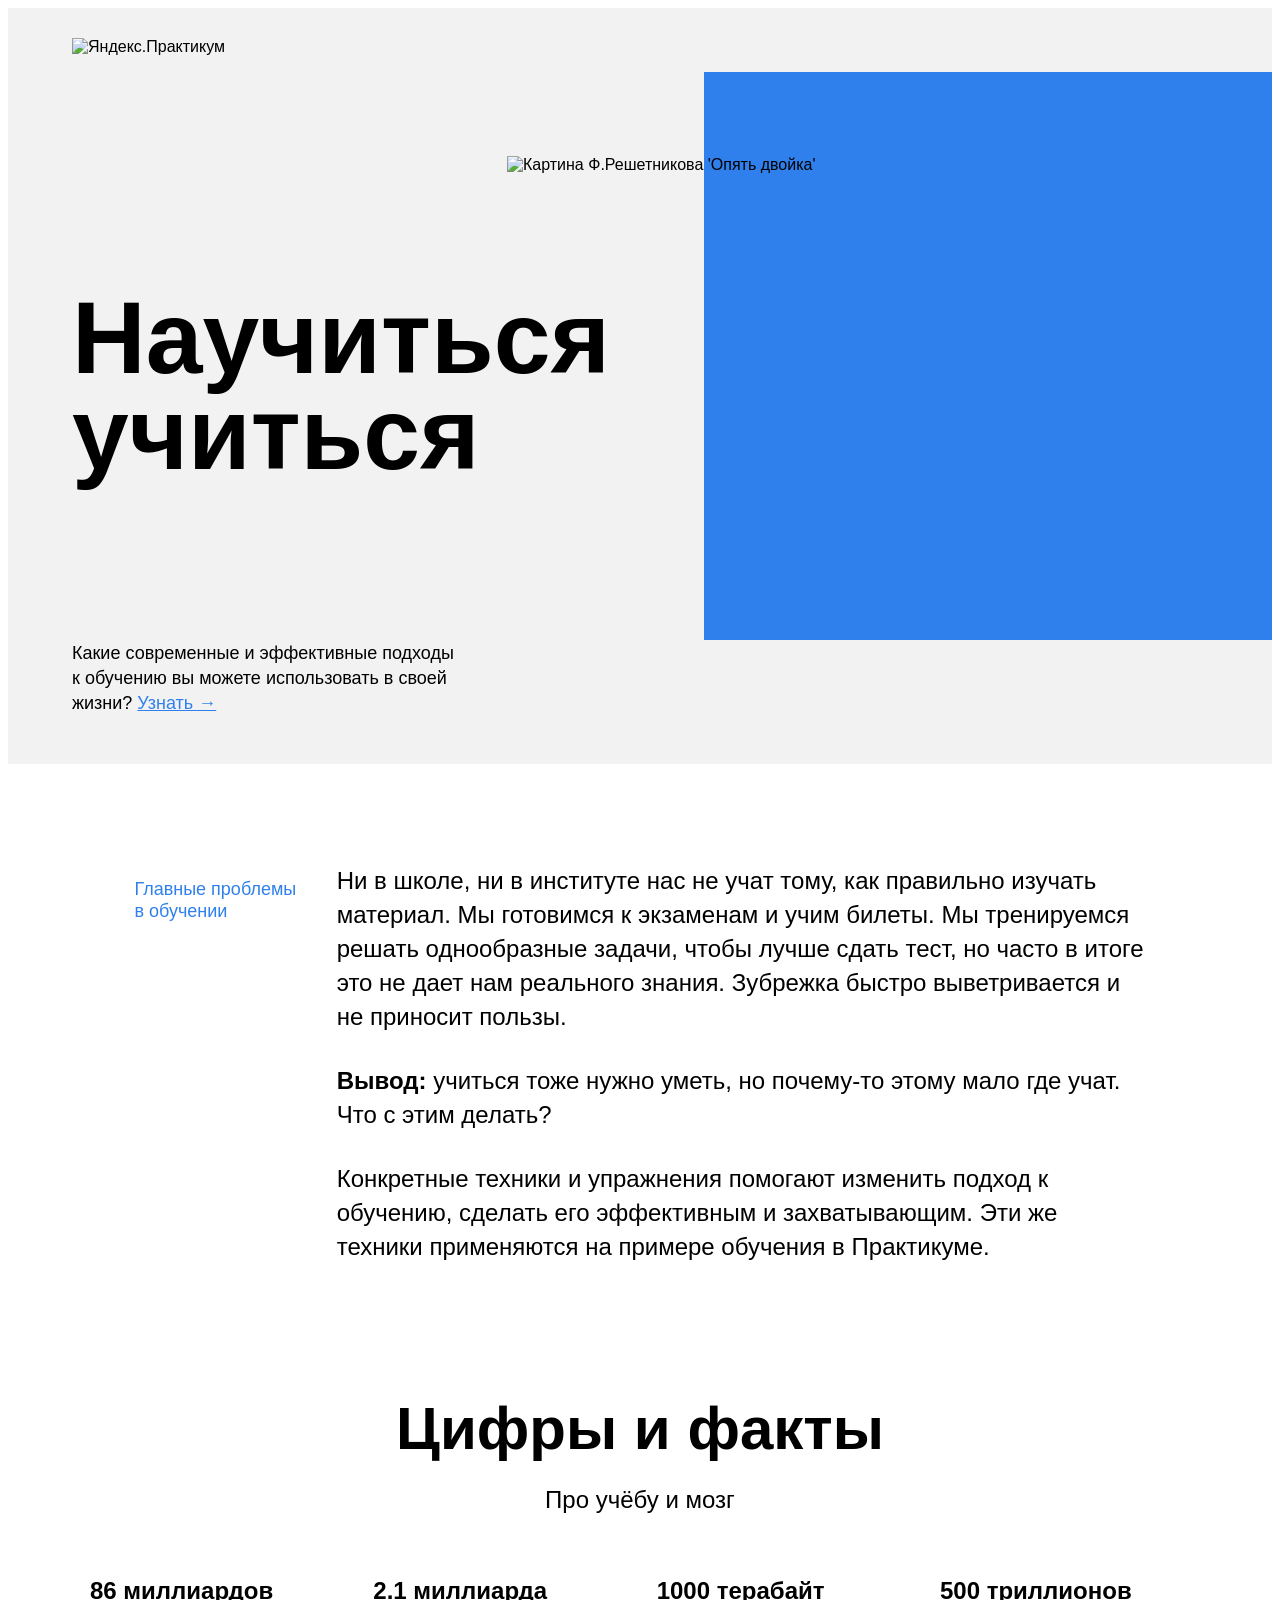
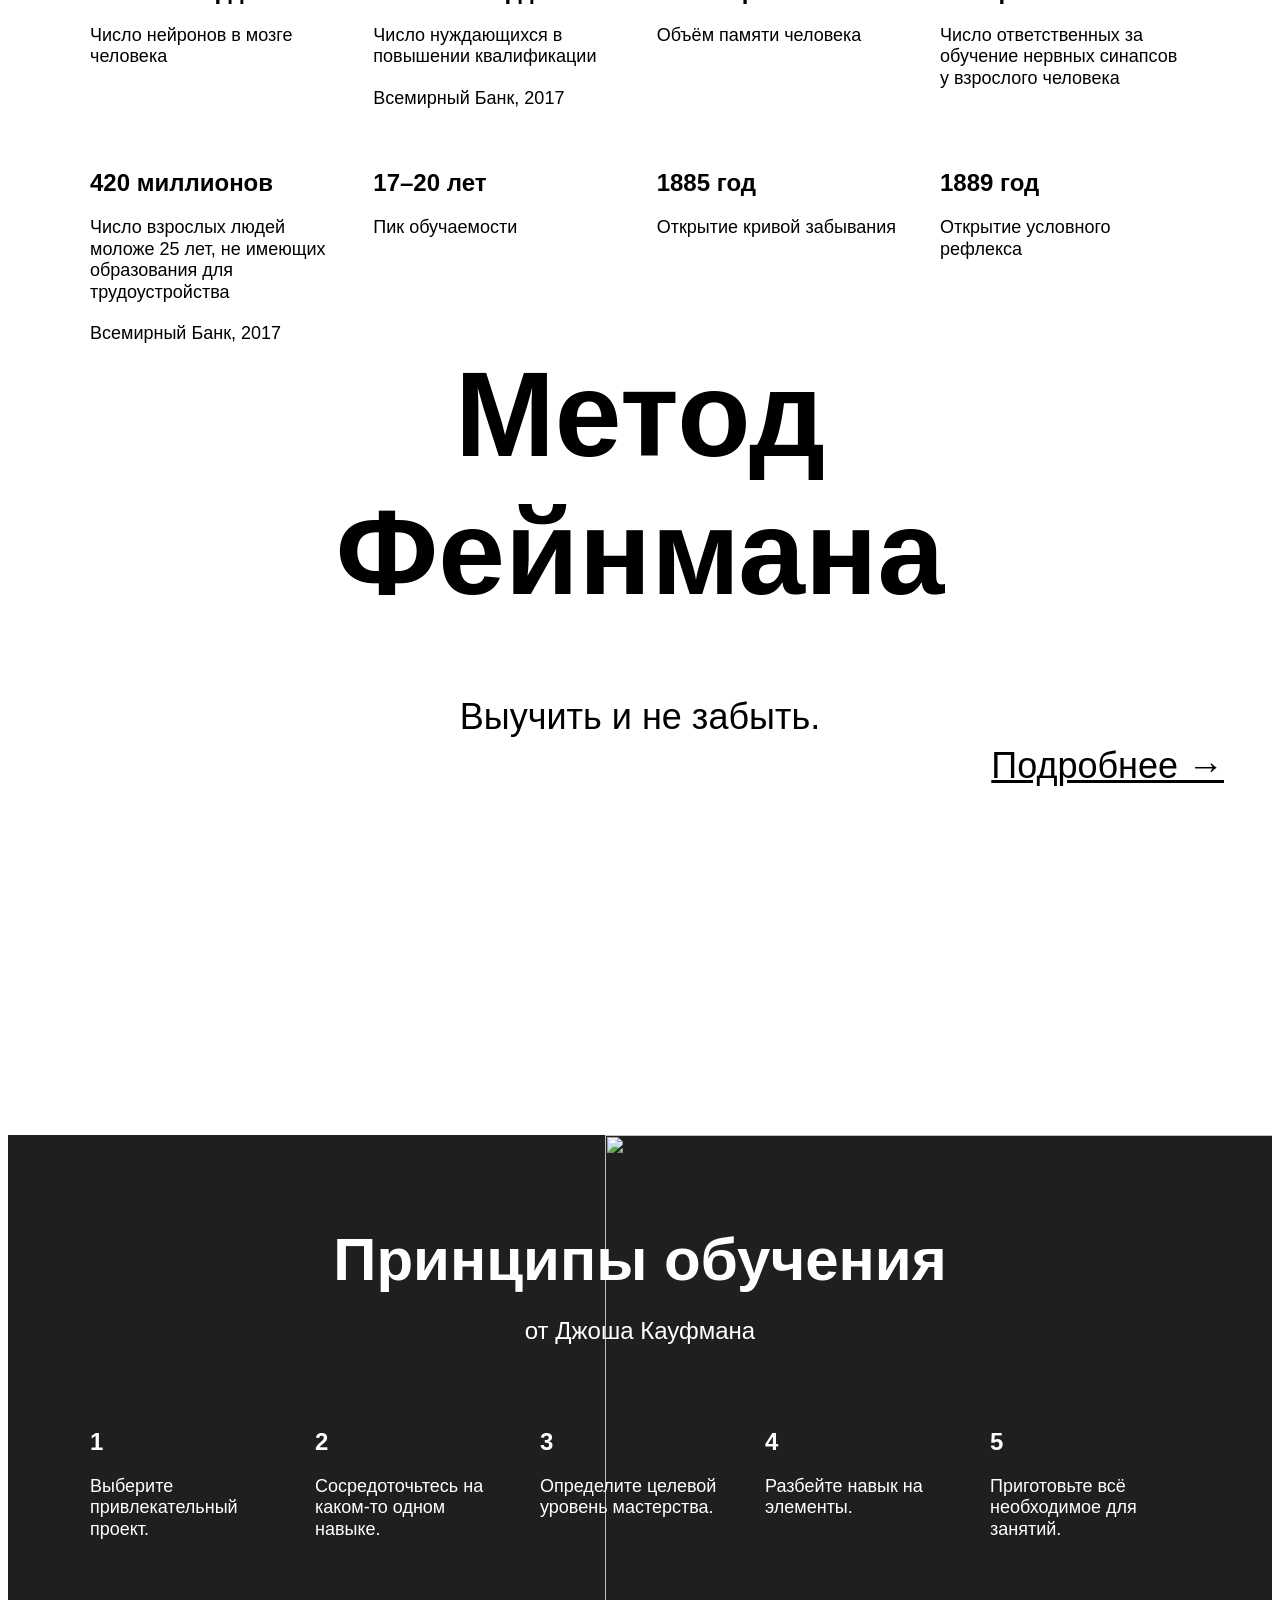
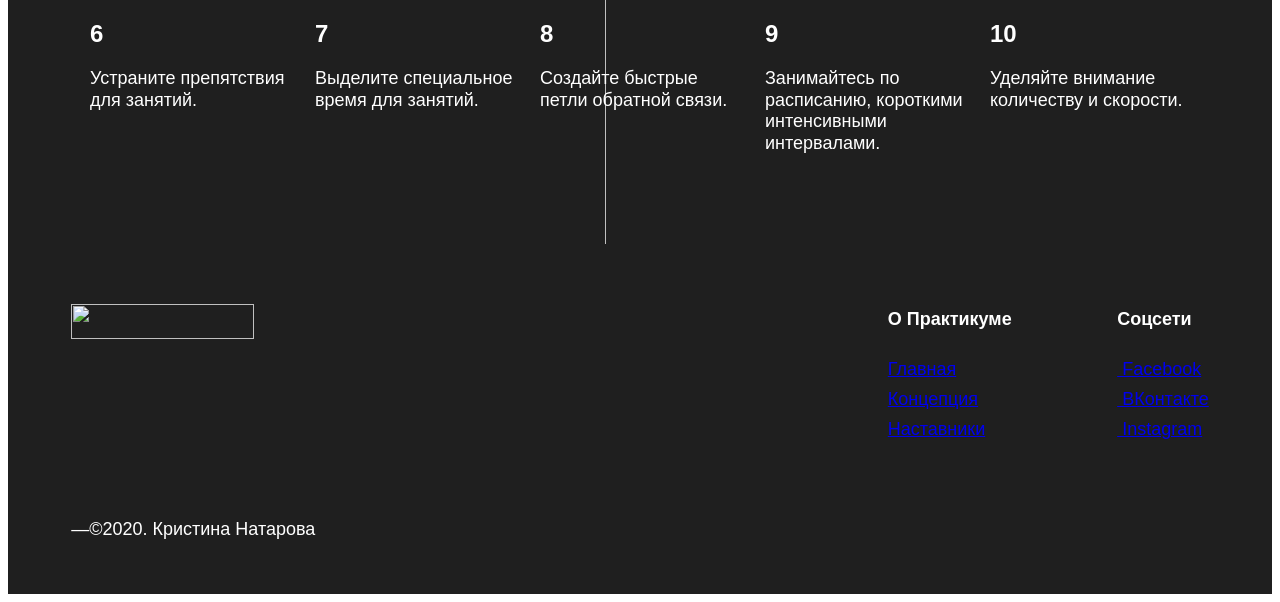
==== index.html @ a4e15c19 "how-to-learn_0" ====
<!DOCTYPE html>
<html lang="ru">
<head>
  <meta charset="UTF-8">
  <meta name="viewport" content="width=device-width, initial-scale=1.0">
  <link rel="stylesheet" href="./styles/normalize.css">
  <link rel="stylesheet" href="./styles/style.css">
  <title>Научиться учиться</title>
</head>
<body>
  <div class="page">
    <header class="header">
      <img src="images/logo_place_header.svg" alt="Яндекс.Практикум" class="logo logo__place_header">
      <h1 class="header__title">Научиться учиться</h1>
      <p class="header__subtitle">Какие современные и эффективные подходы к обучению вы можете использовать в своей жизни? 
        <a href="#" class="header__link">Узнать &#8594;</a>
      </p>
      <div class="header__link"></div>
      <img src="images/header-image.png" alt="Картина Ф.Решетникова 'Опять двойка'" class="header__main-illustration">
      <div class="header__square-pic"></div>
    </header>
    <main class="content">
      <section class="description">
          <div class="two-columns">
            <h2 class="tow-columns__brief">Главные проблемы в обучении</h2>
            <div class="two-columns__main-text">
              <p class="tow-columns__paragraph">Ни в школе, ни в институте нас не учат тому, как правильно изучать материал. Мы готовимся к экзаменам и учим билеты. Мы тренируемся решать однообразные задачи, чтобы лучше сдать тест, но часто в итоге это не дает нам реального знания. Зубрежка быстро выветривается и не приносит пользы.</p>
              <p class="tow-columns__paragraph">
                <span class="two-columns__span-accent">Вывод: </span>
              учиться тоже нужно уметь, но почему-то этому мало где учат. Что с этим делать?</p>
              <p class="tow-columns__paragraph">Конкретные техники и упражнения помогают изменить подход к обучению, сделать его эффективным и захватывающим. Эти же техники применяются на примере обучения в Практикуме.</p>
            </div></div>

      </section>

      <section class="digits">
          <h1 class="section-title">Цифры и факты</h1>
          <h3 class="section-subtitle">Про учёбу и мозг</h3>
          <div class="table">
              <div class="table__cell">
                  <h1 class="table__heading">86 миллиардов</h1>
                  <p class="table__text">Число нейронов в мозге человека</p>
              </div>
              <div class="table__cell">
                <h1 class="table__heading">2.1 миллиарда</h1>
                <p class="table__text">Число нуждающихся в повышении квалификации</p>
                <p class="table__text">Всемирный Банк, 2017</p>
              </div>
            <div class="table__cell">
                <h1 class="table__heading">1000 терабайт</h1>
                <p class="table__text">Объём памяти человека</p>
            </div>
            <div class="table__cell">
                <h1 class="table__heading">500 триллионов</h1>
                <p class="table__text">Число ответственных за обучение нервных синапсов у взрослого человека</p>
            </div>
            
            <div class="table__cell">
                <h1 class="table__heading">420 миллионов</h1>
                <p class="table__text">Число взрослых людей моложе 25 лет, не имеющих образования для трудоустройства</p>
                <p class="table__text">Всемирный Банк, 2017</p>
            </div>
            <div class="table__cell">
                <h1 class="table__heading">17–20 лет</h1>
                <p class="table__text">Пик обучаемости</p>
            </div>
            <div class="table__cell">
                <h1 class="table__heading">1885 год</h1>
                <p class="table__text">Открытие кривой забывания</p>
            </div>
            <div class="table__cell">
                <h1 class="table__heading">1889 год</h1>
                <p class="table__text">Открытие условного рефлекса</p>
            </div>

        </div>

      </section>

      <section class="feynman">
          <h1 class="feynman__title">Метод Фейнмана</h1>
          <h2 class="feynman__subtitle">Выучить и не забыть.</h2>
          <a href="#" class="feynman__link">Подробнее &#8594;</a>
      </section>

      <section class="kaufman">
        <h1 class="section-title section-title__theme_dark">Принципы обучения</h1>
        <h3 class="section-subtitle section-subtitle__theme_dark">от Джоша Кауфмана</h3>
        <div class=" table table__theme_dark">
            <div class="table__cell table__cell_theme_dark">
                <h1 class="table__heading table__heading_theme_dark">1</h1>
                <p class="table__text table__text_theme_dark ">Выберите привлекательный проект.</p>
            </div>
            <div class="table__cell table__cell_theme_dark ">
                <h1 class="table__heading table__heading_theme_dark">2</h1>
                <p class="table__text table__text_theme_dark ">Сосредоточьтесь на каком-то одном навыке.</p>
            </div>
            <div class="table__cell table__cell_theme_dark">
                <h1 class="table__heading table__heading_theme_dark">3</h1>
                <p class="table__text table__text_theme_dark ">Определите целевой уровень мастерства.</p>
            </div>
            <div class="table__cell table__cell_theme_dark">
                <h1 class="table__heading table__heading_theme_dark">4</h1>
                <p class="table__text table__text_theme_dark ">Разбейте навык на элементы.</p>
            </div>
            <div class="table__cell table__cell_theme_dark">
                <h1 class="table__heading table__heading_theme_dark">5</h1>
                <p class="table__text table__text_theme_dark ">Приготовьте всё необходимое для занятий.</p>
            </div>
            <div class="table__cell table__cell_theme_dark">
                <h1 class="table__heading table__heading_theme_dark">6</h1>
                <p class="table__text table__text_theme_dark ">Устраните препятствия для занятий.</p>
            </div>
            <div class="table__cell table__cell_theme_dark">
                <h1 class="table__heading table__heading_theme_dark">7</h1>
                <p class="table__text table__text_theme_dark ">Выделите специальное время для занятий.</p>
            </div>
            <div class="table__cell table__cell_theme_dark">
                <h1 class="table__heading table__heading_theme_dark">8</h1>
                <p class="table__text table__text_theme_dark ">Создайте быстрые петли обратной связи.</p>
            </div>
            <div class="table__cell table__cell_theme_dark">
                <h1 class="table__heading table__heading_theme_dark">9</h1>
                <p class="table__text table__text_theme_dark ">Занимайтесь по расписанию, короткими интенсивными интервалами.</p>
            </div>
            <div class="table__cell table__cell_theme_dark">
                <h1 class="table__heading table__heading_theme_dark">10</h1>
                <p class="table__text table__text_theme_dark ">Уделяйте внимание количеству и скорости.</p>
            </div>
        </div>  
        <img src="images/kaufman-triangle.svg"  class="kaufman__tringle"> 
      </section>
    </main>
    <footer class="footer">
        <div class="footer__columns">
            <div class="footer__columns__content-copyright">
                <img src="images/logo_place_footer.svg" class="logo logo_place_footer">
                <h1 class="footer__author">&mdash;&copy;2020. Кристина Натарова</h1>
            </div>
            <div class="footer__columns__content-info">
                <h1 class="footer__column-heading">О Практикуме</h1>
                <ul class="footer__column-links">
                  <li><a href="#" class="footer__column-links">Главная</a></li>
                  <li><a href="#" class="footer__column-links">Концепция</a></li>
                  <li><a href="#" class="footer__column-links">Наставники</a></li>
                </ul>
            </div>
            <div class="footer__columns__content-social">
                <h1 class="footer__column-heading">Соцсети</h1>
                <ul class="footer__column-links">
                  <li><a href="#" class="footer__column-links"><img src="images/facebook_color_white.svg" alt="" class="footer__column-icon"> Facebook</a></li>
                  <li><a href="#" class="footer__column-links"><img src="images/vk_color_white.svg" alt="" class="footer__column-icon"> ВКонтакте</a></li>
                  <li><a href="#" class="footer__column-links"><img src="images/instagram_color_white.svg" alt="" class="footer__column-icon"> Instagram</a></li>
                </ul>    
            </div>
        </div>
    </footer>
  </div>
</body>
</html>
---- styles/style.css ----
.page {
  min-width: 1100px;
  /* мы ещё не умеем делать мобильную версию сайта, */
  /* поэтому выше установлена минимальная ширина страницы */
  max-width: 1600px;
  /* выше установили ограничение по максимальной ширине */
  margin: 0 auto;
  /* выше для экранов больше 1600px отцентрировали весь контент */
  font-family: 'Helvetica Neue', Arial, sans-serif;
}

 
.header {
  height: 100vh;
  min-height: 600px;
  max-height: 756px;
  /* выше установили ограничения для секции */
  position: relative;
  background-color: #f2f2f2;
  display: flex;
  justify-content: flex-end;
  align-items: center;
  color: black;
}

.logo__place_header {
  position: absolute;
  width: 183px;
  height: 32px;
  top: 30px;
  left: 64px;
  z-index: 5;
}
h1 {
  display: block;
}
.header__title {
  position: absolute;
  width: 730px;
  align-items: center;
  left: 64px;
  line-height: 96px;
  font-size: 102px;
  font-weight: bold;
}
.header__subtitle {
  position: absolute;
  max-width: 388px;
  left: 64px;
  bottom: 30px;
  line-height: 25px;
  font-size: 18px;
  font-weight: normal;
  z-index: 4;
}
.header__main-illustration {
  position: absolute;
  width: 765px;
  height: 608px;
  bottom: 0px;
  right: 0px;
  z-index: 3;
}

/* ниже мы привели пример двух селекторов, чтобы вы вспомнили запись элемента */
.header__square-pic {
  height: 568px;
  width: 568px;
  background: #2f80ed;
  position: absolute;
  right: 0px;
  top: 64px;
  z-index: 1;
}


.header__link {
  /*position: absolute;*/
  color: #2f80ed;
}

/*второй блок*/
.description {
  display: flex;
  padding-top: 100px;
  padding-bottom: 100px;
  
}
.two-columns {
  margin: auto;
  width: 80%;
  display: flex;
  justify-content: space-between;
  top: 100px;
  bottom: 100px;
}

.tow-columns__brief {
  
  width: 175px;
  line-height: 1.2;
  font-size: 18px;
  font-weight: normal;
  color: #2f80ed;
}

.two-columns__main-text {
  flex-direction: column;
  display: flex;
  width: 80%; min-width: 784px;
  min-height: 300px;
  line-height: 34px;
  font-size: 24px;
  font-weight: normal;
  
}
.tow-columns__paragraph {
  margin: 0 0 30px;
  
}
.two-columns__span-accent {
  font-weight: bold;
}

/*блок 3, с таблицей */

.section-title {
  text-align: center;
  line-height: 69px;
  font-size: 60px;
  font-weight: bold;
  margin: auto;
  width: 60%;
  
  
}
.section-subtitle {
  padding-top: 20px;
  text-align: center;
  margin: auto;
  line-height: 34px;
  font-size: 24px;
  font-weight: normal;
  width: 60%;
}
.table {
  display: flex;
  margin: auto;

  
  flex-wrap: wrap;
  width: 1100px;
  justify-content: space-between;
}
.table__cell {
  top: 0;
  width: 250px;
  padding-top: 60px;
}
.table__heading {
  margin: 0;
  line-height: 1.15;
  font-size: 24px;
  font-weight: bold;
}
.table__text {  
  margin: 0px;
  padding-top: 20px;
  line-height: 1.2;
  font-size: 18px;
  font-weight: normal;
}

/* и элемента с модификатором вида ключ-значение */

/*Блок Фейман*/
.feynman {
  background-image: url(/Users/makbookair/Desktop/проект/how-to-learn/images/feynman.png);
  background-position: left bottom;
  display: flex;
  background-repeat: no-repeat;
  background-size: 867px 637px;
  
  position: relative;
  height: 790px;
  flex-direction: column;
  
  
}
.feynman__title {
  
  width: 648px;
  line-height: 1.15;
  font-size: 120px;
  font-weight: bold;
  margin-top: 0;
  margin: 0;
  text-align: center;
  align-self: center;
}
.feynman__subtitle {
  
  line-height: 51px;
  font-size: 36px;
  padding-top: 70px;
  margin: 0px;
  font-weight: normal;
  align-self: center;
  z-index: 6;
  
}

.feynman__link {
  line-height: 51px;
  font-size: 36px;
  font-weight: normal;
  position: absolute;
  top: 50%;
  right: 48px;
  color: black;
}

.kaufman {
  min-width: 1100px;
  max-width: 1600px;
  background-color: #1f1f1f;
  padding-bottom: 90px;
  position: relative;
  overflow: hidden;
  flex-direction: column;
  display: flex;
  
}

.section-title__theme_dark {
  color: white;
  padding-top: 90px;
  z-index: 4;



}
.section-subtitle__theme_dark {
  
  color: white;
  z-index: 4;
}
/*
.table__theme_dark {
  border: 1px solid red;
  
}*/

.table__cell_theme_dark {
  
  width: 200px;
  color: white;
  padding-top: 80px;
  z-index: 4;
  
}
/*.table__heading_theme_dark {
  border: 1px solid red;

}
.table__text_theme_dark {
  border: 1px solid white;

}*/
.kaufman__tringle {
  position: absolute;
  width: 877px;
  height: 877px;
  right: -210px;
  
  
}



.footer {
  min-height: 350px;
  background-color: #1f1f1f;
  color: white;
  display: flex;
 
}
.logo_place_footer {
  width: 183px;
  height: 35px;
}
.footer__columns {
  display: flex;
  width: 90%;
  margin: 0 auto;
  justify-content: space-between;
  position: relative;
  padding-bottom: 40px;
  padding-top:60px;
  
}
.footer__author {
  line-height: 25px;
  font-size: 18px;
  font-weight: normal;
  top: 18px;
  bottom: 18px;
  
}
.footer__columns__content-copyright {

  display: flex;
  flex-basis: 711px;
  flex-direction: column;
  justify-content: space-between;
}
.footer__column-heading {
  margin: 0;
  line-height: 30px;
  font-size: 18px;
  font-weight: bold;
  padding-bottom: 20px;
}
.footer__columns__content-info {
  flex-direction: row;
}

.footer__column-links {
  
  line-height: 30px;
  font-size: 18px;
  font-weight: normal;
  list-style-type: none;
  padding: 0;
  margin: 0;
}
.footer__columns__content-social {
  
  line-height: 30px;
  font-size: 18px;
  font-weight: normal;
}
.footer__social-icon {
  color: wheat;
  width: 16px;
  height: 16px;

}
/*
.feynman__illustration {
  position: absolute;
  width: 867px;
  height: 637px;
  bottom: 0;
  left: 0px;
  
}*/
/*Блок Кауфман*/
/*
.kaufman {
  background-color: #1f1f1f;
  overflow: hidden;
  
}
.kaufman__tringle {
  position: absolute;
  right: -210px;
  width: 877px;
  height: 877px;
  padding-bottom: 0;
}
.table_theme_dark {
  display: flex;
  margin: auto;
  margin-top: 80px;
 
  flex-wrap: wrap;
  width: 1100px;
  justify-content: space-between;
  padding-bottom: 40px;
  
}
.table__cell_theme_dark { ohohoh
  width: 200px;
  color: white;
  margin-right: 0;
  margin-top: 80px;
  
}
.table__heading_theme_dark  {
  margin-top: 0;
  
  line-height: 1.15;
  font-size: 24px;
  font-weight: bold;
}
.table__text_theme_dark  {  
  
  line-height: 1.2;
  font-size: 18px;
  font-weight: normal;
  z-index: 4;
}
.section-title_theme_dark {
  text-align: center;
  line-height: 69px;
  font-size: 60px;
  font-weight: bold;
  margin: auto;
  width: 60%; 
  color: white; 
}
.section-subtitle_theme_dark {
  
  color: white;
}
*/
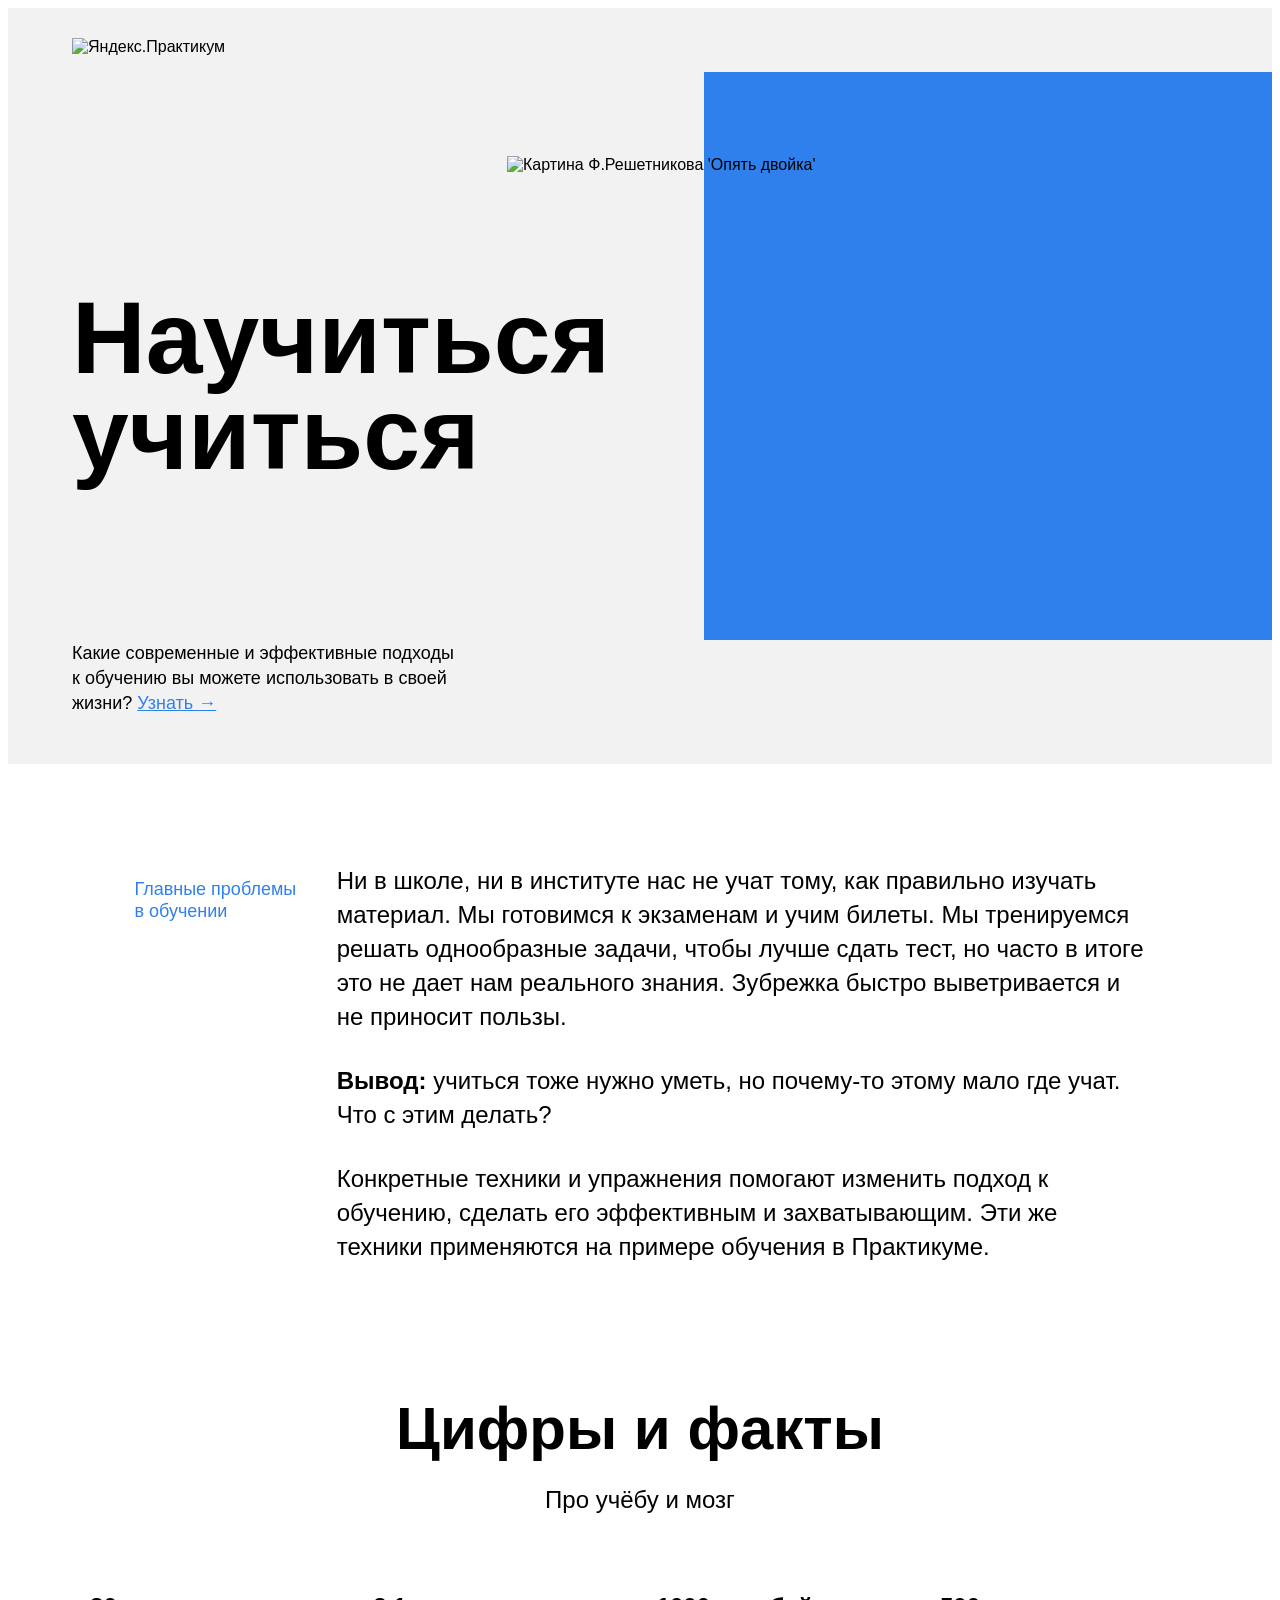
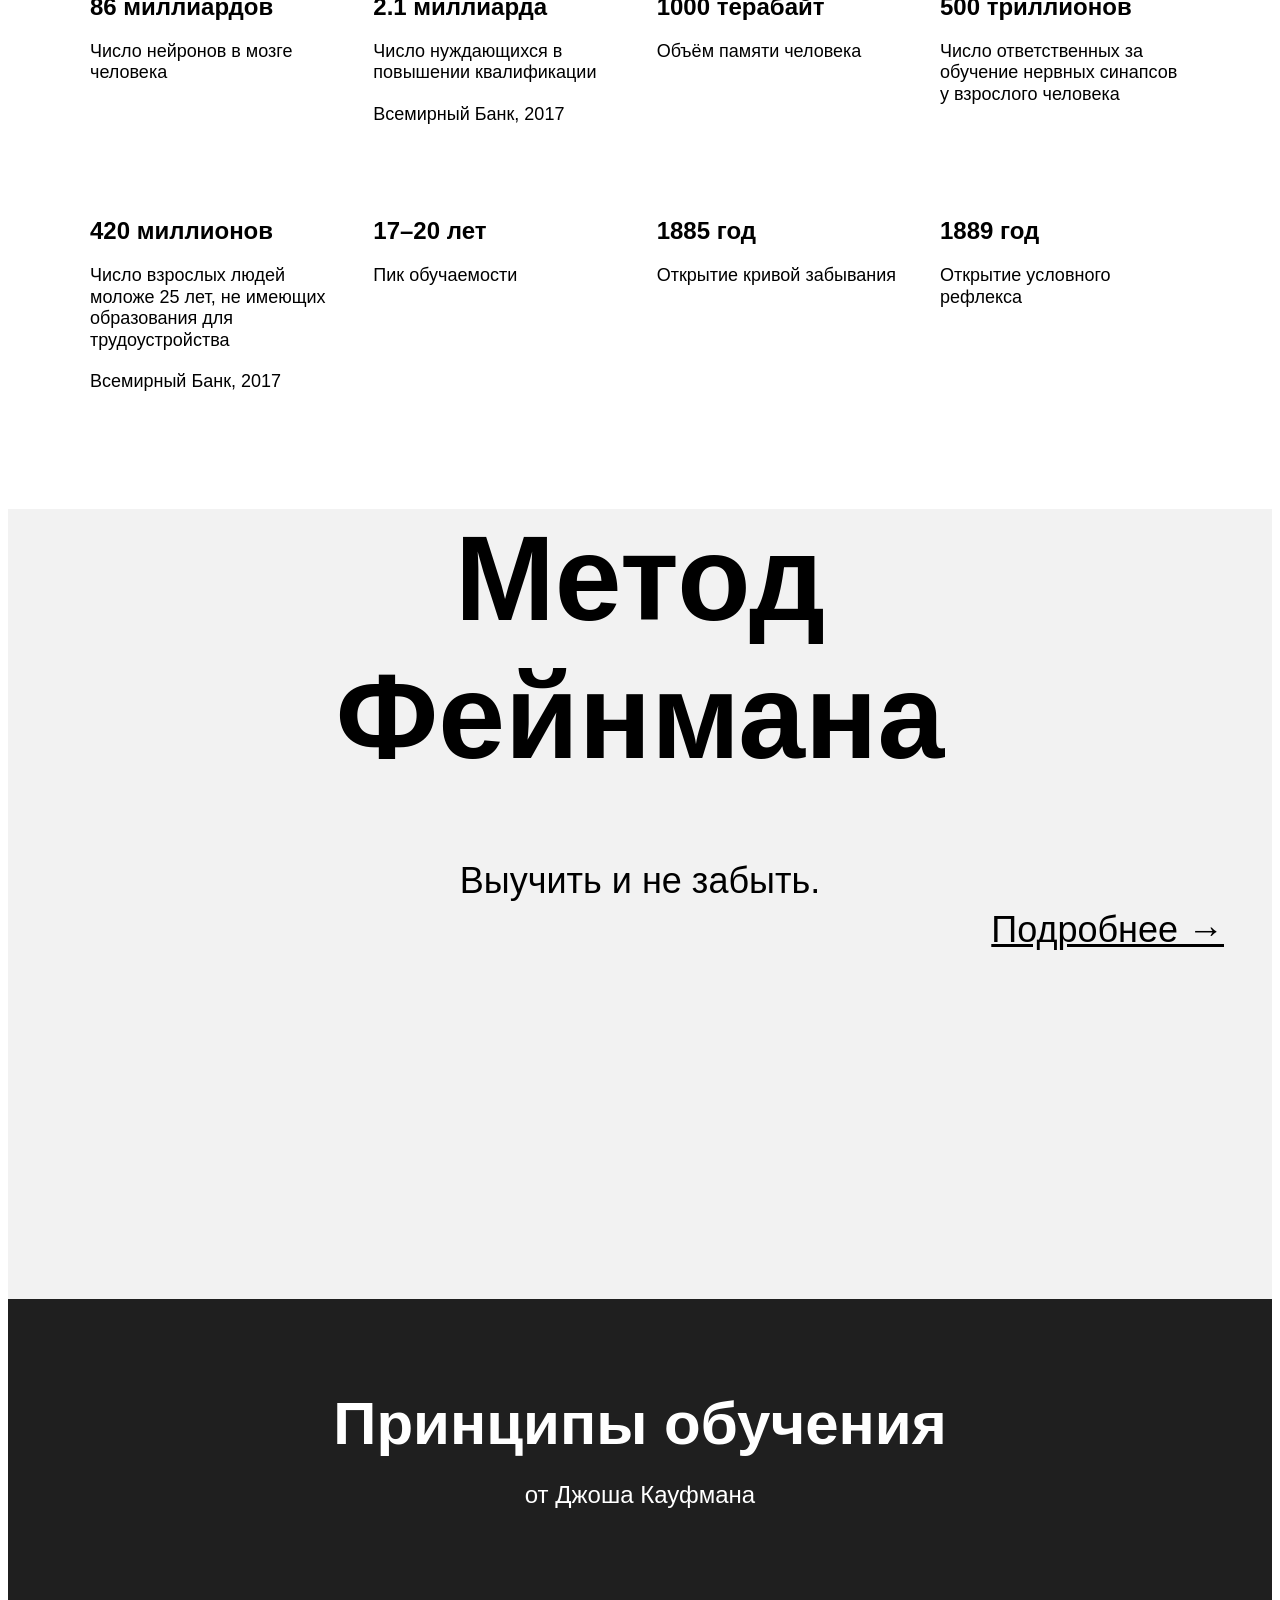
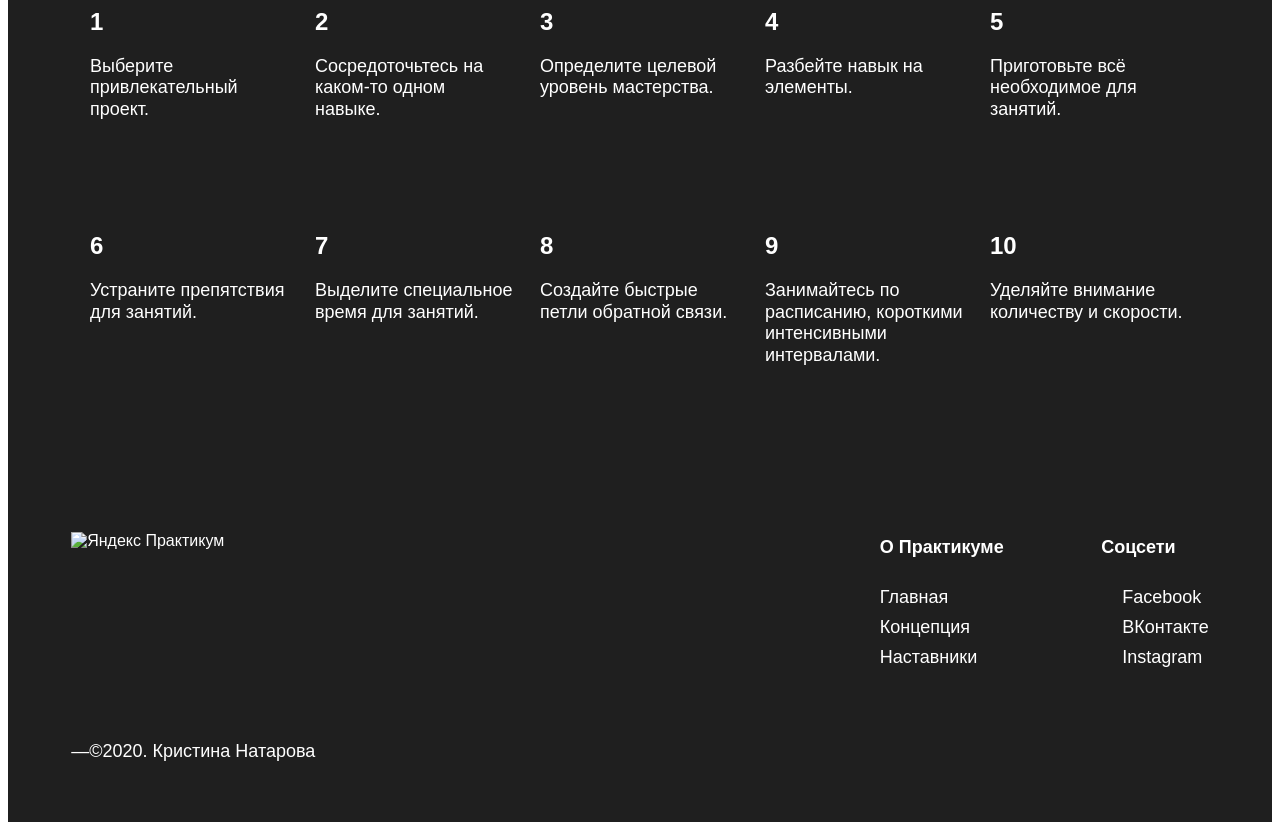
==== commit d335d5d3: "after first review" ====
--- a/index.html
+++ b/index.html
@@ -10,151 +10,151 @@
 <body>
   <div class="page">
     <header class="header">
-      <img src="images/logo_place_header.svg" alt="Яндекс.Практикум" class="logo logo__place_header">
+      <img src="images/logo_place_header.svg" alt="Яндекс.Практикум" class="logo logo_place_header"> <!--fix logo class-->
       <h1 class="header__title">Научиться учиться</h1>
       <p class="header__subtitle">Какие современные и эффективные подходы к обучению вы можете использовать в своей жизни? 
         <a href="#" class="header__link">Узнать &#8594;</a>
       </p>
-      <div class="header__link"></div>
+      <!--<div class="header__link"></div>  лишний тэг --> 
       <img src="images/header-image.png" alt="Картина Ф.Решетникова 'Опять двойка'" class="header__main-illustration">
       <div class="header__square-pic"></div>
     </header>
     <main class="content">
       <section class="description">
           <div class="two-columns">
-            <h2 class="tow-columns__brief">Главные проблемы в обучении</h2>
+            <h2 class="two-columns__brief">Главные проблемы в обучении</h2>
             <div class="two-columns__main-text">
-              <p class="tow-columns__paragraph">Ни в школе, ни в институте нас не учат тому, как правильно изучать материал. Мы готовимся к экзаменам и учим билеты. Мы тренируемся решать однообразные задачи, чтобы лучше сдать тест, но часто в итоге это не дает нам реального знания. Зубрежка быстро выветривается и не приносит пользы.</p>
-              <p class="tow-columns__paragraph">
+              <p class="two-columns__paragraph">Ни в школе, ни в институте нас не учат тому, как правильно изучать материал. Мы готовимся к экзаменам и учим билеты. Мы тренируемся решать однообразные задачи, чтобы лучше сдать тест, но часто в итоге это не дает нам реального знания. Зубрежка быстро выветривается и не приносит пользы.</p>
+              <p class="two-columns__paragraph">
                 <span class="two-columns__span-accent">Вывод: </span>
               учиться тоже нужно уметь, но почему-то этому мало где учат. Что с этим делать?</p>
-              <p class="tow-columns__paragraph">Конкретные техники и упражнения помогают изменить подход к обучению, сделать его эффективным и захватывающим. Эти же техники применяются на примере обучения в Практикуме.</p>
+              <p class="two-columns__paragraph">Конкретные техники и упражнения помогают изменить подход к обучению, сделать его эффективным и захватывающим. Эти же техники применяются на примере обучения в Практикуме.</p>
             </div></div>
 
       </section>
 
       <section class="digits">
-          <h1 class="section-title">Цифры и факты</h1>
-          <h3 class="section-subtitle">Про учёбу и мозг</h3>
+          <h2 class="section__title">Цифры и факты</h2>
+          <p class="section__subtitle">Про учёбу и мозг</p>
           <div class="table">
-              <div class="table__cell">
-                  <h1 class="table__heading">86 миллиардов</h1>
-                  <p class="table__text">Число нейронов в мозге человека</p>
-              </div>
-              <div class="table__cell">
-                <h1 class="table__heading">2.1 миллиарда</h1>
-                <p class="table__text">Число нуждающихся в повышении квалификации</p>
-                <p class="table__text">Всемирный Банк, 2017</p>
-              </div>
-            <div class="table__cell">
-                <h1 class="table__heading">1000 терабайт</h1>
-                <p class="table__text">Объём памяти человека</p>
-            </div>
-            <div class="table__cell">
-                <h1 class="table__heading">500 триллионов</h1>
-                <p class="table__text">Число ответственных за обучение нервных синапсов у взрослого человека</p>
-            </div>
+              <ul class="table__cell">
+                  <li class="table__heading">86 миллиардов</h2>
+                  <li class="table__text">Число нейронов в мозге человека</p>
+                  </ul>
+              <ul class="table__cell">
+                <li class="table__heading">2.1 миллиарда</li>
+                <li class="table__text">Число нуждающихся в повышении квалификации</li>
+                <li class="table__text">Всемирный Банк, 2017</li>
+              </ul>
+            <ul class="table__cell">
+                <li class="table__heading">1000 терабайт</li>
+                <li class="table__text">Объём памяти человека</li>
+            </ul>
+            <ul class="table__cell">
+                <li class="table__heading">500 триллионов</li>
+                <li class="table__text">Число ответственных за обучение нервных синапсов у взрослого человека</li>
+            </ul>
             
-            <div class="table__cell">
-                <h1 class="table__heading">420 миллионов</h1>
-                <p class="table__text">Число взрослых людей моложе 25 лет, не имеющих образования для трудоустройства</p>
-                <p class="table__text">Всемирный Банк, 2017</p>
-            </div>
-            <div class="table__cell">
-                <h1 class="table__heading">17–20 лет</h1>
-                <p class="table__text">Пик обучаемости</p>
-            </div>
-            <div class="table__cell">
-                <h1 class="table__heading">1885 год</h1>
-                <p class="table__text">Открытие кривой забывания</p>
-            </div>
-            <div class="table__cell">
-                <h1 class="table__heading">1889 год</h1>
-                <p class="table__text">Открытие условного рефлекса</p>
-            </div>
+            <ul class="table__cell">
+                <li class="table__heading">420 миллионов</li>
+                <li class="table__text">Число взрослых людей моложе 25 лет, не имеющих образования для трудоустройства</li>
+                <li class="table__text">Всемирный Банк, 2017</li>
+            </ul>
+            <ul class="table__cell">
+                <li class="table__heading">17–20 лет</li>
+                <li class="table__text">Пик обучаемости</li>
+            </ul>
+            <ul class="table__cell">
+                <li class="table__heading">1885 год</li>
+                <li class="table__text">Открытие кривой забывания</li>
+            </ul>
+            <ul class="table__cell">
+                <li class="table__heading">1889 год</li>
+                <li class="table__text">Открытие условного рефлекса</li>
+            </ul>
 
         </div>
 
       </section>
 
       <section class="feynman">
-          <h1 class="feynman__title">Метод Фейнмана</h1>
-          <h2 class="feynman__subtitle">Выучить и не забыть.</h2>
+          <p class="feynman__title">Метод Фейнмана</p>
+          <p class="feynman__subtitle">Выучить и не забыть.</p>
           <a href="#" class="feynman__link">Подробнее &#8594;</a>
       </section>
 
       <section class="kaufman">
-        <h1 class="section-title section-title__theme_dark">Принципы обучения</h1>
-        <h3 class="section-subtitle section-subtitle__theme_dark">от Джоша Кауфмана</h3>
-        <div class=" table table__theme_dark">
-            <div class="table__cell table__cell_theme_dark">
-                <h1 class="table__heading table__heading_theme_dark">1</h1>
-                <p class="table__text table__text_theme_dark ">Выберите привлекательный проект.</p>
-            </div>
-            <div class="table__cell table__cell_theme_dark ">
-                <h1 class="table__heading table__heading_theme_dark">2</h1>
-                <p class="table__text table__text_theme_dark ">Сосредоточьтесь на каком-то одном навыке.</p>
-            </div>
-            <div class="table__cell table__cell_theme_dark">
-                <h1 class="table__heading table__heading_theme_dark">3</h1>
-                <p class="table__text table__text_theme_dark ">Определите целевой уровень мастерства.</p>
-            </div>
-            <div class="table__cell table__cell_theme_dark">
-                <h1 class="table__heading table__heading_theme_dark">4</h1>
-                <p class="table__text table__text_theme_dark ">Разбейте навык на элементы.</p>
-            </div>
-            <div class="table__cell table__cell_theme_dark">
-                <h1 class="table__heading table__heading_theme_dark">5</h1>
-                <p class="table__text table__text_theme_dark ">Приготовьте всё необходимое для занятий.</p>
-            </div>
-            <div class="table__cell table__cell_theme_dark">
-                <h1 class="table__heading table__heading_theme_dark">6</h1>
-                <p class="table__text table__text_theme_dark ">Устраните препятствия для занятий.</p>
-            </div>
-            <div class="table__cell table__cell_theme_dark">
-                <h1 class="table__heading table__heading_theme_dark">7</h1>
-                <p class="table__text table__text_theme_dark ">Выделите специальное время для занятий.</p>
-            </div>
-            <div class="table__cell table__cell_theme_dark">
-                <h1 class="table__heading table__heading_theme_dark">8</h1>
-                <p class="table__text table__text_theme_dark ">Создайте быстрые петли обратной связи.</p>
-            </div>
-            <div class="table__cell table__cell_theme_dark">
-                <h1 class="table__heading table__heading_theme_dark">9</h1>
-                <p class="table__text table__text_theme_dark ">Занимайтесь по расписанию, короткими интенсивными интервалами.</p>
-            </div>
-            <div class="table__cell table__cell_theme_dark">
-                <h1 class="table__heading table__heading_theme_dark">10</h1>
-                <p class="table__text table__text_theme_dark ">Уделяйте внимание количеству и скорости.</p>
-            </div>
+        <h2 class="section__title section__title_theme_dark">Принципы обучения</h2>
+        <h3 class="section__subtitle section__subtitle_theme_dark">от Джоша Кауфмана</h3>
+        <div class="table table__theme_dark">
+            <ul class="table__cell table__cell_theme_dark">
+                <li class="table__heading table__heading_theme_dark">1</li>
+                <li class="table__text table__text_theme_dark ">Выберите привлекательный проект.</li>
+            </ul>
+            <ul class="table__cell table__cell_theme_dark">
+                <li class="table__heading table__heading_theme_dark">2</li>
+                <li class="table__text table__text_theme_dark ">Сосредоточьтесь на каком-то одном навыке.</li>
+            </ul>
+            <ul class="table__cell table__cell_theme_dark">
+                <li class="table__heading table__heading_theme_dark">3</li>
+                <li class="table__text table__text_theme_dark ">Определите целевой уровень мастерства.</li>
+            </ul>
+            <ul class="table__cell table__cell_theme_dark">
+                <li class="table__heading table__heading_theme_dark">4</li>
+                <li class="table__text table__text_theme_dark ">Разбейте навык на элементы.</li>
+            </ul>
+            <ul class="table__cell table__cell_theme_dark">
+                <li class="table__heading table__heading_theme_dark">5</li>
+                <li class="table__text table__text_theme_dark ">Приготовьте всё необходимое для занятий.</li>
+            </ul>
+            <ul class="table__cell table__cell_theme_dark">
+                <li class="table__heading table__heading_theme_dark">6</li>
+                <li class="table__text table__text_theme_dark ">Устраните препятствия для занятий.</li>
+            </ul>
+            <ul class="table__cell table__cell_theme_dark">
+                <li class="table__heading table__heading_theme_dark">7</li>
+                <li class="table__text table__text_theme_dark ">Выделите специальное время для занятий.</li>
+            </ul>
+            <ul class="table__cell table__cell_theme_dark">
+                <li class="table__heading table__heading_theme_dark">8</li>
+                <li class="table__text table__text_theme_dark ">Создайте быстрые петли обратной связи.</li>
+            </ul>
+            <ul class="table__cell table__cell_theme_dark">
+                <li class="table__heading table__heading_theme_dark">9</li>
+                <li class="table__text table__text_theme_dark ">Занимайтесь по расписанию, короткими интенсивными интервалами.</li>
+            </ul>
+            <ul class="table__cell table__cell_theme_dark">
+                <li class="table__heading table__heading_theme_dark">10</li>
+                <li class="table__text table__text_theme_dark ">Уделяйте внимание количеству и скорости.</li>
+            </ul>
         </div>  
-        <img src="images/kaufman-triangle.svg"  class="kaufman__tringle"> 
+        <div class="kaufman__tringle"> </div>
       </section>
     </main>
     <footer class="footer">
         <div class="footer__columns">
-            <div class="footer__columns__content-copyright">
-                <img src="images/logo_place_footer.svg" class="logo logo_place_footer">
-                <h1 class="footer__author">&mdash;&copy;2020. Кристина Натарова</h1>
+            <div class="footer__column footer__column_content_copyright">
+                <img src="images/logo_place_footer.svg" alt="Яндекс Практикум" class="logo logo_place_footer">
+                <p class="footer__author">&mdash;&copy;2020. Кристина Натарова</p>
             </div>
-            <div class="footer__columns__content-info">
-                <h1 class="footer__column-heading">О Практикуме</h1>
-                <ul class="footer__column-links">
-                  <li><a href="#" class="footer__column-links">Главная</a></li>
-                  <li><a href="#" class="footer__column-links">Концепция</a></li>
-                  <li><a href="#" class="footer__column-links">Наставники</a></li>
+            <nav class="footer__column footer__column_content_info">
+                <h2 class="footer__column-heading">О Практикуме</h2>
+                <ul class="footer__column-link">
+                  <li><a href="#" class="footer__column-link">Главная</a></li>
+                  <li><a href="#" class="footer__column-link">Концепция</a></li>
+                  <li><a href="#" class="footer__column-link">Наставники</a></li>
                 </ul>
-            </div>
-            <div class="footer__columns__content-social">
-                <h1 class="footer__column-heading">Соцсети</h1>
-                <ul class="footer__column-links">
-                  <li><a href="#" class="footer__column-links"><img src="images/facebook_color_white.svg" alt="" class="footer__column-icon"> Facebook</a></li>
-                  <li><a href="#" class="footer__column-links"><img src="images/vk_color_white.svg" alt="" class="footer__column-icon"> ВКонтакте</a></li>
-                  <li><a href="#" class="footer__column-links"><img src="images/instagram_color_white.svg" alt="" class="footer__column-icon"> Instagram</a></li>
+              </nav>
+            <div class="footer__column footer__column_content-social">
+                <h2 class="footer__column-heading">Соцсети</h2>
+                <ul class="footer__column-link">
+                  <li><a href="#" class="footer__column-link"><img src="images/facebook_color_white.svg" alt="" class="footer__social-icon"> Facebook</a></li>
+                  <li><a href="#" class="footer__column-link"><img src="images/vk_color_white.svg" alt="" class="footer__social-icon"> ВКонтакте</a></li>
+                  <li><a href="#" class="footer__column-link"><img src="images/instagram_color_white.svg" alt="" class="footer__social-icon"> Instagram</a></li>
                 </ul>    
             </div>
         </div>
     </footer>
   </div>
 </body>
-</html>
+</html>
--- a/styles/style.css
+++ b/styles/style.css
@@ -22,8 +22,8 @@
   align-items: center;
   color: black;
 }
-
-.logo__place_header {
+/*fix logo class name*/
+.logo_place_header {
   position: absolute;
   width: 183px;
   height: 32px;
@@ -31,9 +31,7 @@
   left: 64px;
   z-index: 5;
 }
-h1 {
-  display: block;
-}
+
 .header__title {
   position: absolute;
   width: 730px;
@@ -42,6 +40,7 @@
   line-height: 96px;
   font-size: 102px;
   font-weight: bold;
+  z-index: 4;
 }
 .header__subtitle {
   position: absolute;
@@ -95,8 +94,7 @@
   bottom: 100px;
 }
 
-.tow-columns__brief {
-  
+.two-columns__brief {
   width: 175px;
   line-height: 1.2;
   font-size: 18px;
@@ -107,14 +105,14 @@
 .two-columns__main-text {
   flex-direction: column;
   display: flex;
-  width: 80%; min-width: 784px;
+  width: 80%;
+  min-width: 784px;
   min-height: 300px;
   line-height: 34px;
   font-size: 24px;
   font-weight: normal;
-  
-}
-.tow-columns__paragraph {
+}
+.two-columns__paragraph {
   margin: 0 0 30px;
   
 }
@@ -123,18 +121,18 @@
 }
 
 /*блок 3, с таблицей */
-
-.section-title {
+.digits {
+  padding-bottom: 100px;
+}
+.section__title {
   text-align: center;
   line-height: 69px;
   font-size: 60px;
   font-weight: bold;
   margin: auto;
   width: 60%;
-  
-  
-}
-.section-subtitle {
+}
+.section__subtitle {
   padding-top: 20px;
   text-align: center;
   margin: auto;
@@ -146,16 +144,16 @@
 .table {
   display: flex;
   margin: auto;
-
-  
   flex-wrap: wrap;
   width: 1100px;
   justify-content: space-between;
 }
 .table__cell {
+  list-style-type: none;
   top: 0;
   width: 250px;
   padding-top: 60px;
+  padding-left: 0;
 }
 .table__heading {
   margin: 0;
@@ -170,25 +168,19 @@
   font-size: 18px;
   font-weight: normal;
 }
-
-/* и элемента с модификатором вида ключ-значение */
-
 /*Блок Фейман*/
 .feynman {
-  background-image: url(/Users/makbookair/Desktop/проект/how-to-learn/images/feynman.png);
+  background-color: #f2f2f2;
+  background-image: url(../images/feynman.png);
   background-position: left bottom;
   display: flex;
   background-repeat: no-repeat;
   background-size: 867px 637px;
-  
   position: relative;
   height: 790px;
   flex-direction: column;
-  
-  
 }
 .feynman__title {
-  
   width: 648px;
   line-height: 1.15;
   font-size: 120px;
@@ -199,17 +191,14 @@
   align-self: center;
 }
 .feynman__subtitle {
-  
   line-height: 51px;
   font-size: 36px;
   padding-top: 70px;
   margin: 0px;
   font-weight: normal;
   align-self: center;
-  z-index: 6;
-  
-}
-
+  z-index: 6; 
+}
 .feynman__link {
   line-height: 51px;
   font-size: 36px;
@@ -219,7 +208,6 @@
   right: 48px;
   color: black;
 }
-
 .kaufman {
   min-width: 1100px;
   max-width: 1600px;
@@ -228,62 +216,35 @@
   position: relative;
   overflow: hidden;
   flex-direction: column;
-  display: flex;
-  
-}
-
-.section-title__theme_dark {
+  display: flex; 
+}
+.section__title_theme_dark {
   color: white;
   padding-top: 90px;
   z-index: 4;
-
-
-
-}
-.section-subtitle__theme_dark {
-  
-  color: white;
-  z-index: 4;
-}
-/*
-.table__theme_dark {
-  border: 1px solid red;
-  
-}*/
-
+}
+.section__subtitle_theme_dark {
+  color: white;
+  z-index: 4;
+}
 .table__cell_theme_dark {
-  
   width: 200px;
   color: white;
   padding-top: 80px;
   z-index: 4;
-  
-}
-/*.table__heading_theme_dark {
-  border: 1px solid red;
-
-}
-.table__text_theme_dark {
-  border: 1px solid white;
-
-}*/
+}
 .kaufman__tringle {
+  background-image: url(../images/kaufman-triangle.svg);
   position: absolute;
   width: 877px;
   height: 877px;
-  right: -210px;
-  
-  
-}
-
-
-
+  right: -210px; 
+}
 .footer {
   min-height: 350px;
   background-color: #1f1f1f;
   color: white;
   display: flex;
- 
 }
 .logo_place_footer {
   width: 183px;
@@ -305,10 +266,11 @@
   font-weight: normal;
   top: 18px;
   bottom: 18px;
-  
-}
-.footer__columns__content-copyright {
-
+}
+.footer__column {
+  color: white;
+}
+.footer__column_content_copyright {
   display: flex;
   flex-basis: 711px;
   flex-direction: column;
@@ -321,97 +283,28 @@
   font-weight: bold;
   padding-bottom: 20px;
 }
-.footer__columns__content-info {
+.footer__column_content_info {
   flex-direction: row;
 }
 
-.footer__column-links {
-  
+.footer__column-link {
   line-height: 30px;
   font-size: 18px;
   font-weight: normal;
   list-style-type: none;
   padding: 0;
   margin: 0;
-}
-.footer__columns__content-social {
-  
+  color: white;
+  text-decoration: none;
+}
+.footer__column_content-social {
   line-height: 30px;
   font-size: 18px;
   font-weight: normal;
+  color: white;
+  text-decoration: none;
 }
 .footer__social-icon {
-  color: wheat;
   width: 16px;
   height: 16px;
-
-}
-/*
-.feynman__illustration {
-  position: absolute;
-  width: 867px;
-  height: 637px;
-  bottom: 0;
-  left: 0px;
-  
-}*/
-/*Блок Кауфман*/
-/*
-.kaufman {
-  background-color: #1f1f1f;
-  overflow: hidden;
-  
-}
-.kaufman__tringle {
-  position: absolute;
-  right: -210px;
-  width: 877px;
-  height: 877px;
-  padding-bottom: 0;
-}
-.table_theme_dark {
-  display: flex;
-  margin: auto;
-  margin-top: 80px;
- 
-  flex-wrap: wrap;
-  width: 1100px;
-  justify-content: space-between;
-  padding-bottom: 40px;
-  
-}
-.table__cell_theme_dark { ohohoh
-  width: 200px;
-  color: white;
-  margin-right: 0;
-  margin-top: 80px;
-  
-}
-.table__heading_theme_dark  {
-  margin-top: 0;
-  
-  line-height: 1.15;
-  font-size: 24px;
-  font-weight: bold;
-}
-.table__text_theme_dark  {  
-  
-  line-height: 1.2;
-  font-size: 18px;
-  font-weight: normal;
-  z-index: 4;
-}
-.section-title_theme_dark {
-  text-align: center;
-  line-height: 69px;
-  font-size: 60px;
-  font-weight: bold;
-  margin: auto;
-  width: 60%; 
-  color: white; 
-}
-.section-subtitle_theme_dark {
-  
-  color: white;
-}
-*/+}
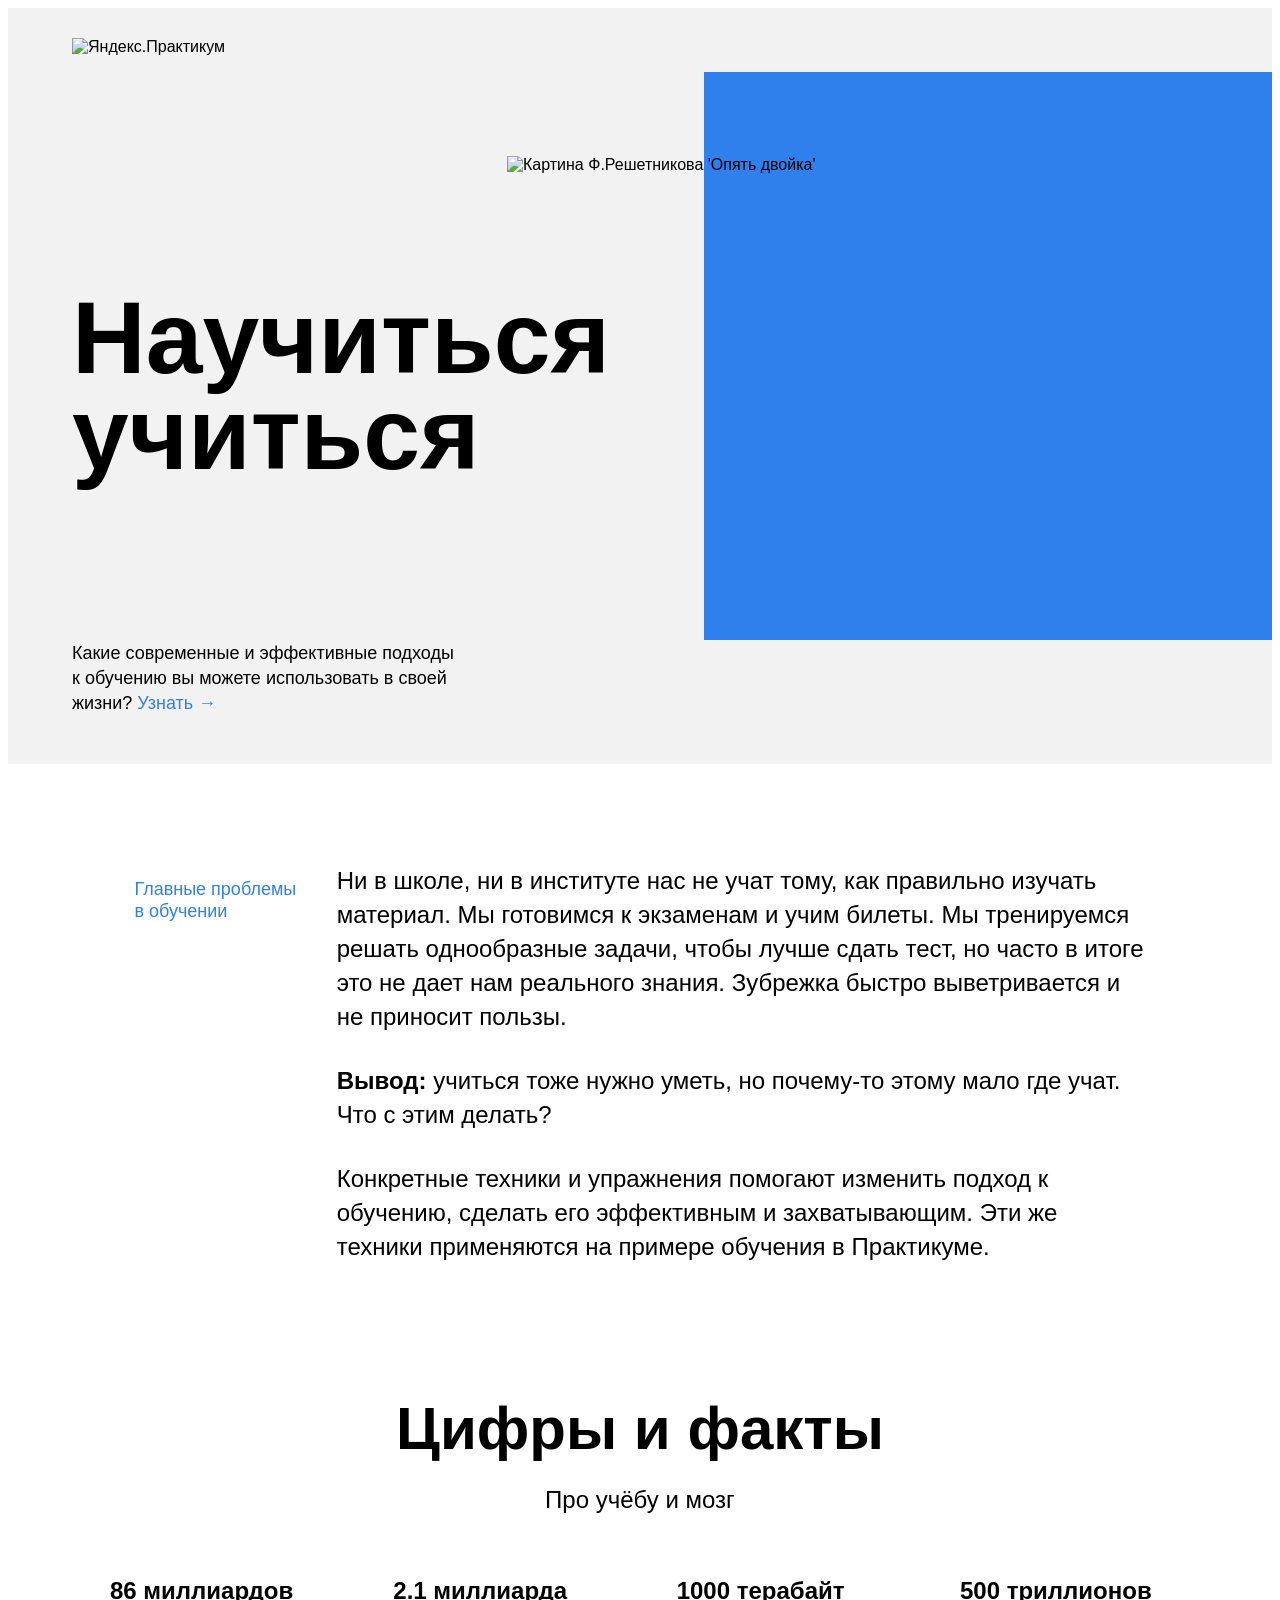
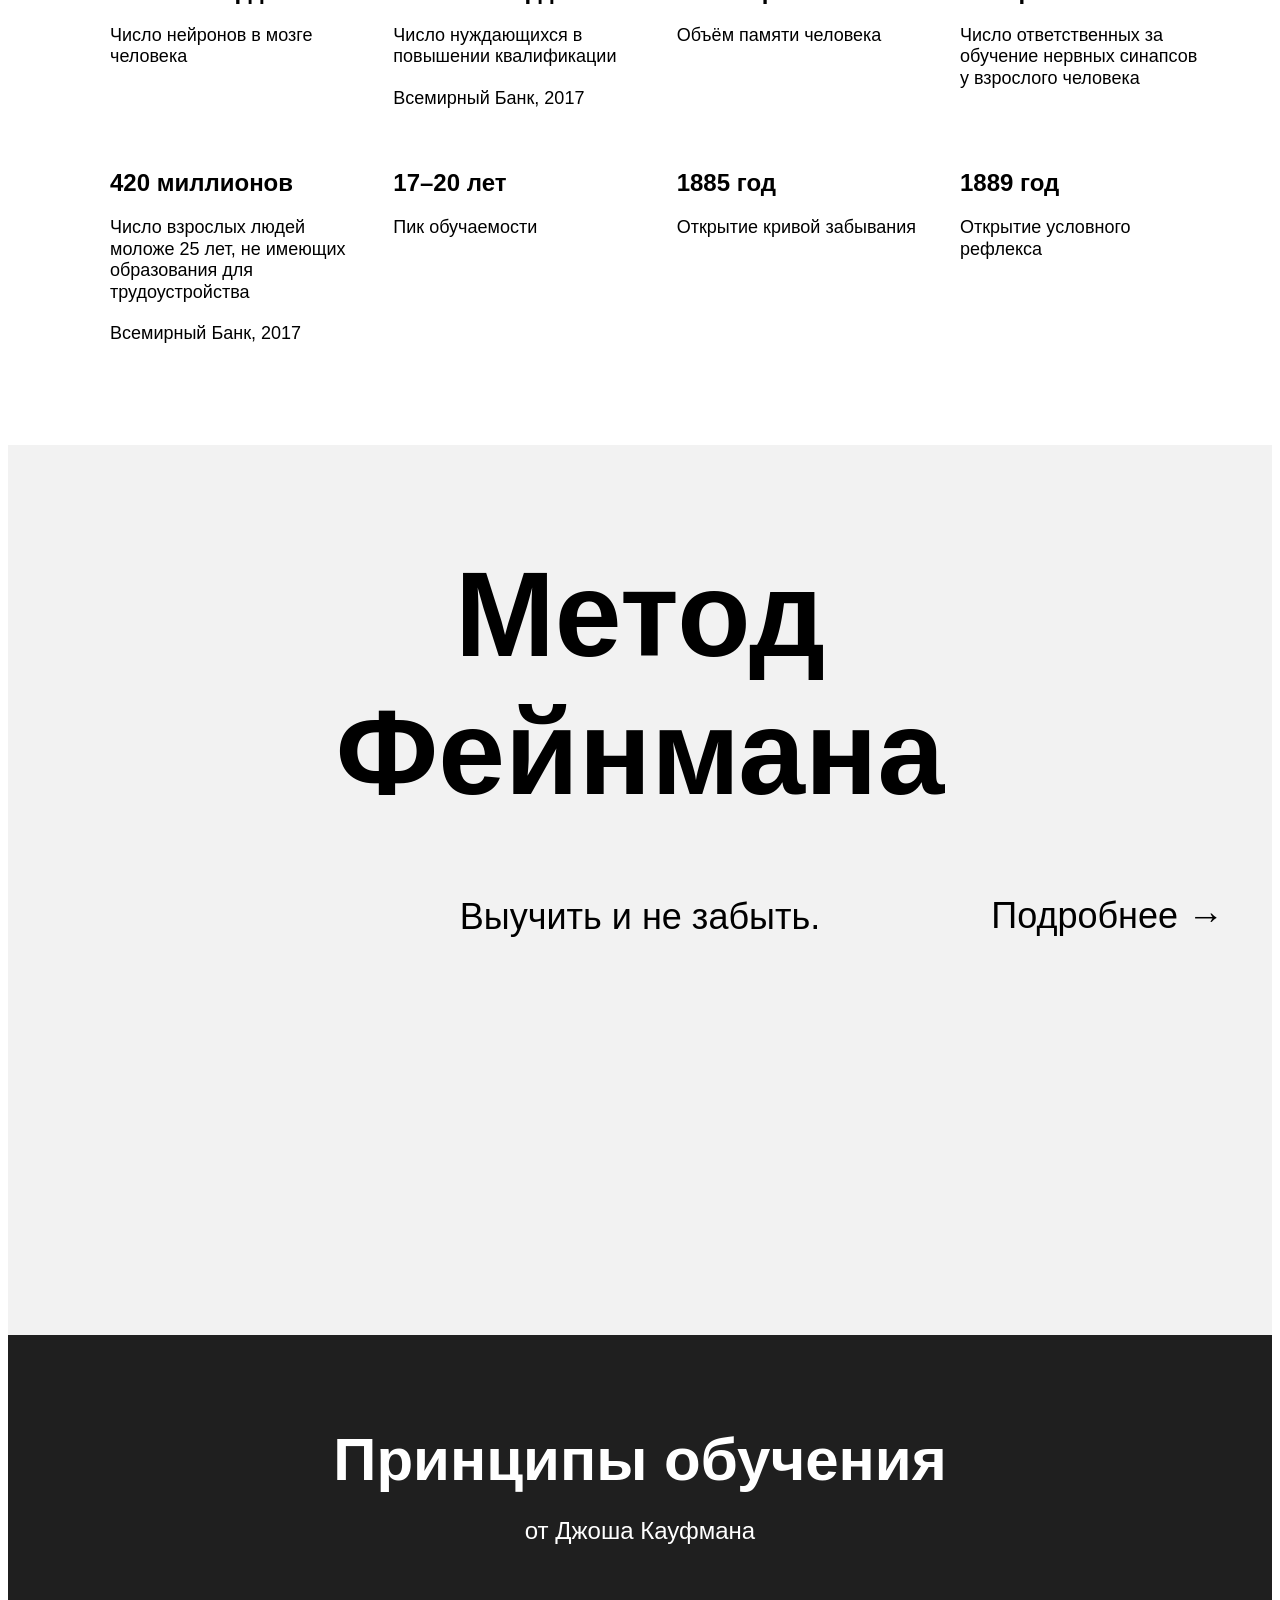
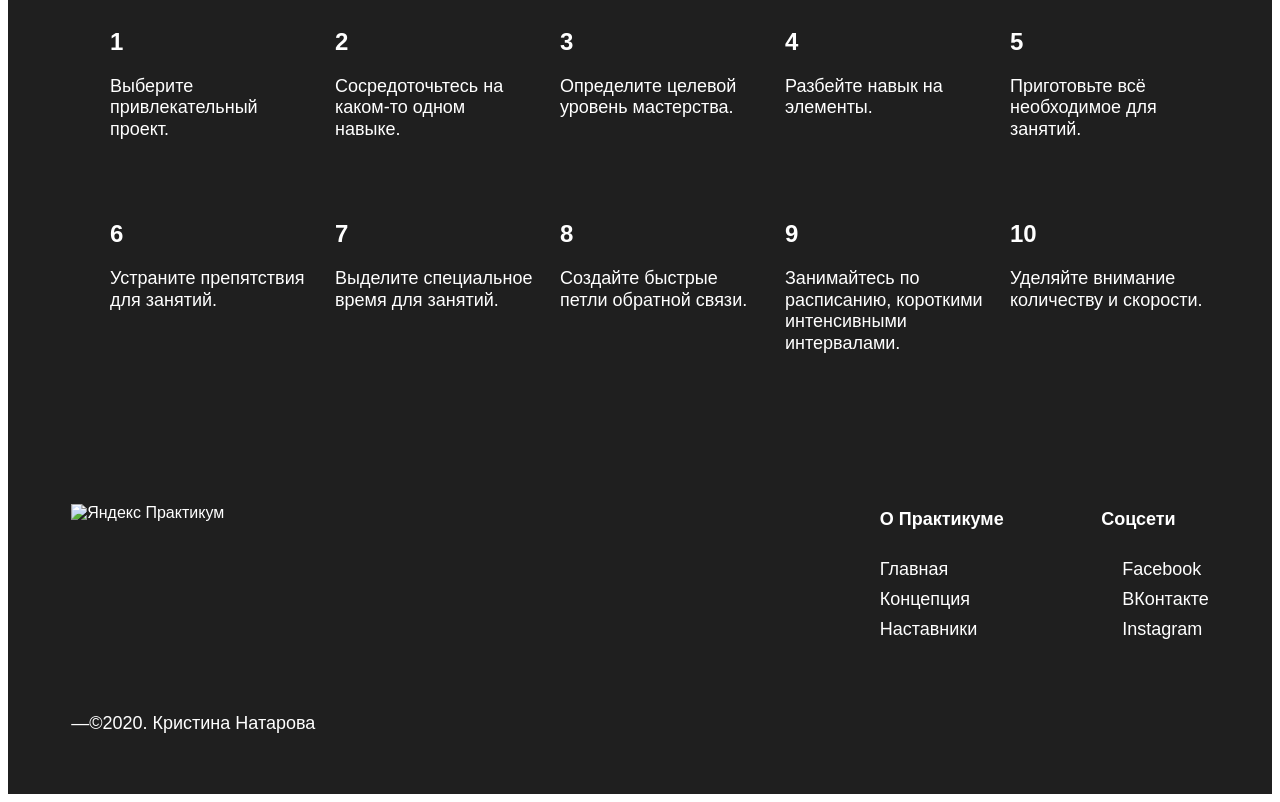
==== commit 21c55dcc: "after second review" ====
--- a/index.html
+++ b/index.html
@@ -15,7 +15,6 @@
       <p class="header__subtitle">Какие современные и эффективные подходы к обучению вы можете использовать в своей жизни? 
         <a href="#" class="header__link">Узнать &#8594;</a>
       </p>
-      <!--<div class="header__link"></div>  лишний тэг --> 
       <img src="images/header-image.png" alt="Картина Ф.Решетникова 'Опять двойка'" class="header__main-illustration">
       <div class="header__square-pic"></div>
     </header>
@@ -34,100 +33,100 @@
       </section>
 
       <section class="digits">
-          <h2 class="section__title">Цифры и факты</h2>
-          <p class="section__subtitle">Про учёбу и мозг</p>
-          <div class="table">
-              <ul class="table__cell">
-                  <li class="table__heading">86 миллиардов</h2>
-                  <li class="table__text">Число нейронов в мозге человека</p>
-                  </ul>
-              <ul class="table__cell">
-                <li class="table__heading">2.1 миллиарда</li>
-                <li class="table__text">Число нуждающихся в повышении квалификации</li>
-                <li class="table__text">Всемирный Банк, 2017</li>
-              </ul>
-            <ul class="table__cell">
-                <li class="table__heading">1000 терабайт</li>
-                <li class="table__text">Объём памяти человека</li>
-            </ul>
-            <ul class="table__cell">
-                <li class="table__heading">500 триллионов</li>
-                <li class="table__text">Число ответственных за обучение нервных синапсов у взрослого человека</li>
-            </ul>
+          <h2 class="section-title">Цифры и факты</h2>
+          <p class="section-subtitle">Про учёбу и мозг</p>
+          <ul class="table">
+              <li class="table__cell">
+                  <h2 class="table__heading">86 миллиардов</h2>
+                  <p class="table__text">Число нейронов в мозге человека</p>
+              </li>
+              <li class="table__cell">
+                <h2 class="table__heading">2.1 миллиарда</h2>
+                <p class="table__text">Число нуждающихся в повышении квалификации</p>
+                <p class="table__text">Всемирный Банк, 2017</p>
+              </li>
+            <li class="table__cell">
+                <h2 class="table__heading">1000 терабайт</h2>
+                <p class="table__text">Объём памяти человека</p>
+            </li>
+            <li class="table__cell">
+                <h2 class="table__heading">500 триллионов</h2>
+                <p class="table__text">Число ответственных за обучение нервных синапсов у взрослого человека</p>
+            </li>
             
-            <ul class="table__cell">
-                <li class="table__heading">420 миллионов</li>
-                <li class="table__text">Число взрослых людей моложе 25 лет, не имеющих образования для трудоустройства</li>
-                <li class="table__text">Всемирный Банк, 2017</li>
-            </ul>
-            <ul class="table__cell">
-                <li class="table__heading">17–20 лет</li>
-                <li class="table__text">Пик обучаемости</li>
-            </ul>
-            <ul class="table__cell">
-                <li class="table__heading">1885 год</li>
-                <li class="table__text">Открытие кривой забывания</li>
-            </ul>
-            <ul class="table__cell">
-                <li class="table__heading">1889 год</li>
-                <li class="table__text">Открытие условного рефлекса</li>
-            </ul>
+            <li class="table__cell">
+                <h2 class="table__heading">420 миллионов</h2>
+                <p class="table__text">Число взрослых людей моложе 25 лет, не имеющих образования для трудоустройства</p>
+                <p class="table__text">Всемирный Банк, 2017</p>
+            </li>
+            <li class="table__cell">
+                <h2 class="table__heading">17–20 лет</h2>
+                <p class="table__text">Пик обучаемости</p>
+            </li>
+            <li class="table__cell">
+                <h2 class="table__heading">1885 год</h2>
+                <p class="table__text">Открытие кривой забывания</p>
+            </li>
+            <li class="table__cell">
+                <h2 class="table__heading">1889 год</h2>
+                <p class="table__text">Открытие условного рефлекса</p>
+            </li>
 
-        </div>
+          </ul>
 
       </section>
 
       <section class="feynman">
-          <p class="feynman__title">Метод Фейнмана</p>
+          <h2 class="feynman__title">Метод Фейнмана</h2>
           <p class="feynman__subtitle">Выучить и не забыть.</p>
           <a href="#" class="feynman__link">Подробнее &#8594;</a>
       </section>
 
       <section class="kaufman">
-        <h2 class="section__title section__title_theme_dark">Принципы обучения</h2>
-        <h3 class="section__subtitle section__subtitle_theme_dark">от Джоша Кауфмана</h3>
-        <div class="table table__theme_dark">
-            <ul class="table__cell table__cell_theme_dark">
-                <li class="table__heading table__heading_theme_dark">1</li>
-                <li class="table__text table__text_theme_dark ">Выберите привлекательный проект.</li>
-            </ul>
-            <ul class="table__cell table__cell_theme_dark">
-                <li class="table__heading table__heading_theme_dark">2</li>
-                <li class="table__text table__text_theme_dark ">Сосредоточьтесь на каком-то одном навыке.</li>
-            </ul>
-            <ul class="table__cell table__cell_theme_dark">
-                <li class="table__heading table__heading_theme_dark">3</li>
-                <li class="table__text table__text_theme_dark ">Определите целевой уровень мастерства.</li>
-            </ul>
-            <ul class="table__cell table__cell_theme_dark">
-                <li class="table__heading table__heading_theme_dark">4</li>
-                <li class="table__text table__text_theme_dark ">Разбейте навык на элементы.</li>
-            </ul>
-            <ul class="table__cell table__cell_theme_dark">
-                <li class="table__heading table__heading_theme_dark">5</li>
-                <li class="table__text table__text_theme_dark ">Приготовьте всё необходимое для занятий.</li>
-            </ul>
-            <ul class="table__cell table__cell_theme_dark">
-                <li class="table__heading table__heading_theme_dark">6</li>
-                <li class="table__text table__text_theme_dark ">Устраните препятствия для занятий.</li>
-            </ul>
-            <ul class="table__cell table__cell_theme_dark">
-                <li class="table__heading table__heading_theme_dark">7</li>
-                <li class="table__text table__text_theme_dark ">Выделите специальное время для занятий.</li>
-            </ul>
-            <ul class="table__cell table__cell_theme_dark">
-                <li class="table__heading table__heading_theme_dark">8</li>
-                <li class="table__text table__text_theme_dark ">Создайте быстрые петли обратной связи.</li>
-            </ul>
-            <ul class="table__cell table__cell_theme_dark">
-                <li class="table__heading table__heading_theme_dark">9</li>
-                <li class="table__text table__text_theme_dark ">Занимайтесь по расписанию, короткими интенсивными интервалами.</li>
-            </ul>
-            <ul class="table__cell table__cell_theme_dark">
-                <li class="table__heading table__heading_theme_dark">10</li>
-                <li class="table__text table__text_theme_dark ">Уделяйте внимание количеству и скорости.</li>
-            </ul>
-        </div>  
+        <h2 class="section-title section-title_theme_dark">Принципы обучения</h2>
+        <h3 class="section-subtitle section-subtitle_theme_dark">от Джоша Кауфмана</h3>
+        <ul class="table table_theme_dark">
+            <li class="table__cell table__cell_theme_dark">
+                <h2 class="table__heading table__heading_theme_dark">1</h2>
+                <p class="table__text table__text_theme_dark ">Выберите привлекательный проект.</p>
+            </li>
+            <li class="table__cell table__cell_theme_dark">
+                <h2 class="table__heading table__heading_theme_dark">2</h2>
+                <p class="table__text table__text_theme_dark ">Сосредоточьтесь на каком-то одном навыке.</p>
+            </li>
+            <li class="table__cell table__cell_theme_dark">
+                <h2 class="table__heading table__heading_theme_dark">3</h2>
+                <p class="table__text table__text_theme_dark ">Определите целевой уровень мастерства.</p>
+            </li>
+            <li class="table__cell table__cell_theme_dark">
+                <h2 class="table__heading table__heading_theme_dark">4</h2>
+                <p class="table__text table__text_theme_dark ">Разбейте навык на элементы.</p>
+            </li>
+            <li class="table__cell table__cell_theme_dark">
+                <h2 class="table__heading table__heading_theme_dark">5</h2>
+                <p class="table__text table__text_theme_dark ">Приготовьте всё необходимое для занятий.</p>
+            </li>
+            <li class="table__cell table__cell_theme_dark">
+                <h2 class="table__heading table__heading_theme_dark">6</h2>
+                <p class="table__text table__text_theme_dark ">Устраните препятствия для занятий.</p>
+            </li>
+            <li class="table__cell table__cell_theme_dark">
+                <h2 class="table__heading table__heading_theme_dark">7</h2>
+                <p class="table__text table__text_theme_dark ">Выделите специальное время для занятий.</p>
+            </li>
+            <li class="table__cell table__cell_theme_dark">
+                <h2 class="table__heading table__heading_theme_dark">8</h2>
+                <p class="table__text table__text_theme_dark ">Создайте быстрые петли обратной связи.</p>
+            </li>
+            <li class="table__cell table__cell_theme_dark">
+                <h2 class="table__heading table__heading_theme_dark">9</h2>
+                <p class="table__text table__text_theme_dark ">Занимайтесь по расписанию, короткими интенсивными интервалами.</p>
+            </li>
+            <li class="table__cell table__cell_theme_dark">
+                <h2 class="table__heading table__heading_theme_dark">10</h2>
+                <p class="table__text table__text_theme_dark ">Уделяйте внимание количеству и скорости.</p>
+            </li>
+          </ul>  
         <div class="kaufman__tringle"> </div>
       </section>
     </main>
@@ -145,7 +144,7 @@
                   <li><a href="#" class="footer__column-link">Наставники</a></li>
                 </ul>
               </nav>
-            <div class="footer__column footer__column_content-social">
+            <div class="footer__column footer__column_content_social">
                 <h2 class="footer__column-heading">Соцсети</h2>
                 <ul class="footer__column-link">
                   <li><a href="#" class="footer__column-link"><img src="images/facebook_color_white.svg" alt="" class="footer__social-icon"> Facebook</a></li>
--- a/styles/style.css
+++ b/styles/style.css
@@ -18,7 +18,6 @@
   position: relative;
   background-color: #f2f2f2;
   display: flex;
-  justify-content: flex-end;
   align-items: center;
   color: black;
 }
@@ -33,10 +32,8 @@
 }
 
 .header__title {
-  position: absolute;
+  margin-left: 64px;
   width: 730px;
-  align-items: center;
-  left: 64px;
   line-height: 96px;
   font-size: 102px;
   font-weight: bold;
@@ -76,6 +73,7 @@
 .header__link {
   /*position: absolute;*/
   color: #2f80ed;
+  text-decoration: none;
 }
 
 /*второй блок*/
@@ -124,7 +122,7 @@
 .digits {
   padding-bottom: 100px;
 }
-.section__title {
+.section-title {
   text-align: center;
   line-height: 69px;
   font-size: 60px;
@@ -132,7 +130,7 @@
   margin: auto;
   width: 60%;
 }
-.section__subtitle {
+.section-subtitle {
   padding-top: 20px;
   text-align: center;
   margin: auto;
@@ -170,6 +168,7 @@
 }
 /*Блок Фейман*/
 .feynman {
+  padding-top: 100px;
   background-color: #f2f2f2;
   background-image: url(../images/feynman.png);
   background-position: left bottom;
@@ -207,23 +206,24 @@
   top: 50%;
   right: 48px;
   color: black;
+  text-decoration: none;
 }
 .kaufman {
   min-width: 1100px;
   max-width: 1600px;
   background-color: #1f1f1f;
   padding-bottom: 90px;
+  padding-top: 90px;
   position: relative;
   overflow: hidden;
   flex-direction: column;
   display: flex; 
 }
-.section__title_theme_dark {
-  color: white;
-  padding-top: 90px;
-  z-index: 4;
-}
-.section__subtitle_theme_dark {
+.section-title_theme_dark {
+  color: white;
+  z-index: 4;
+}
+.section-subtitle_theme_dark {
   color: white;
   z-index: 4;
 }
@@ -235,10 +235,12 @@
 }
 .kaufman__tringle {
   background-image: url(../images/kaufman-triangle.svg);
+  background-size: contain;
   position: absolute;
   width: 877px;
   height: 877px;
   right: -210px; 
+  top:0;
 }
 .footer {
   min-height: 350px;
@@ -297,7 +299,7 @@
   color: white;
   text-decoration: none;
 }
-.footer__column_content-social {
+.footer__column_content_social {
   line-height: 30px;
   font-size: 18px;
   font-weight: normal;
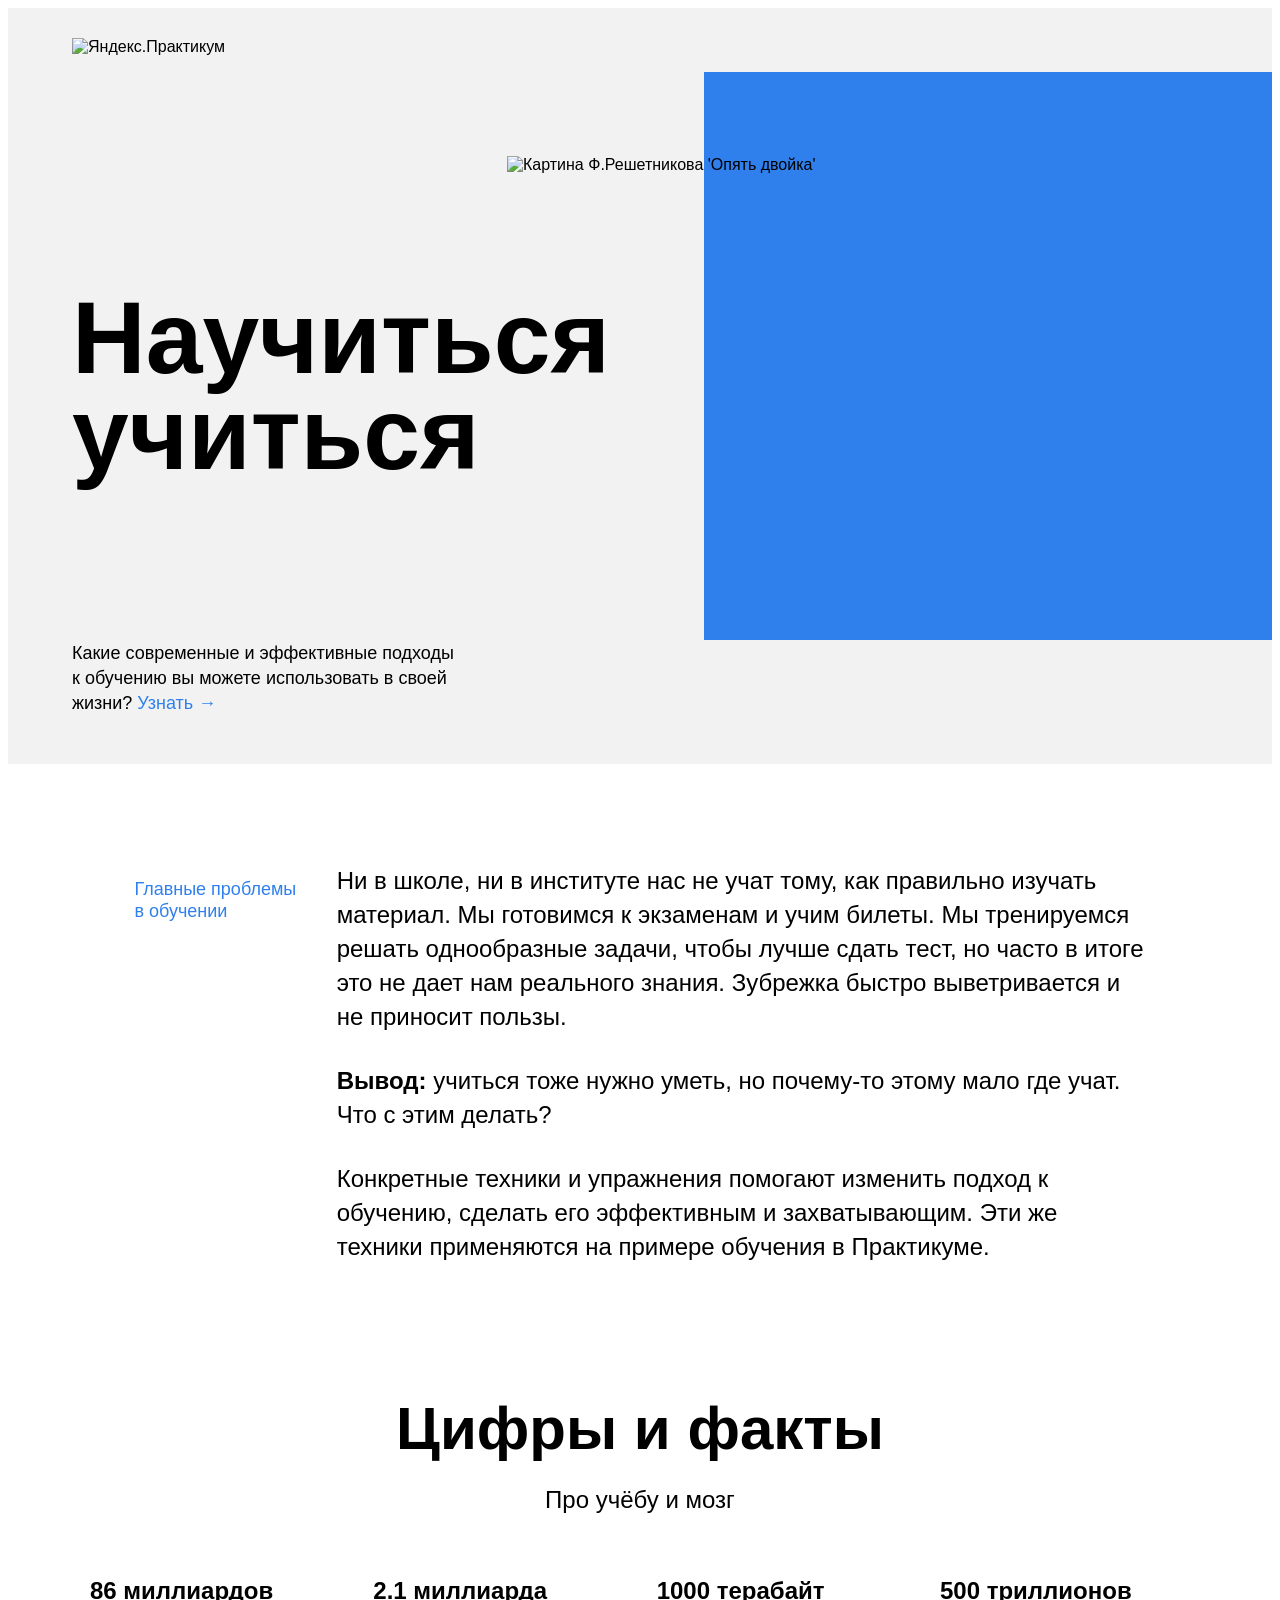
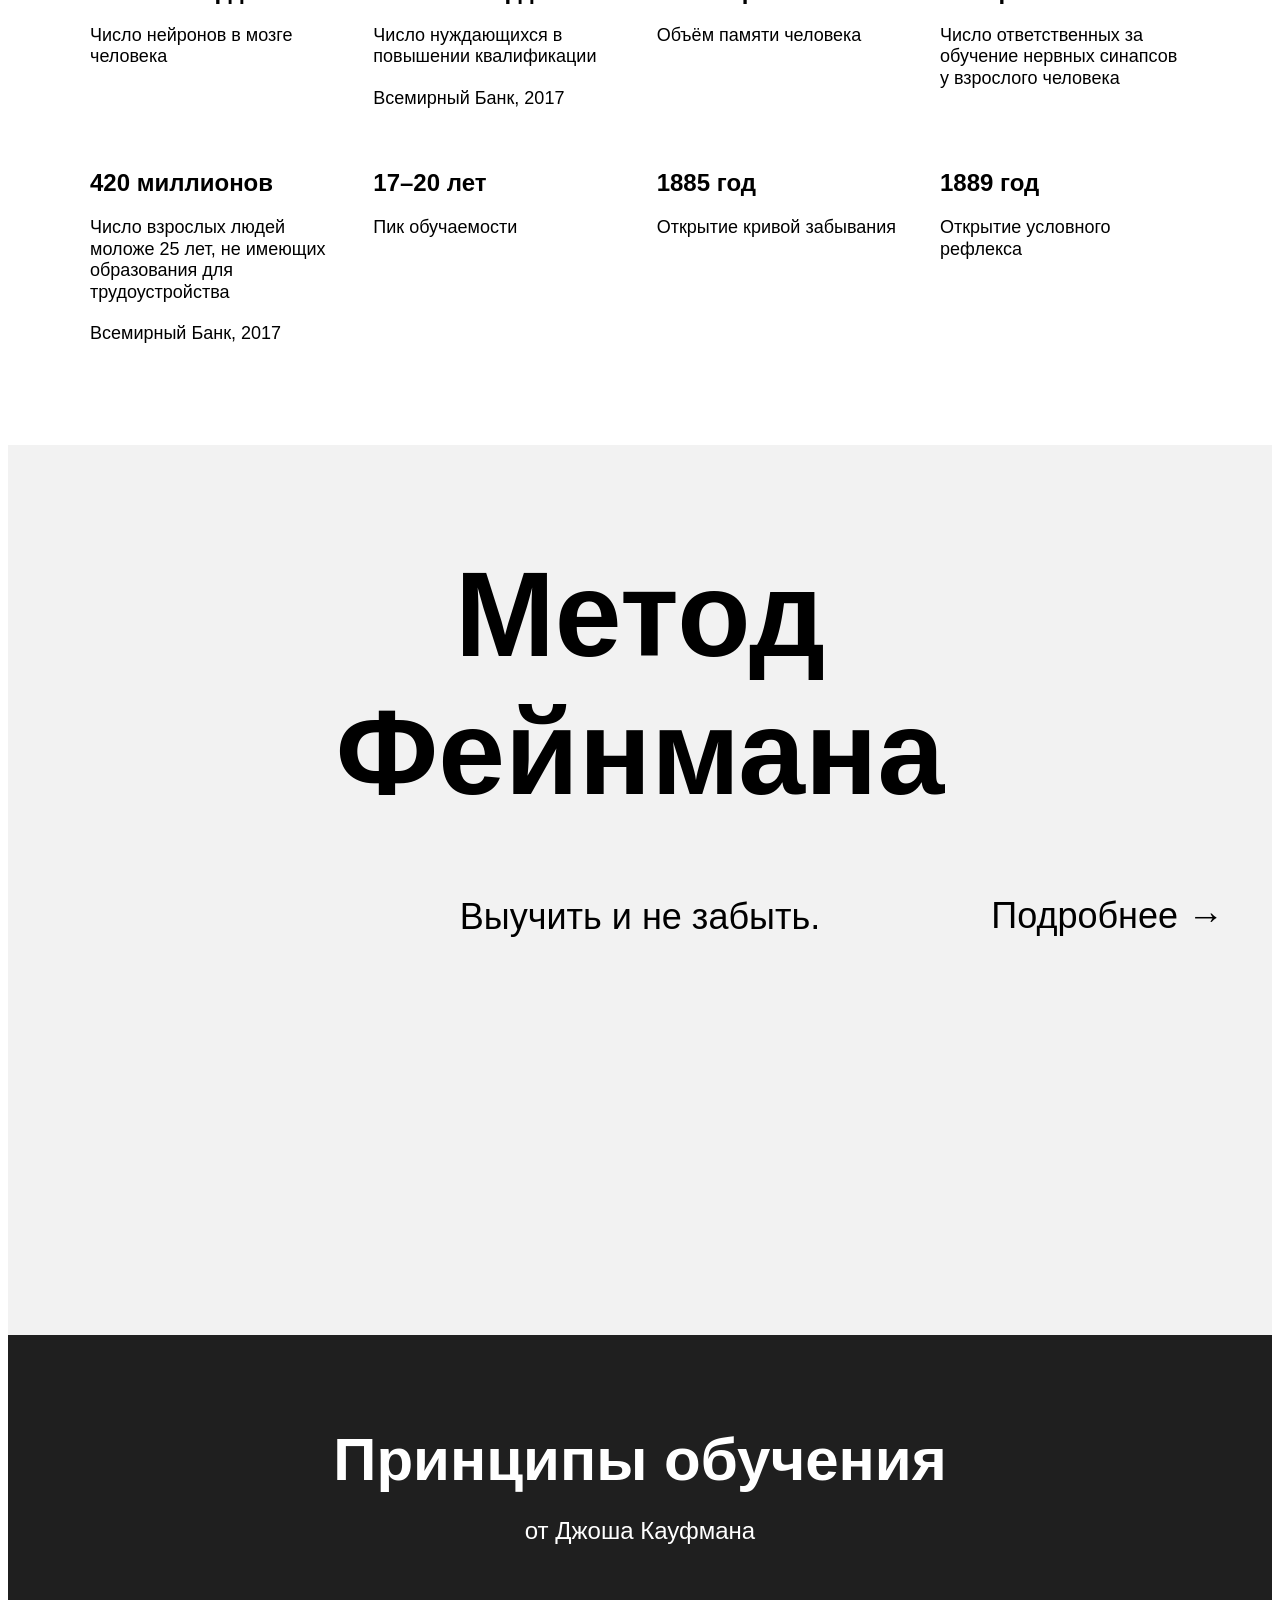
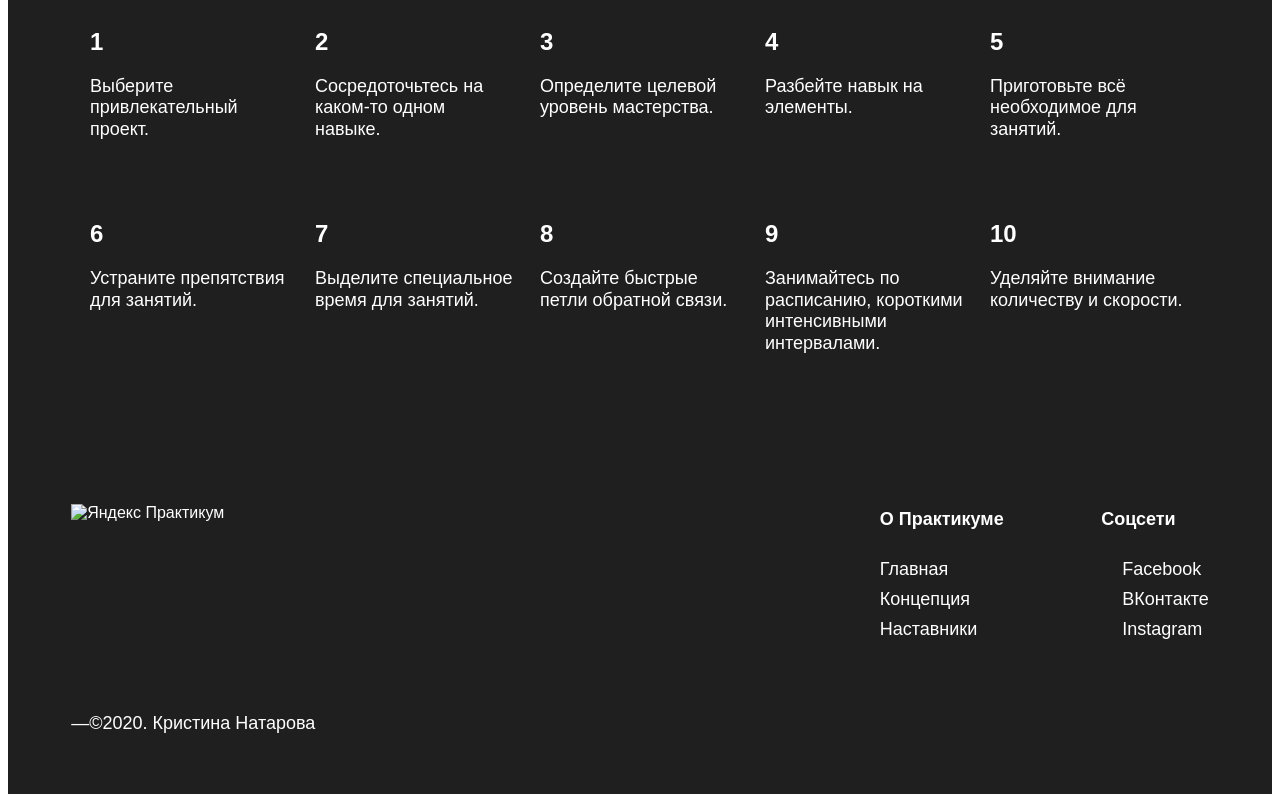
==== commit 7774b1f1: "after 3 review" ====
--- a/index.html
+++ b/index.html
@@ -37,38 +37,38 @@
           <p class="section-subtitle">Про учёбу и мозг</p>
           <ul class="table">
               <li class="table__cell">
-                  <h2 class="table__heading">86 миллиардов</h2>
+                  <h3 class="table__heading">86 миллиардов</h3>
                   <p class="table__text">Число нейронов в мозге человека</p>
               </li>
               <li class="table__cell">
-                <h2 class="table__heading">2.1 миллиарда</h2>
+                <h3 class="table__heading">2.1 миллиарда</h3>
                 <p class="table__text">Число нуждающихся в повышении квалификации</p>
                 <p class="table__text">Всемирный Банк, 2017</p>
               </li>
             <li class="table__cell">
-                <h2 class="table__heading">1000 терабайт</h2>
+                <h3 class="table__heading">1000 терабайт</h3>
                 <p class="table__text">Объём памяти человека</p>
             </li>
             <li class="table__cell">
-                <h2 class="table__heading">500 триллионов</h2>
+                <h3 class="table__heading">500 триллионов</h3>
                 <p class="table__text">Число ответственных за обучение нервных синапсов у взрослого человека</p>
             </li>
             
             <li class="table__cell">
-                <h2 class="table__heading">420 миллионов</h2>
+                <h3 class="table__heading">420 миллионов</h3>
                 <p class="table__text">Число взрослых людей моложе 25 лет, не имеющих образования для трудоустройства</p>
                 <p class="table__text">Всемирный Банк, 2017</p>
             </li>
             <li class="table__cell">
-                <h2 class="table__heading">17–20 лет</h2>
+                <h3 class="table__heading">17–20 лет</h3>
                 <p class="table__text">Пик обучаемости</p>
             </li>
             <li class="table__cell">
-                <h2 class="table__heading">1885 год</h2>
+                <h3 class="table__heading">1885 год</h3>
                 <p class="table__text">Открытие кривой забывания</p>
             </li>
             <li class="table__cell">
-                <h2 class="table__heading">1889 год</h2>
+                <h3 class="table__heading">1889 год</h3>
                 <p class="table__text">Открытие условного рефлекса</p>
             </li>
 
@@ -84,46 +84,46 @@
 
       <section class="kaufman">
         <h2 class="section-title section-title_theme_dark">Принципы обучения</h2>
-        <h3 class="section-subtitle section-subtitle_theme_dark">от Джоша Кауфмана</h3>
+        <p class="section-subtitle section-subtitle_theme_dark">от Джоша Кауфмана</p>
         <ul class="table table_theme_dark">
             <li class="table__cell table__cell_theme_dark">
-                <h2 class="table__heading table__heading_theme_dark">1</h2>
+                <h3 class="table__heading table__heading_theme_dark">1</h3>
                 <p class="table__text table__text_theme_dark ">Выберите привлекательный проект.</p>
             </li>
             <li class="table__cell table__cell_theme_dark">
-                <h2 class="table__heading table__heading_theme_dark">2</h2>
+                <h3 class="table__heading table__heading_theme_dark">2</h3>
                 <p class="table__text table__text_theme_dark ">Сосредоточьтесь на каком-то одном навыке.</p>
             </li>
             <li class="table__cell table__cell_theme_dark">
-                <h2 class="table__heading table__heading_theme_dark">3</h2>
+                <h3 class="table__heading table__heading_theme_dark">3</h3>
                 <p class="table__text table__text_theme_dark ">Определите целевой уровень мастерства.</p>
             </li>
             <li class="table__cell table__cell_theme_dark">
-                <h2 class="table__heading table__heading_theme_dark">4</h2>
+                <h3 class="table__heading table__heading_theme_dark">4</h3>
                 <p class="table__text table__text_theme_dark ">Разбейте навык на элементы.</p>
             </li>
             <li class="table__cell table__cell_theme_dark">
-                <h2 class="table__heading table__heading_theme_dark">5</h2>
+                <h3 class="table__heading table__heading_theme_dark">5</h3>
                 <p class="table__text table__text_theme_dark ">Приготовьте всё необходимое для занятий.</p>
             </li>
             <li class="table__cell table__cell_theme_dark">
-                <h2 class="table__heading table__heading_theme_dark">6</h2>
+                <h3 class="table__heading table__heading_theme_dark">6</h3>
                 <p class="table__text table__text_theme_dark ">Устраните препятствия для занятий.</p>
             </li>
             <li class="table__cell table__cell_theme_dark">
-                <h2 class="table__heading table__heading_theme_dark">7</h2>
+                <h3 class="table__heading table__heading_theme_dark">7</h3>
                 <p class="table__text table__text_theme_dark ">Выделите специальное время для занятий.</p>
             </li>
             <li class="table__cell table__cell_theme_dark">
-                <h2 class="table__heading table__heading_theme_dark">8</h2>
+                <h3 class="table__heading table__heading_theme_dark">8</h3>
                 <p class="table__text table__text_theme_dark ">Создайте быстрые петли обратной связи.</p>
             </li>
             <li class="table__cell table__cell_theme_dark">
-                <h2 class="table__heading table__heading_theme_dark">9</h2>
+                <h3 class="table__heading table__heading_theme_dark">9</h3>
                 <p class="table__text table__text_theme_dark ">Занимайтесь по расписанию, короткими интенсивными интервалами.</p>
             </li>
             <li class="table__cell table__cell_theme_dark">
-                <h2 class="table__heading table__heading_theme_dark">10</h2>
+                <h3 class="table__heading table__heading_theme_dark">10</h3>
                 <p class="table__text table__text_theme_dark ">Уделяйте внимание количеству и скорости.</p>
             </li>
           </ul>  
--- a/styles/style.css
+++ b/styles/style.css
@@ -145,6 +145,7 @@
   flex-wrap: wrap;
   width: 1100px;
   justify-content: space-between;
+  padding-left: 0;
 }
 .table__cell {
   list-style-type: none;
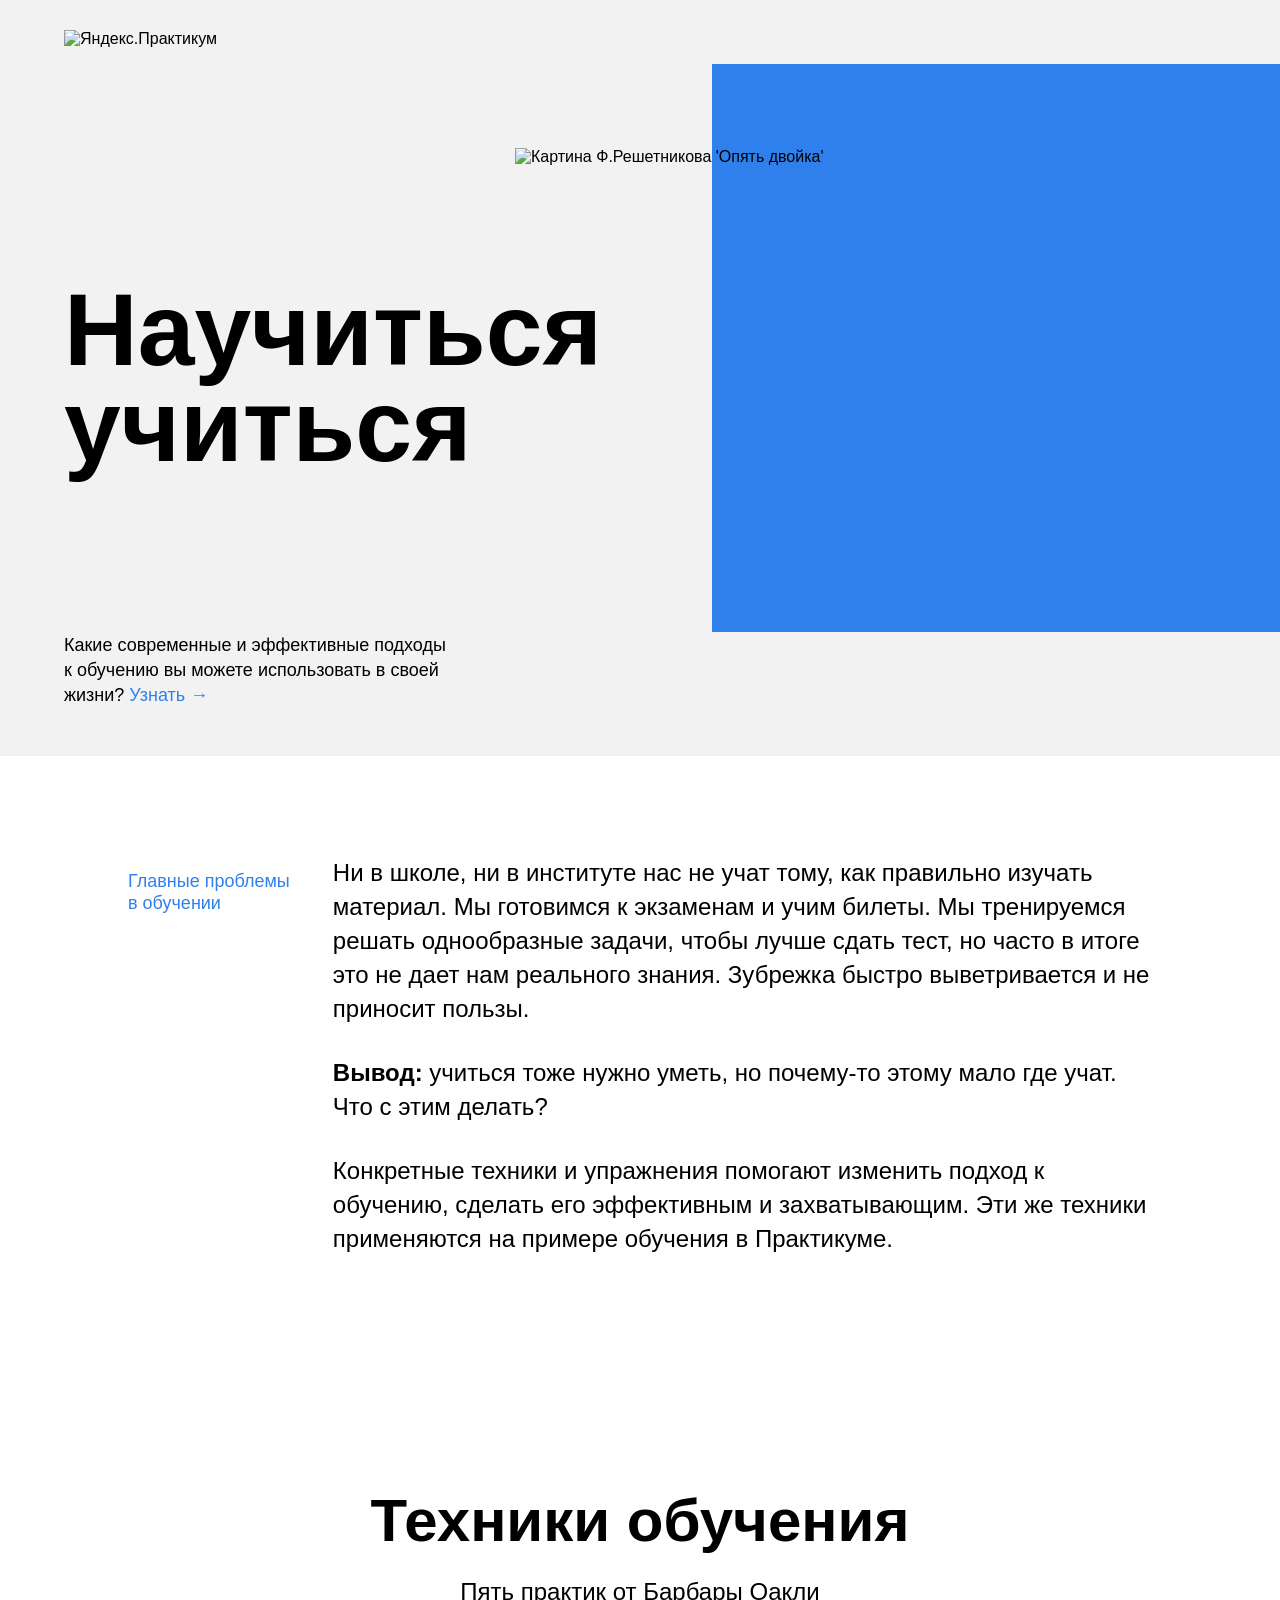
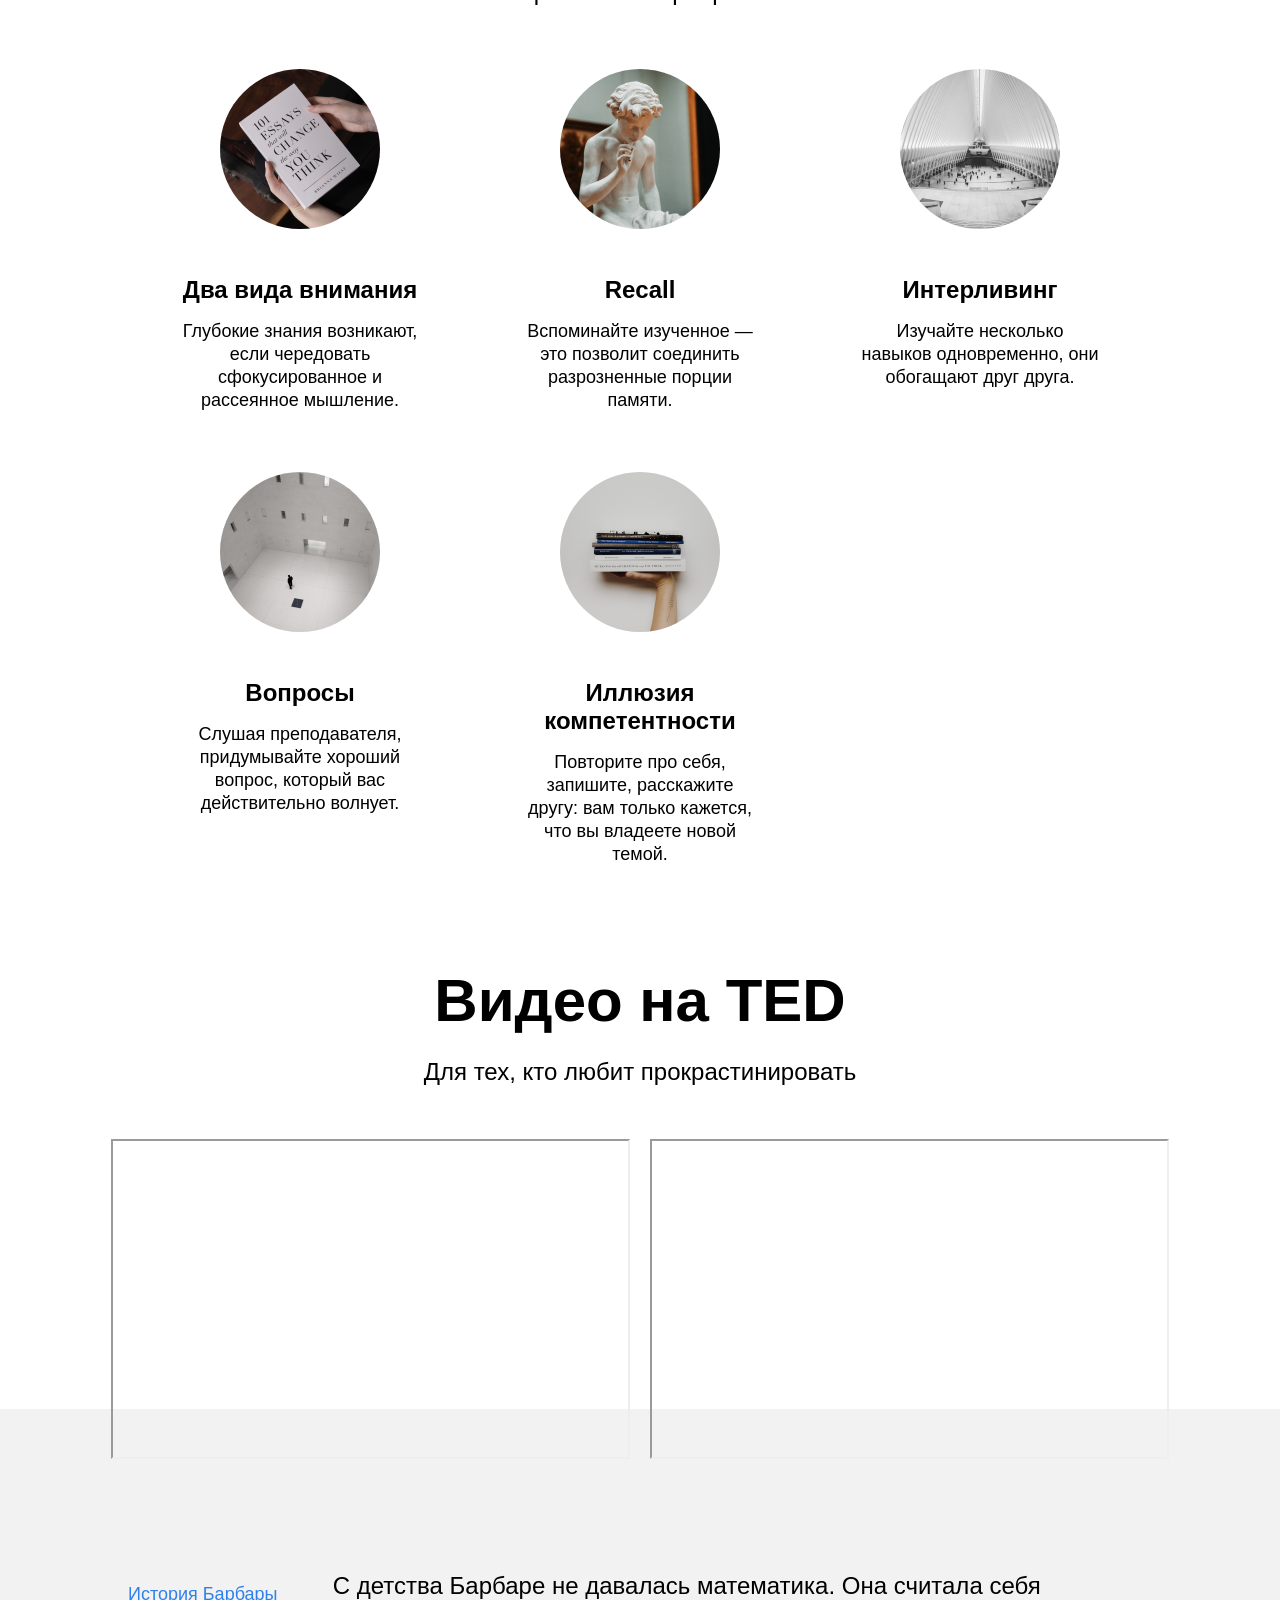
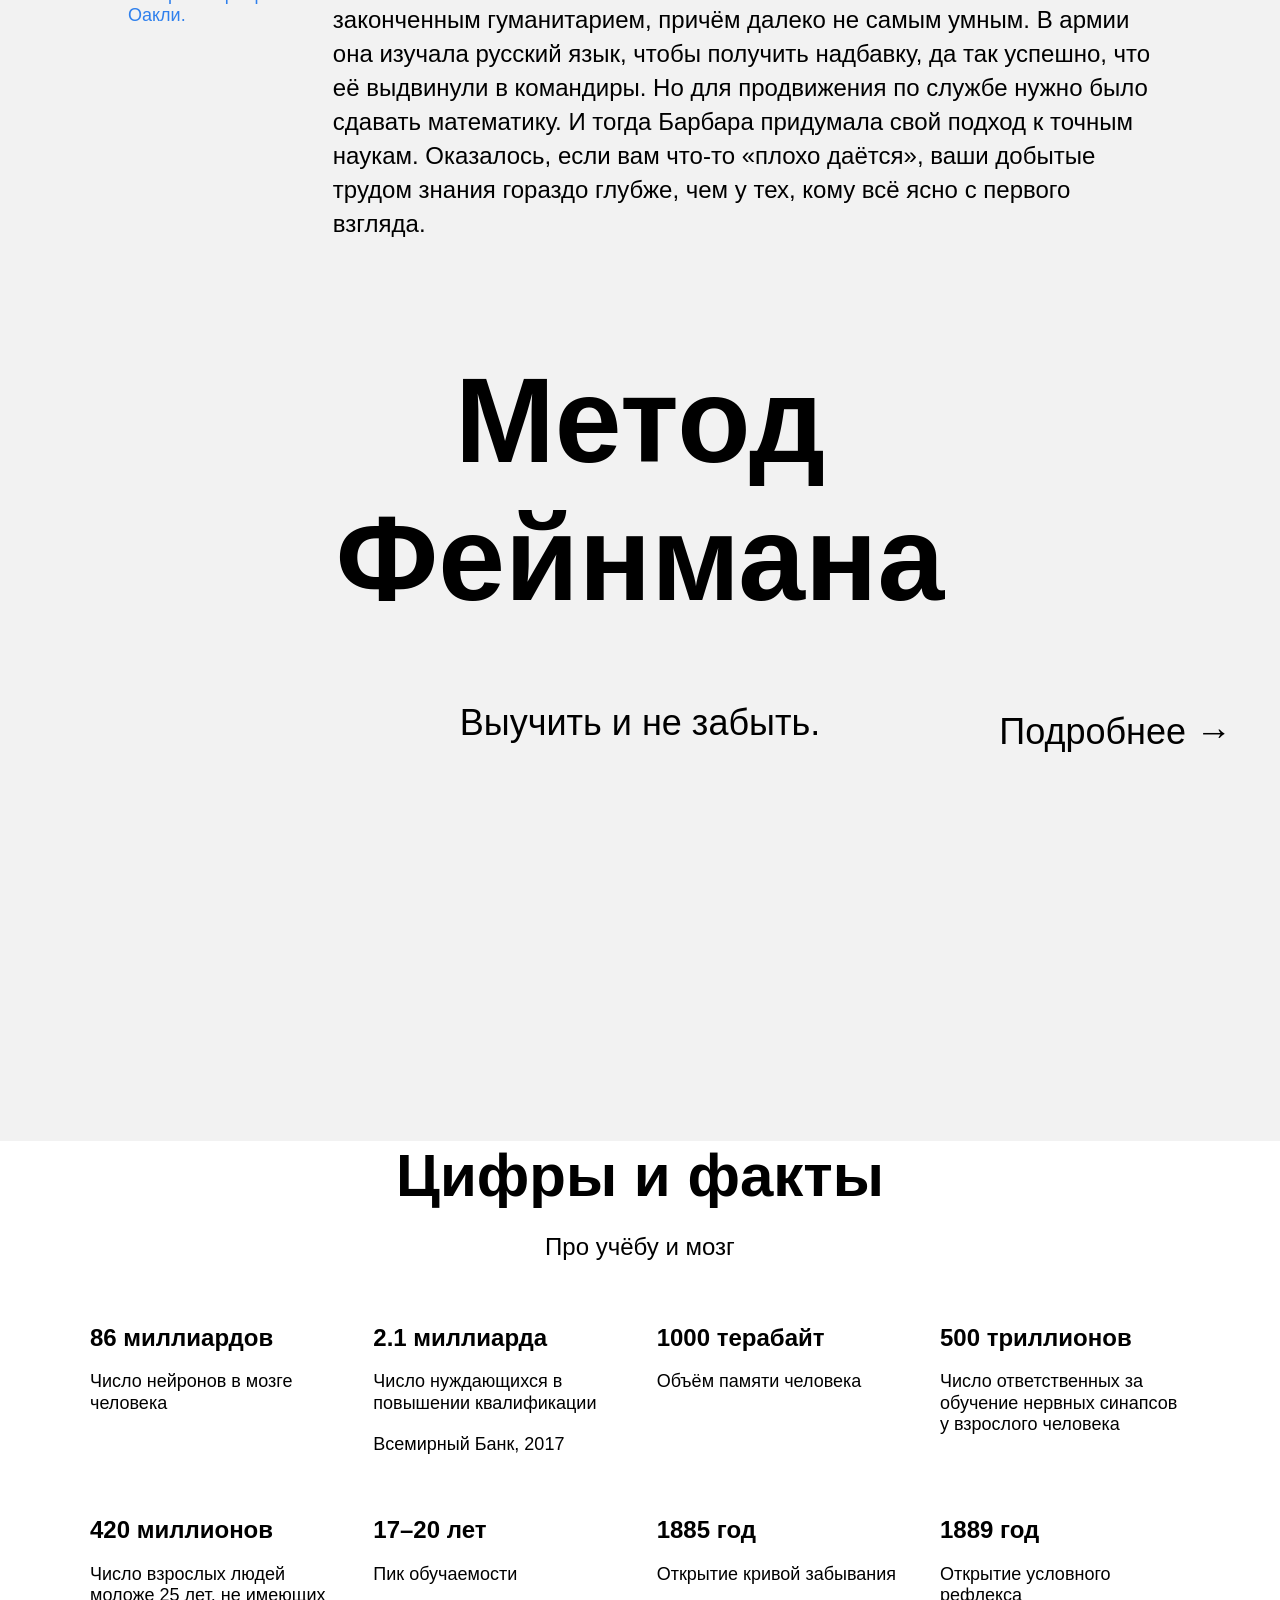
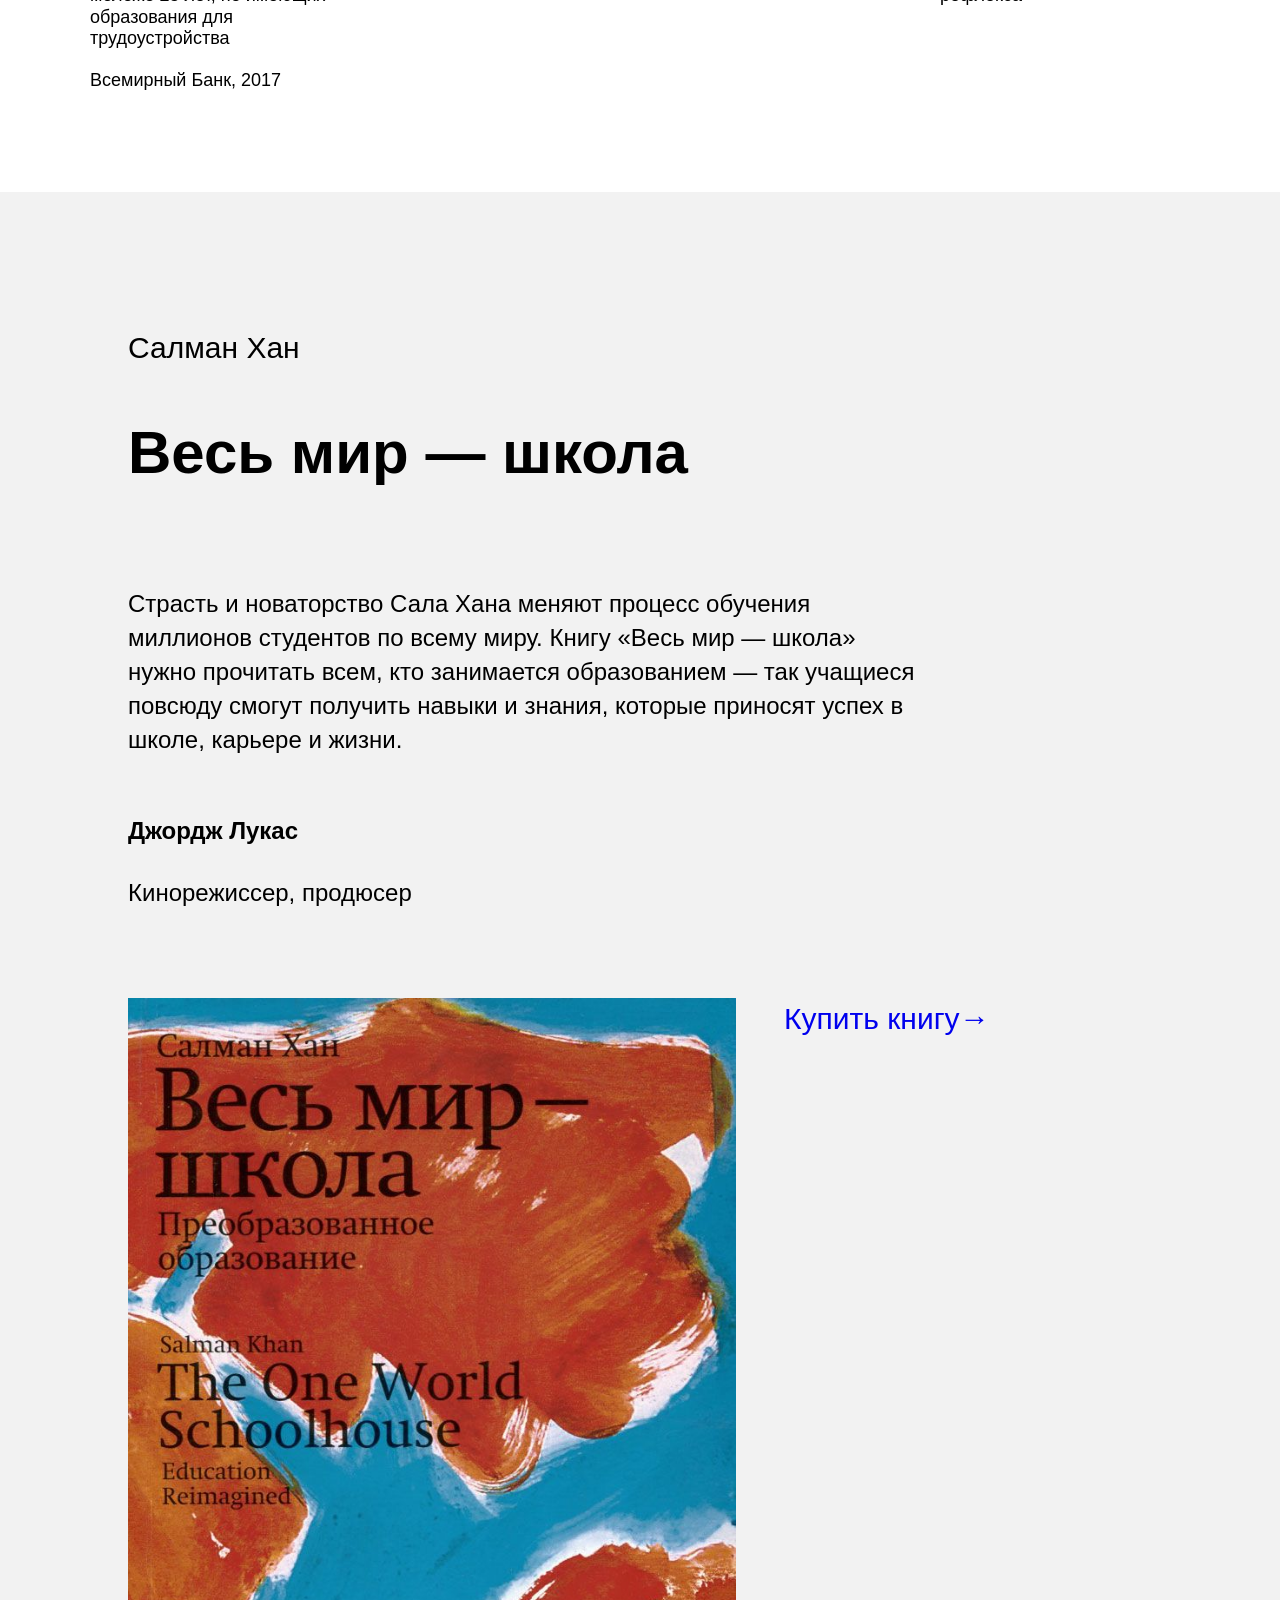
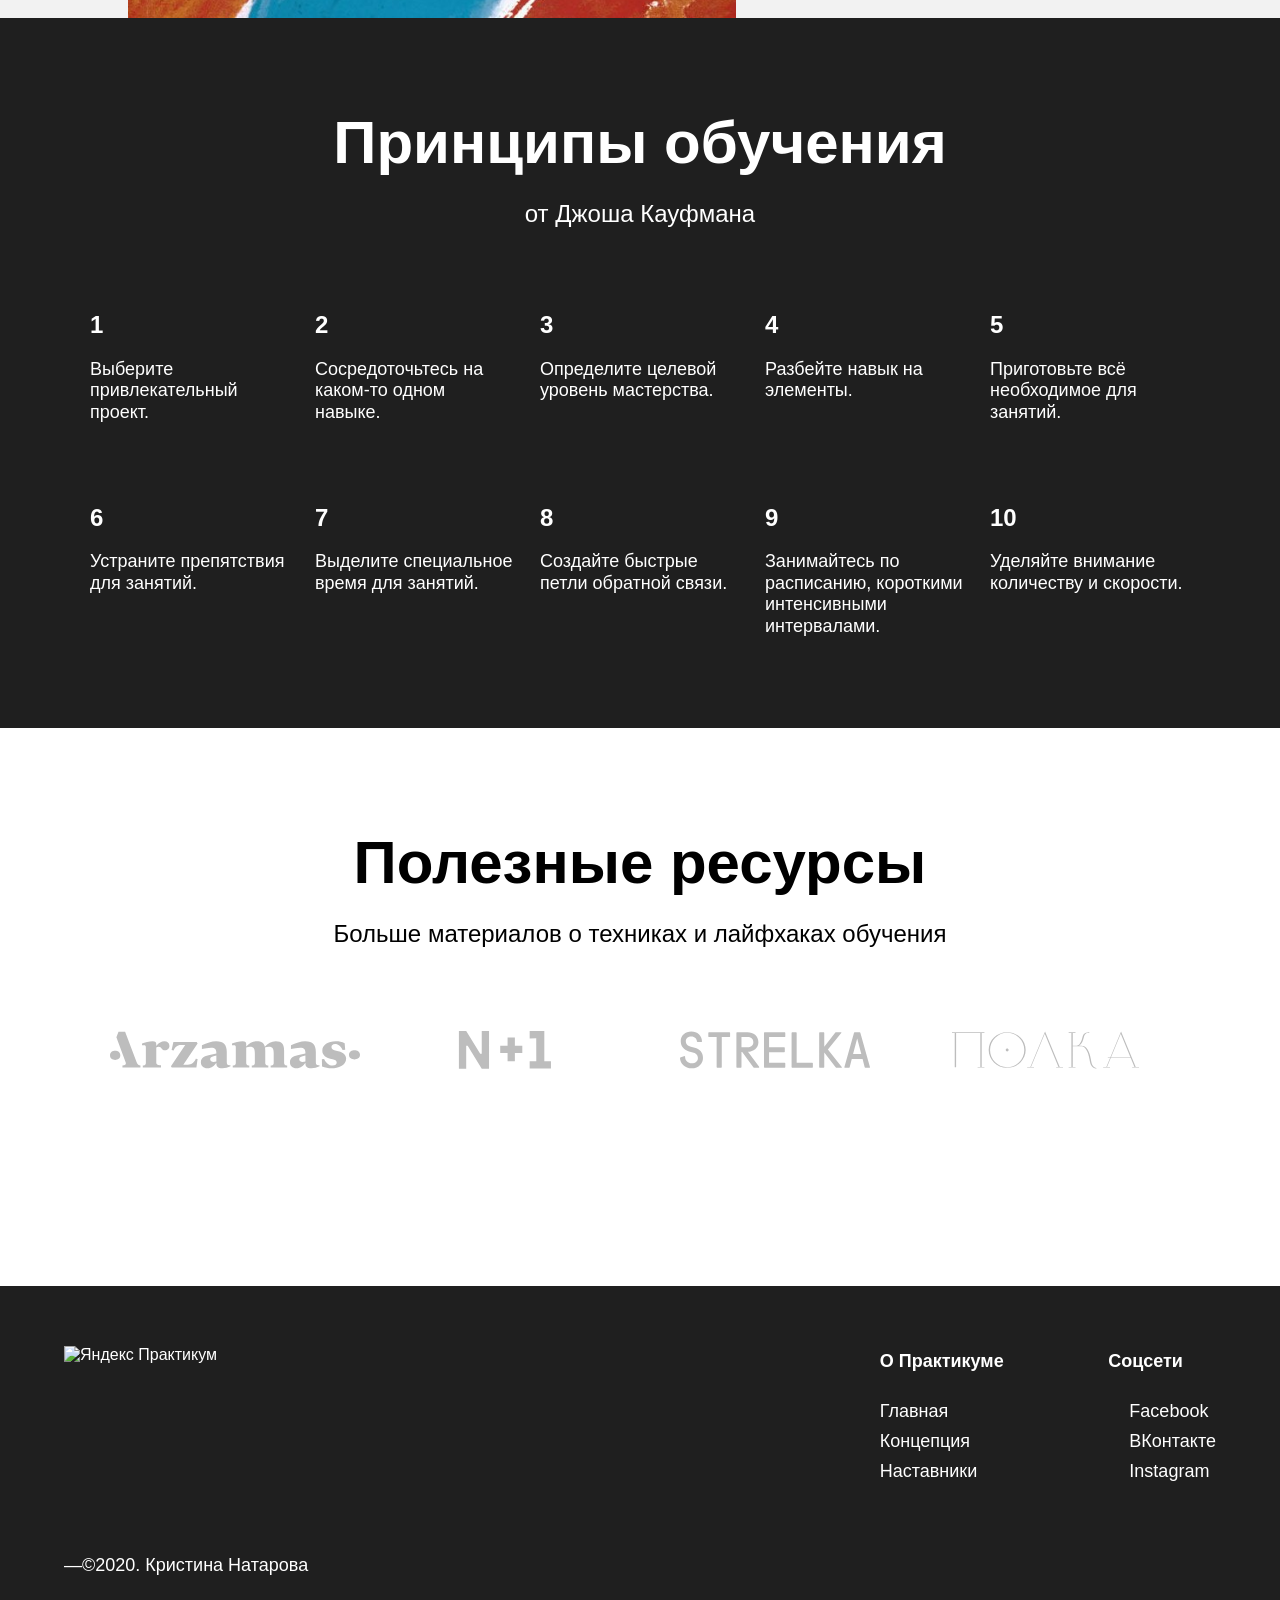
==== commit 6a4dcc9b: "Second Sprint" ====
--- a/index.html
+++ b/index.html
@@ -3,8 +3,7 @@
 <head>
   <meta charset="UTF-8">
   <meta name="viewport" content="width=device-width, initial-scale=1.0">
-  <link rel="stylesheet" href="./styles/normalize.css">
-  <link rel="stylesheet" href="./styles/style.css">
+  <link rel="stylesheet" href="./pages/index.css">
   <title>Научиться учиться</title>
 </head>
 <body>
@@ -12,7 +11,7 @@
     <header class="header">
       <img src="images/logo_place_header.svg" alt="Яндекс.Практикум" class="logo logo_place_header"> <!--fix logo class-->
       <h1 class="header__title">Научиться учиться</h1>
-      <p class="header__subtitle">Какие современные и эффективные подходы к обучению вы можете использовать в своей жизни? 
+      <p class="header__subtitle rotation">Какие современные и эффективные подходы к обучению вы можете использовать в своей жизни? 
         <a href="#" class="header__link">Узнать &#8594;</a>
       </p>
       <img src="images/header-image.png" alt="Картина Ф.Решетникова 'Опять двойка'" class="header__main-illustration">
@@ -31,6 +30,69 @@
             </div></div>
 
       </section>
+      <section class="techniques">
+        <h2 class="section-title">Техники обучения</h2>
+        <p class="section-subtitle">Пять практик от Барбары Оакли</p>
+        <div class="cards">
+          <div class="cards__item">
+            <img src="images/images_sprint-2/cards-attention.png" class="cards__image">
+            <h4 class="cards__title">Два вида внимания</h4>
+            <section class="cards__description">Глубокие знания возникают, если чередовать сфокусированное и рассеянное мышление.</section>
+          </div>
+          <div class="cards__item">
+            <img src="images/images_sprint-2/cards-recall.png" class="cards__image">
+            <h4 class="cards__title">Recall</h4>
+            <section class="cards__description">Вспоминайте изученное — это позволит соединить разрозненные порции памяти.</section>
+          </div>
+          <div class="cards__item">
+            <img src="images/images_sprint-2/cards-interliving.png" class="cards__image">
+            <h4 class="cards__title">Интерливинг</h4>
+            <section class="cards__description">Изучайте несколько навыков одновременно, они обогащают друг друга.</section>
+          </div>
+          <div class="cards__item">
+            <img src="images/images_sprint-2/cards-question.png" class="cards__image">
+            <h4 class="cards__title">Вопросы</h4>
+            <section class="cards__description">Слушая преподавателя, придумывайте хороший вопрос, который вас действительно волнует.</section>
+          </div>
+          <div class="cards__item">
+            <img src="images/images_sprint-2/cards-competence.png" class="cards__image">
+            <h4 class="cards__title">Иллюзия компетентности</h4>
+            <section class="cards__description">Повторите про себя, запишите, расскажите другу: вам только кажется, что вы владеете новой темой.</section>
+          </div>
+        </div>
+
+      </section>
+      <section class="video">
+        <h2 class="section-title">Видео нa TED</h2>
+        <p class="section-subtitle">Для тех, кто любит прокрастинировать</p>
+        <!--тут будут два фрема-->
+        <div class="video__iframes">
+          
+          <iframe class="video__iframe" src="https://www.youtube.com/embed/5MgBikgcWnY"  allow="accelerometer; autoplay; encrypted-media; gyroscope; picture-in-picture" allowfullscreen></iframe>
+          
+          
+          <iframe class="video__iframe" src="https://www.youtube.com/embed/arj7oStGLkU"  allow="accelerometer; autoplay; encrypted-media; gyroscope; picture-in-picture" allowfullscreen></iframe>
+          
+        </div>
+      </section>
+
+
+
+
+      <section class="oakley">
+        <div class="two-columns">
+          <h2 class="two-columns__brief">История Барбары Оакли.</h2>
+          <div class="two-columns__main-text">
+            <p class="two-columns__paragraph">С детства Барбаре не давалась математика. Она считала себя законченным гуманитарием, причём далеко не самым умным. В армии она изучала русский язык, чтобы получить надбавку, да так успешно, что её выдвинули в командиры. Но для продвижения по службе нужно было сдавать математику. И тогда Барбара придумала свой подход к точным наукам. Оказалось, если вам что-то «плохо даётся», ваши добытые трудом знания гораздо глубже, чем у тех, кому всё ясно с первого взгляда.</p>
+          </div></div>
+
+      </section>
+
+      <section class="feynman">
+        <h2 class="feynman__title">Метод Фейнмана</h2>
+        <p class="feynman__subtitle">Выучить и не забыть.</p>
+        <a href="#" class="feynman__link">Подробнее &#8594;</a>
+      </section>
 
       <section class="digits">
           <h2 class="section-title">Цифры и факты</h2>
@@ -75,12 +137,25 @@
           </ul>
 
       </section>
-
-      <section class="feynman">
-          <h2 class="feynman__title">Метод Фейнмана</h2>
-          <p class="feynman__subtitle">Выучить и не забыть.</p>
-          <a href="#" class="feynman__link">Подробнее &#8594;</a>
-      </section>
+      
+      
+      <section class="khan">
+        <div class="khan__container">
+          <p class="khan__author">Салман Хан</p>
+          <h2 class="khan__title">Весь мир — школа</h2>
+          <p class="khan__quote">Страсть и новаторство Сала Хана меняют процесс обучения миллионов студентов по всему миру. Книгу «Весь мир — школа» нужно прочитать всем, кто занимается образованием — так учащиеся повсюду смогут получить навыки и знания, которые приносят успех в школе, карьере и жизни.</p>
+          <p class="khan__quote-author">Джордж Лукас</p>
+          <p class="khan__quote-author-subline">Кинорежиссер, продюсер</p>
+          <div class="khan__book-container">
+            <div class="khan__book-pic"></div>
+            <a href="#" class="khan__buy-link">Купить книгу&#8594;</a>
+          </div>
+
+        
+        </div>
+      </section>
+
+
 
       <section class="kaufman">
         <h2 class="section-title section-title_theme_dark">Принципы обучения</h2>
@@ -127,8 +202,20 @@
                 <p class="table__text table__text_theme_dark ">Уделяйте внимание количеству и скорости.</p>
             </li>
           </ul>  
-        <div class="kaufman__tringle"> </div>
-      </section>
+        <div class="kaufman__tringle rotation"> </div>
+      </section>
+      <section class="resources">
+        <h2 class="section-title">Полезные ресурсы</h2>
+        <p class="section-subtitle">Больше материалов о техниках и лайфхаках обучения</p>
+        <div class="resources__logo-zone">
+          <a href="#" class="resources__logo"><img src="images/images_sprint-2/logo/resources-arzamas.svg" alt="Arzamas"></a>
+          <a href="#" class="resources__logo"><img src="images/images_sprint-2/logo/resources-n1.svg" alt="N+1"></a>
+          <a href="#" class="resources__logo"><img src="images/images_sprint-2/logo/resources-strelka.svg" alt="STRELKA"></a>
+          <a href="#" class="resources__logo"><img src="images/images_sprint-2/logo/resources-polka.svg" alt="ПОЛКА"></a>
+        </div>
+      </section>
+
+
     </main>
     <footer class="footer">
         <div class="footer__columns">
--- a/pages/index.css
+++ b/pages/index.css
@@ -0,0 +1,14 @@
+@import url('../vendor/normalize.css');
+@import url(../blocks/page/page.css);
+@import url(../blocks/header/header.css);
+@import url(../blocks/description/description.css);
+@import url(../blocks/feynman/feynman.css);
+@import url(../blocks/digits/digits.css);
+@import url(../blocks/footer/footer.css);
+@import url(../blocks/video/video.css);
+@import url(../blocks/techniques/techniques.css);
+@import url(../blocks/kaufman/kaufman.css);
+@import url(../blocks/khan/khan.css);
+@import url(../blocks/rotation/rotation.css);
+@import url(../blocks/oakley/oakley.css);
+@import url(../blocks/resources/resources.css);
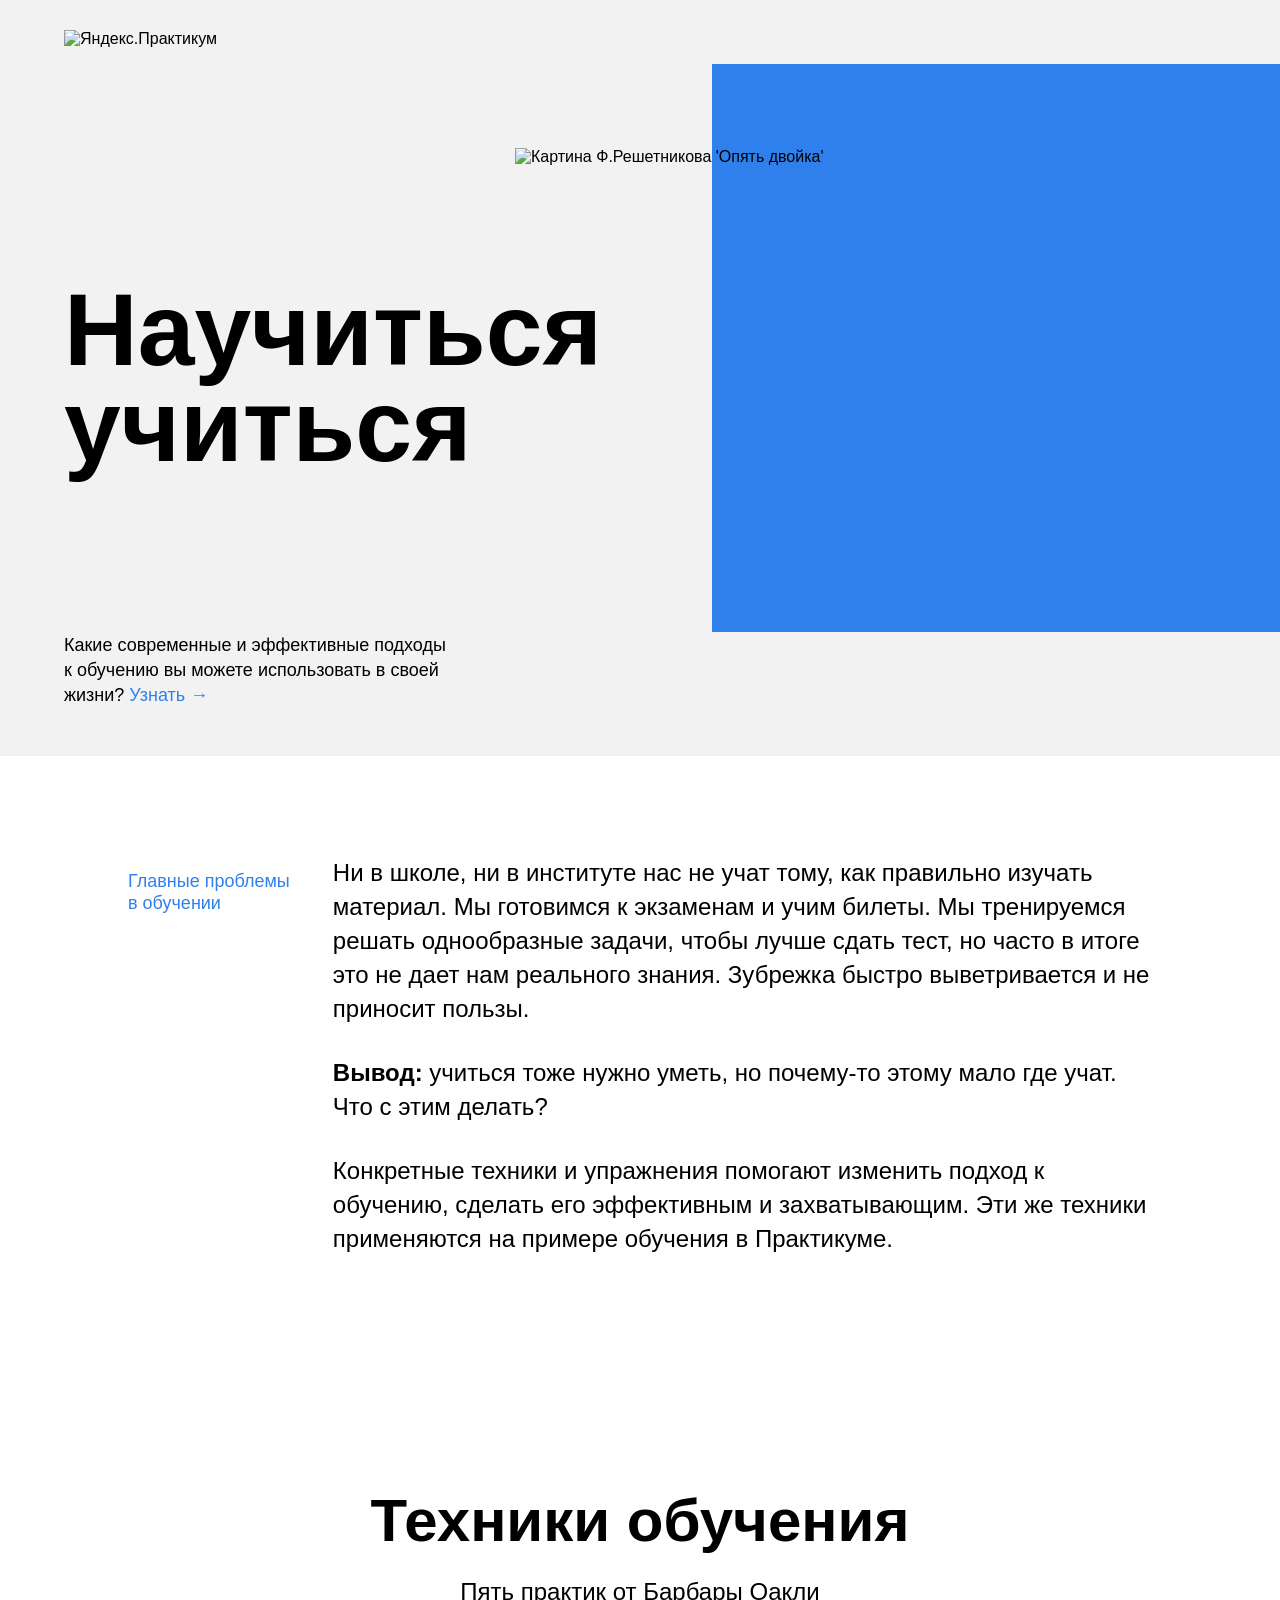
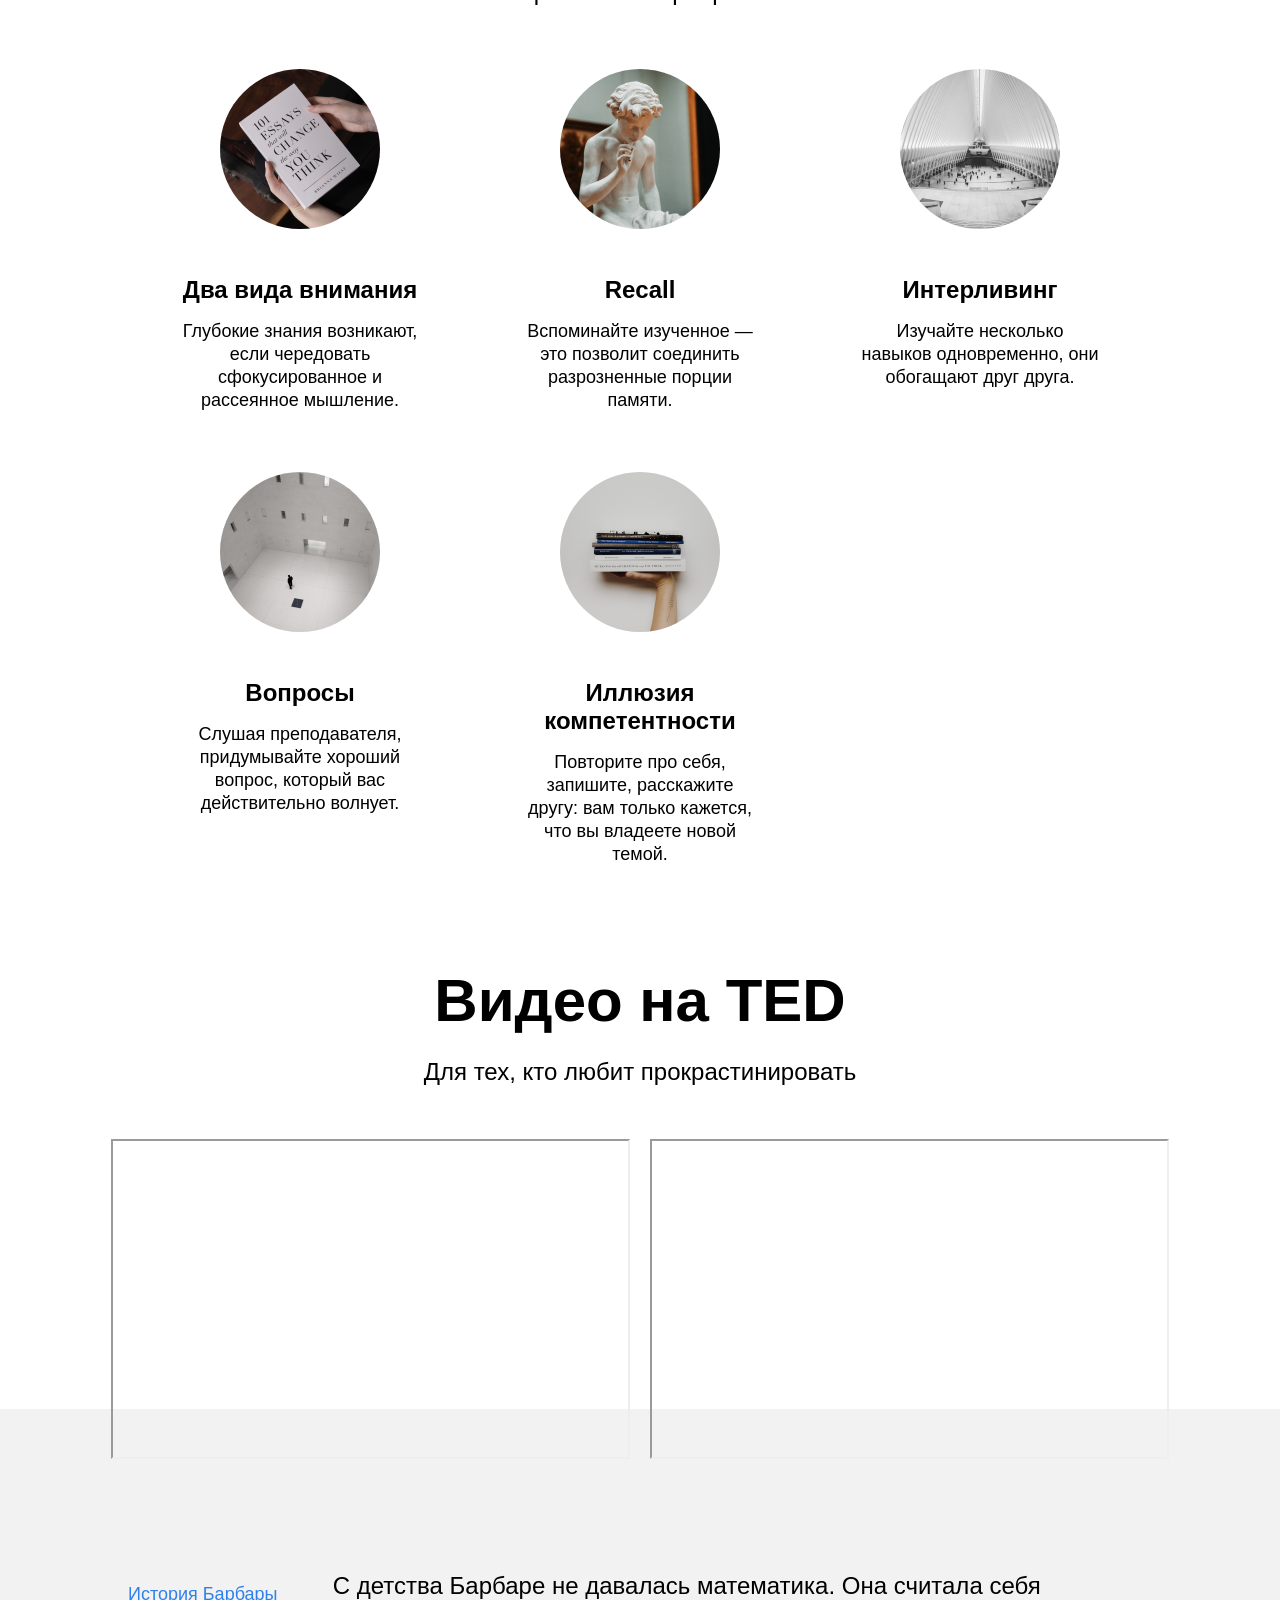
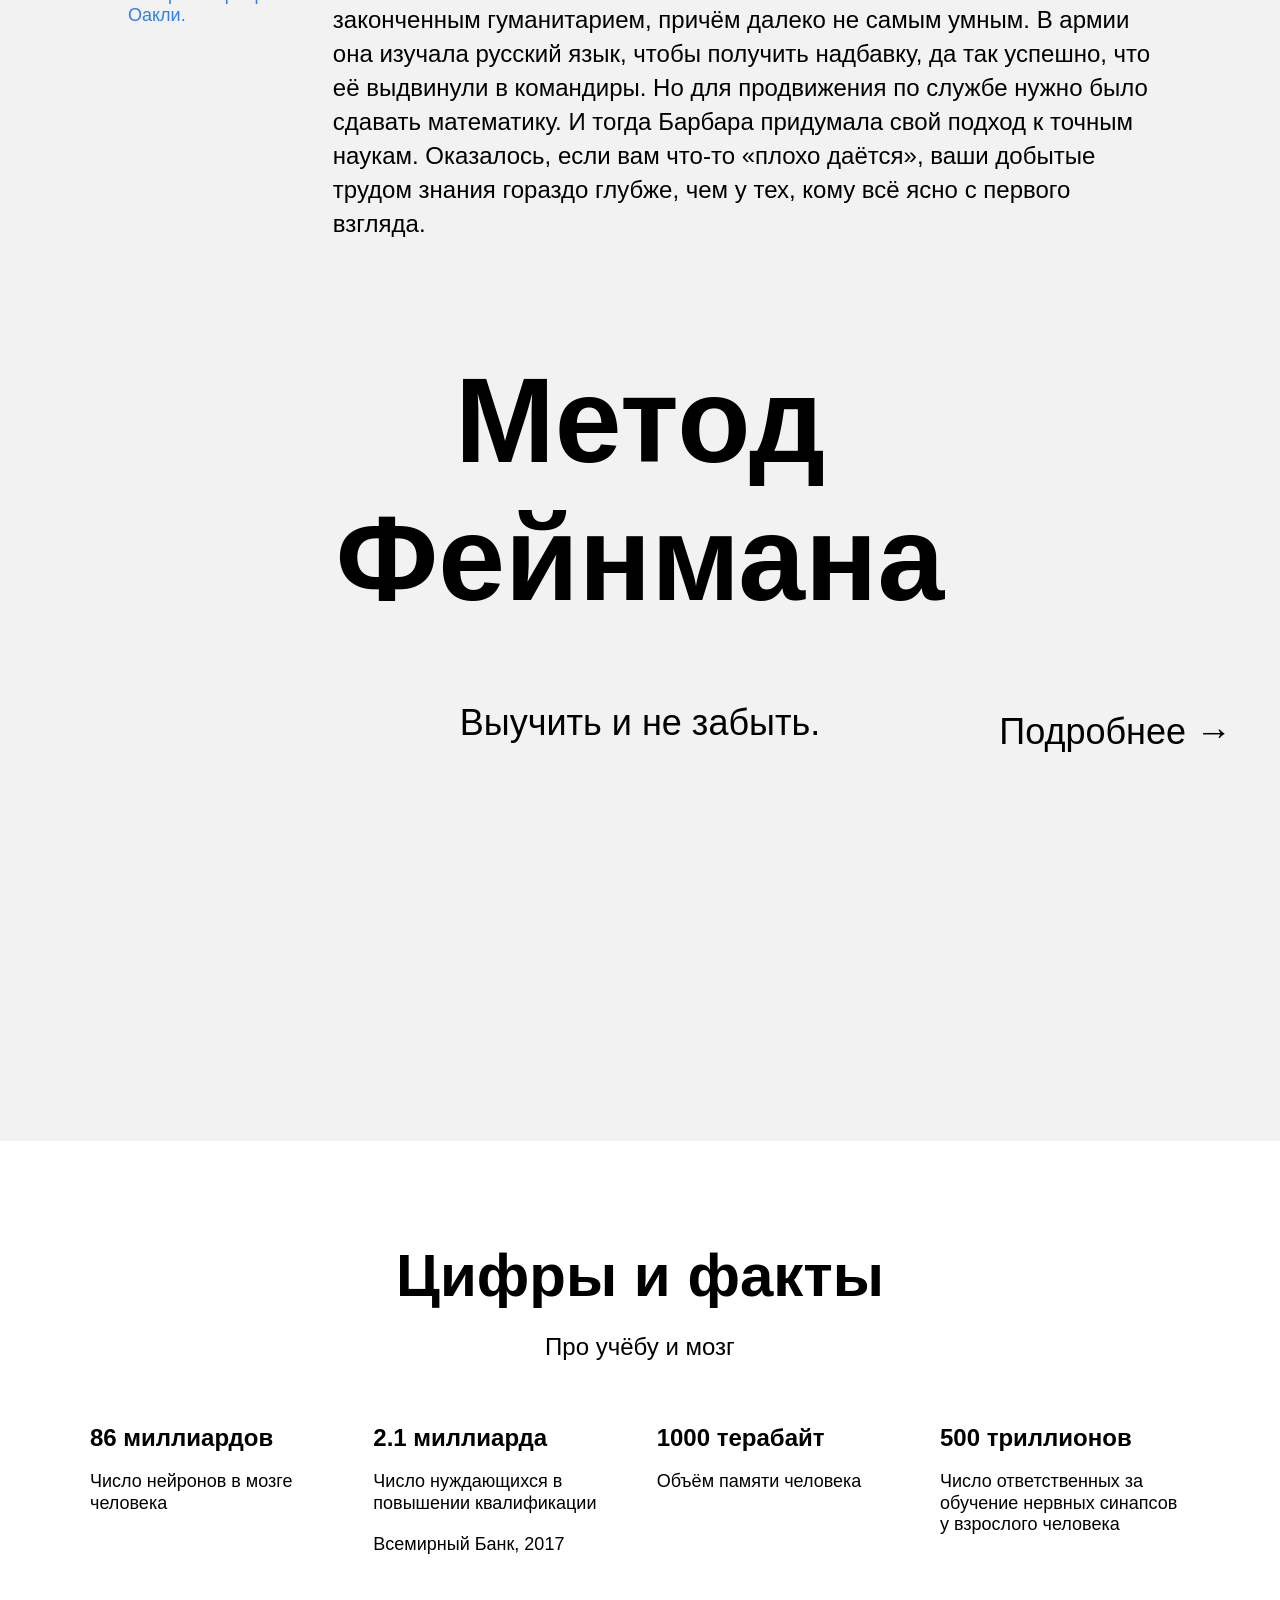
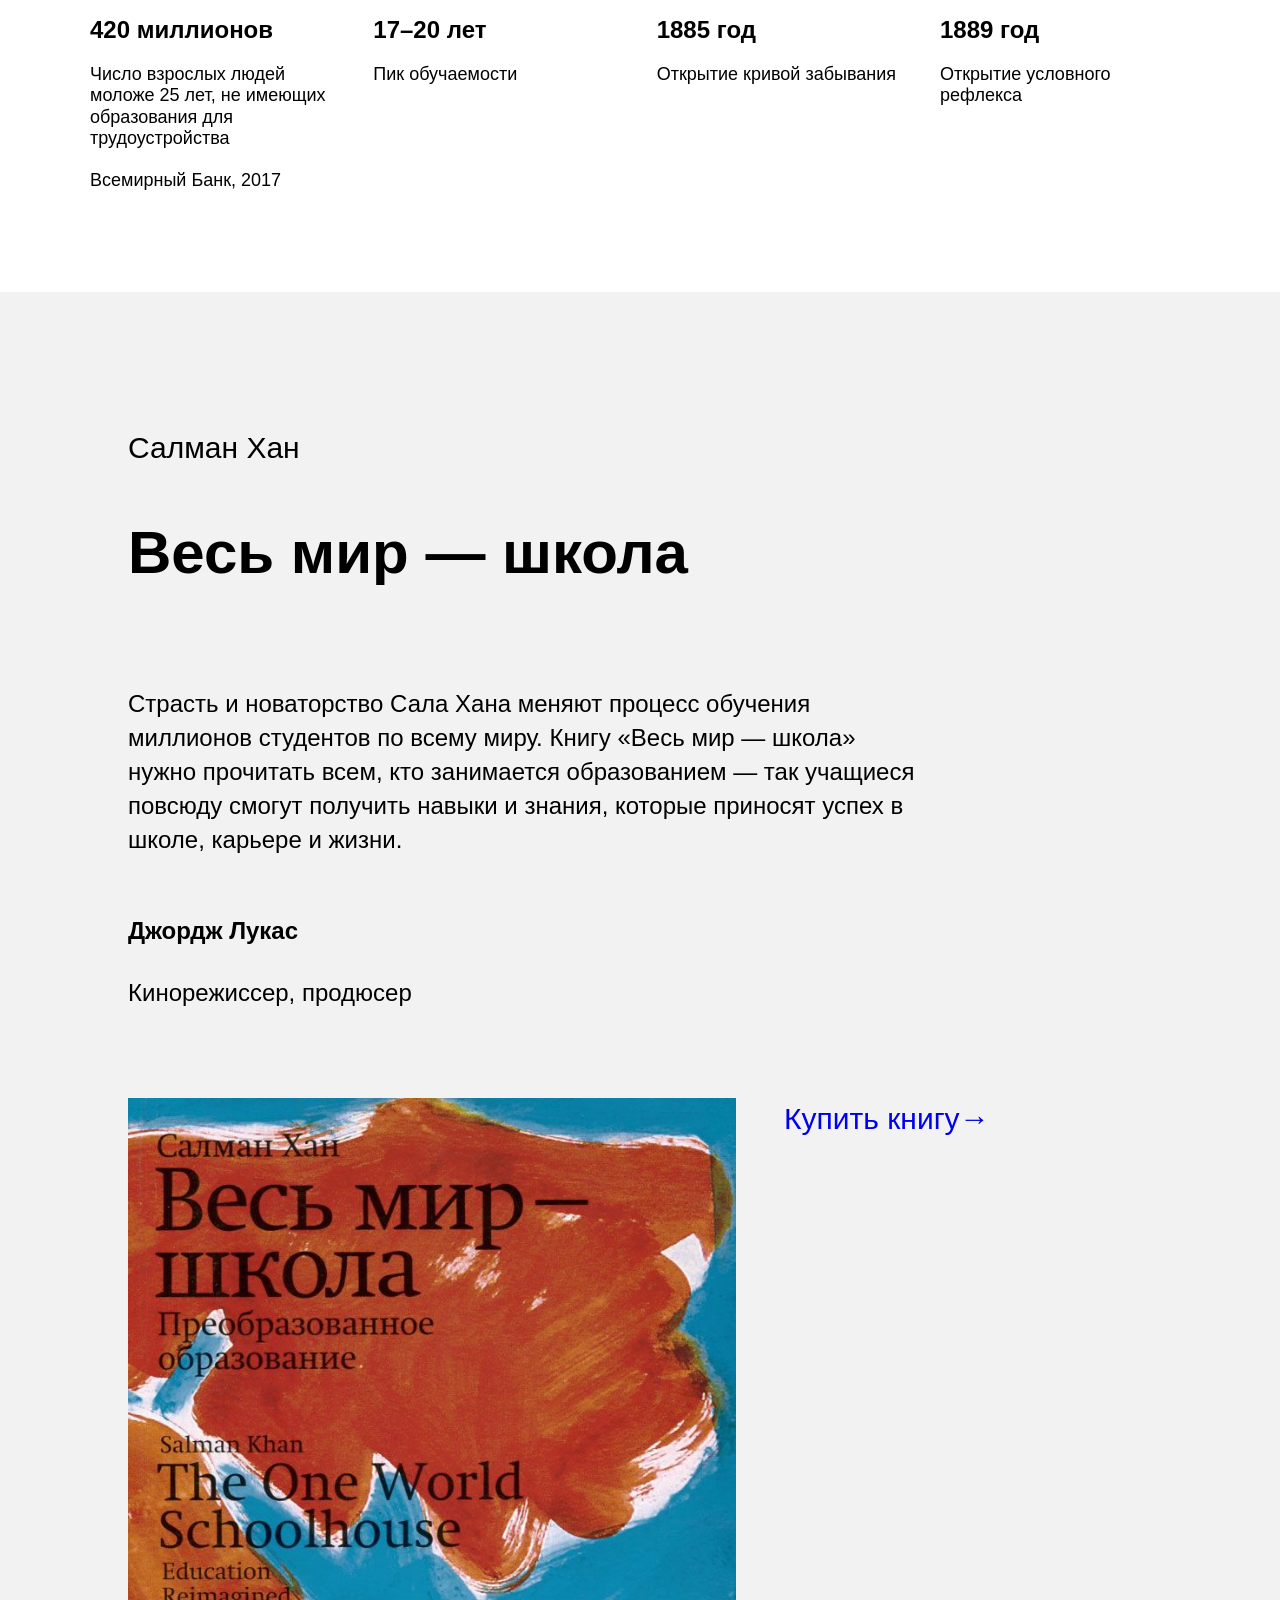
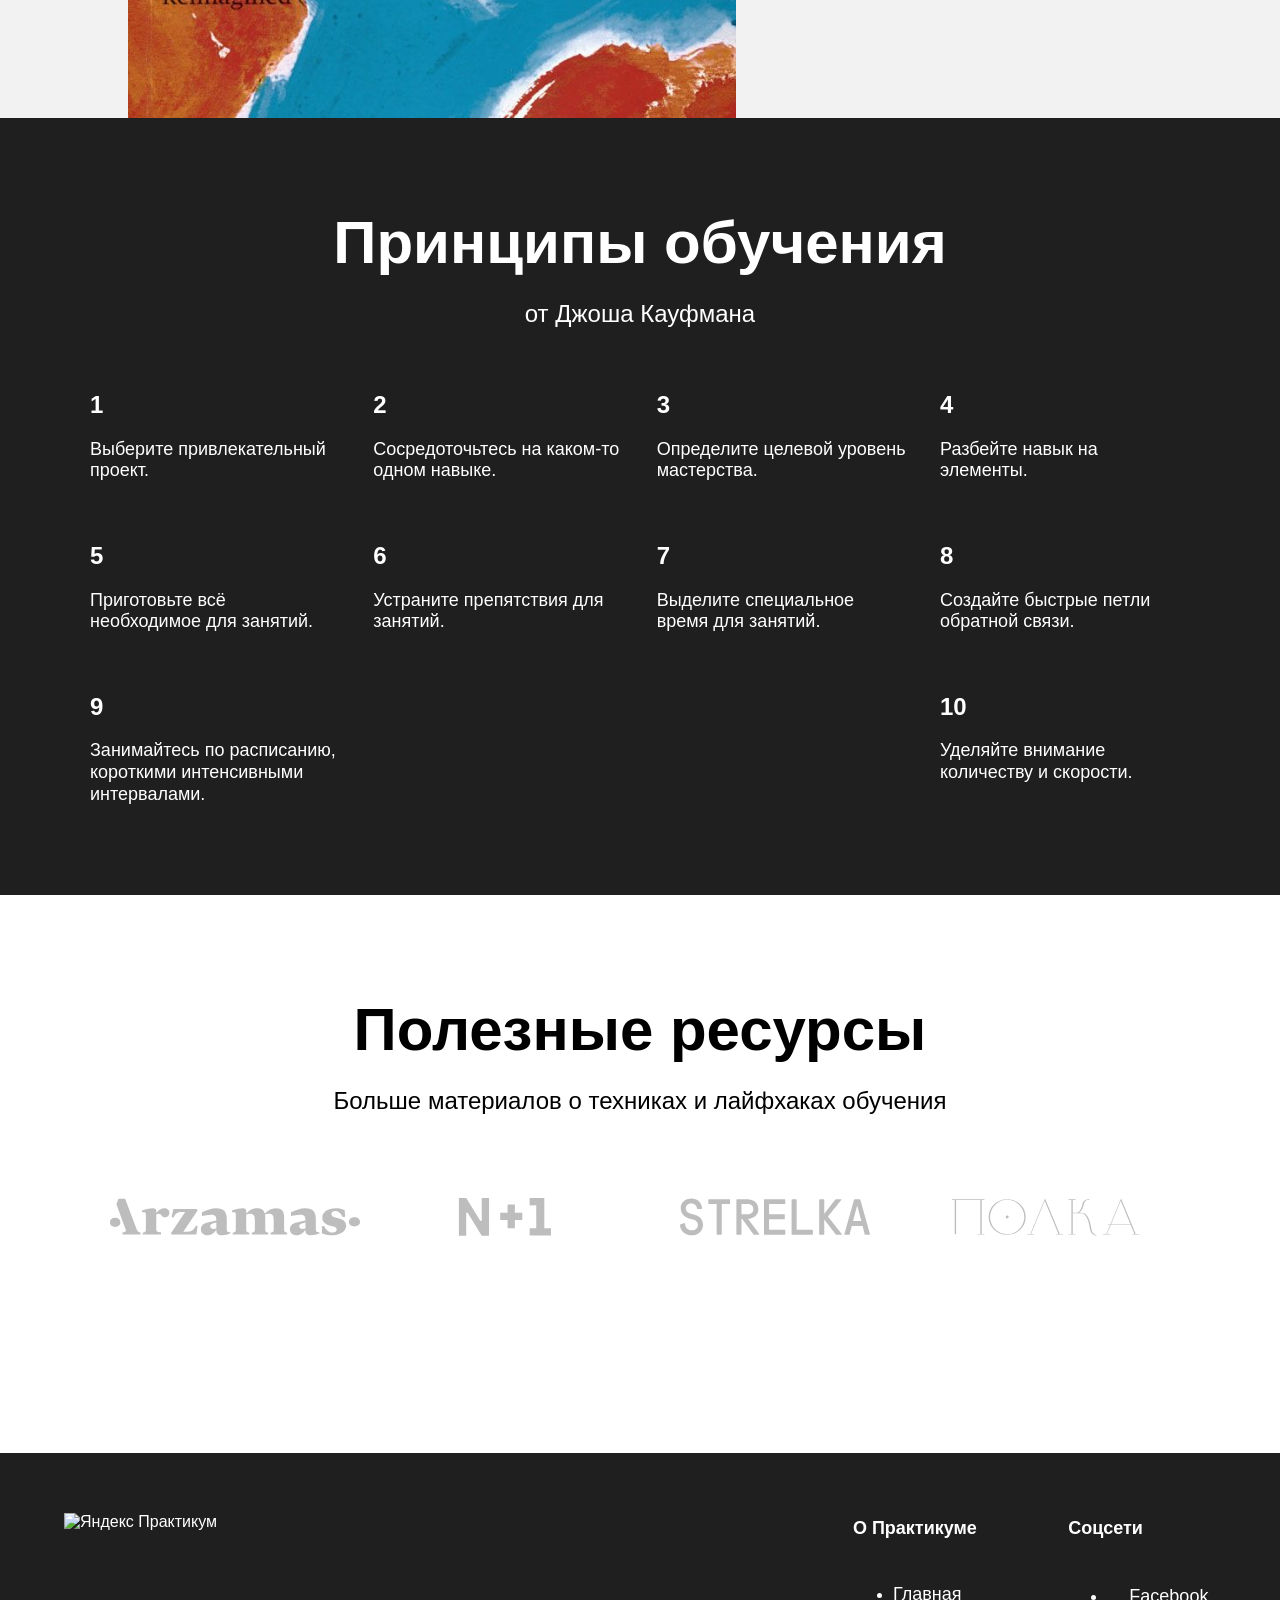
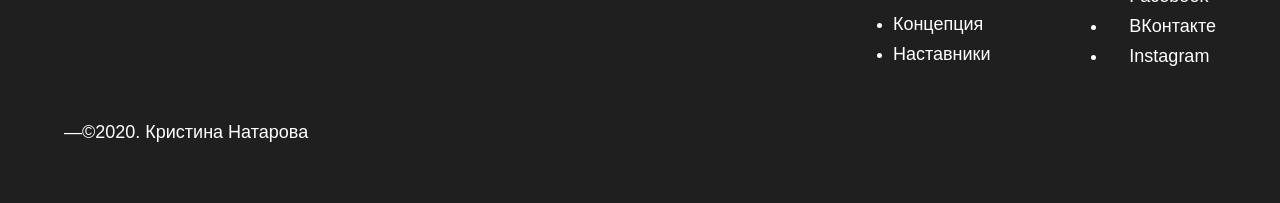
==== commit fca27d92: "some fixes" ====
--- a/index.html
+++ b/index.html
@@ -225,7 +225,7 @@
             </div>
             <nav class="footer__column footer__column_content_info">
                 <h2 class="footer__column-heading">О Практикуме</h2>
-                <ul class="footer__column-link">
+                <ul class="footer__column-links">
                   <li><a href="#" class="footer__column-link">Главная</a></li>
                   <li><a href="#" class="footer__column-link">Концепция</a></li>
                   <li><a href="#" class="footer__column-link">Наставники</a></li>
@@ -233,7 +233,7 @@
               </nav>
             <div class="footer__column footer__column_content_social">
                 <h2 class="footer__column-heading">Соцсети</h2>
-                <ul class="footer__column-link">
+                <ul class="footer__column-links">
                   <li><a href="#" class="footer__column-link"><img src="images/facebook_color_white.svg" alt="" class="footer__social-icon"> Facebook</a></li>
                   <li><a href="#" class="footer__column-link"><img src="images/vk_color_white.svg" alt="" class="footer__social-icon"> ВКонтакте</a></li>
                   <li><a href="#" class="footer__column-link"><img src="images/instagram_color_white.svg" alt="" class="footer__social-icon"> Instagram</a></li>
--- a/pages/index.css
+++ b/pages/index.css
@@ -11,4 +11,12 @@
 @import url(../blocks/khan/khan.css);
 @import url(../blocks/rotation/rotation.css);
 @import url(../blocks/oakley/oakley.css);
-@import url(../blocks/resources/resources.css);+@import url(../blocks/resources/resources.css);
+@import url(../blocks/section-title/section-title.css);
+@import url(../blocks/section-subtitle/section-subtitle.css);
+@import url(../blocks/two-columns/two-columns.css);
+@import url(../blocks/table/table.css);
+@import url(../blocks/cards/cards.css);
+@import url(../blocks/logo/_place/_footer/logo_place_footer.css);
+@import url(../blocks/logo/_place/_header/logo_place_header.css);
+
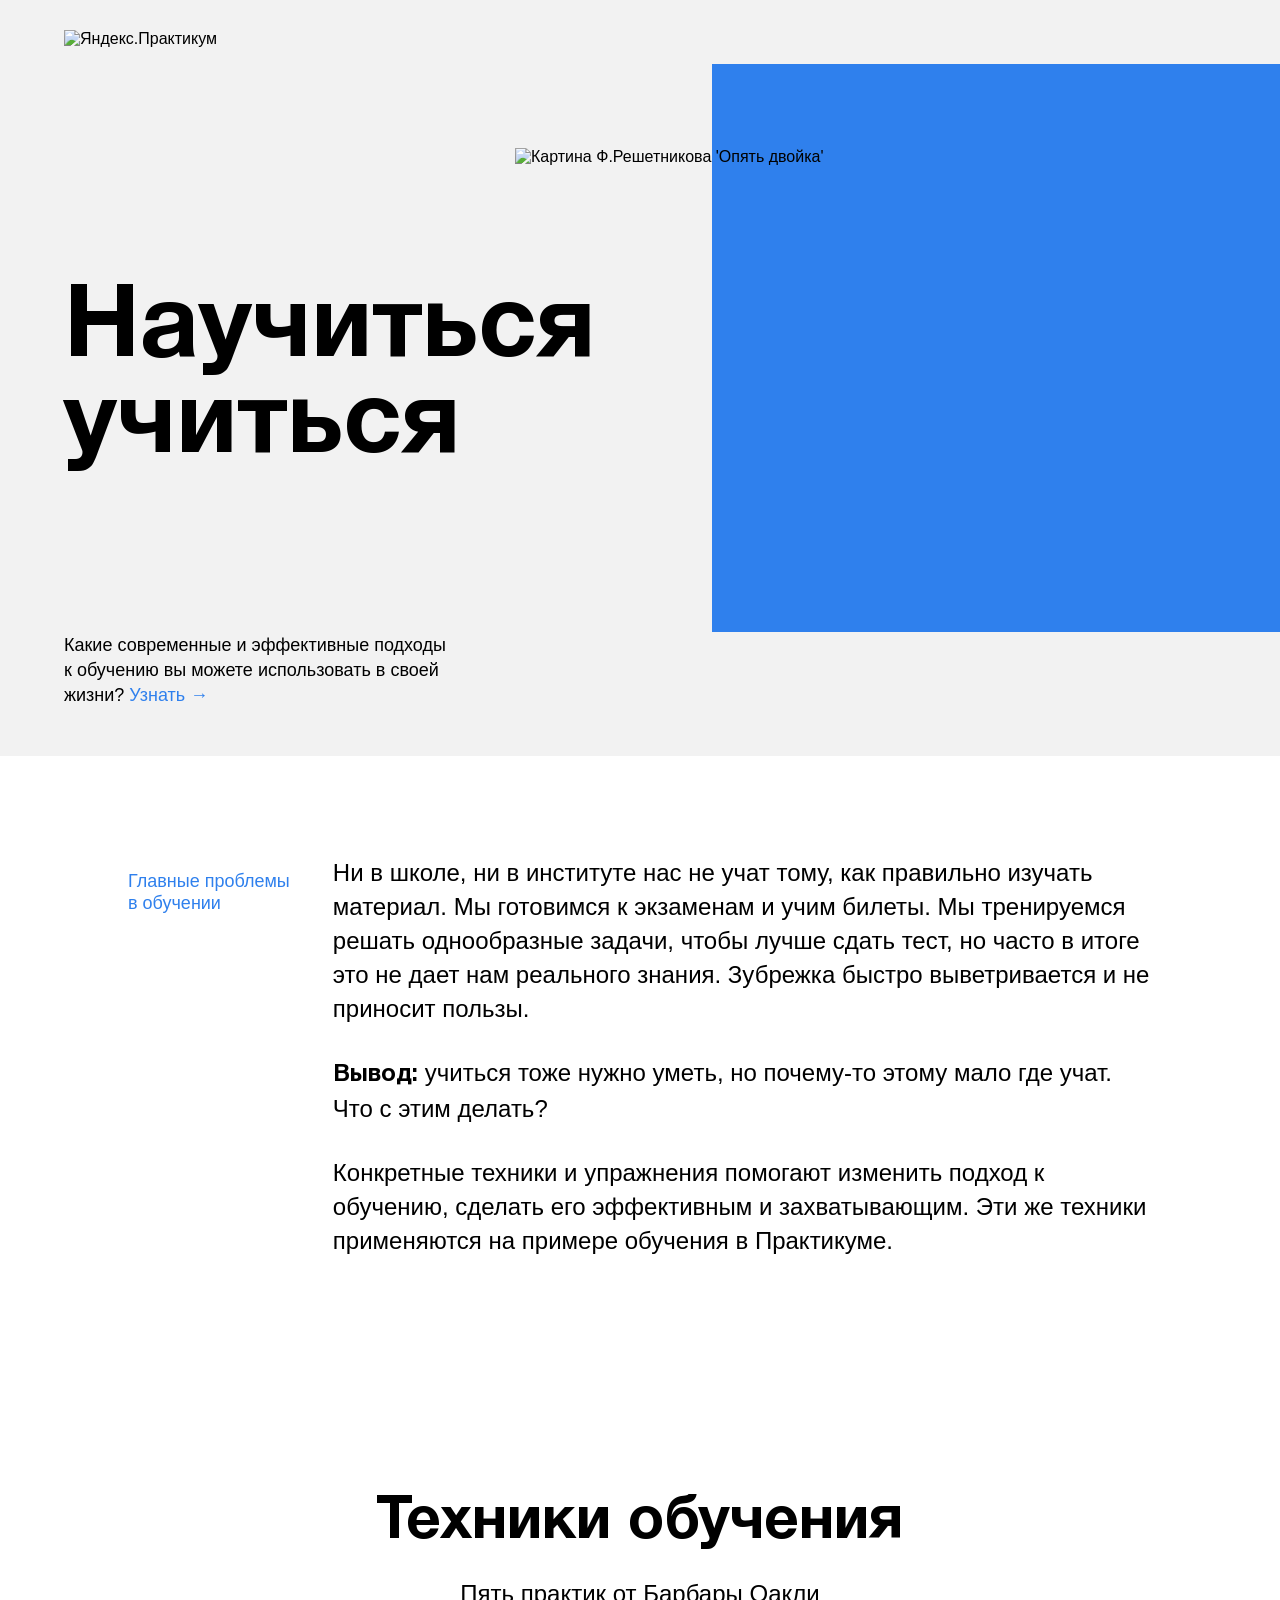
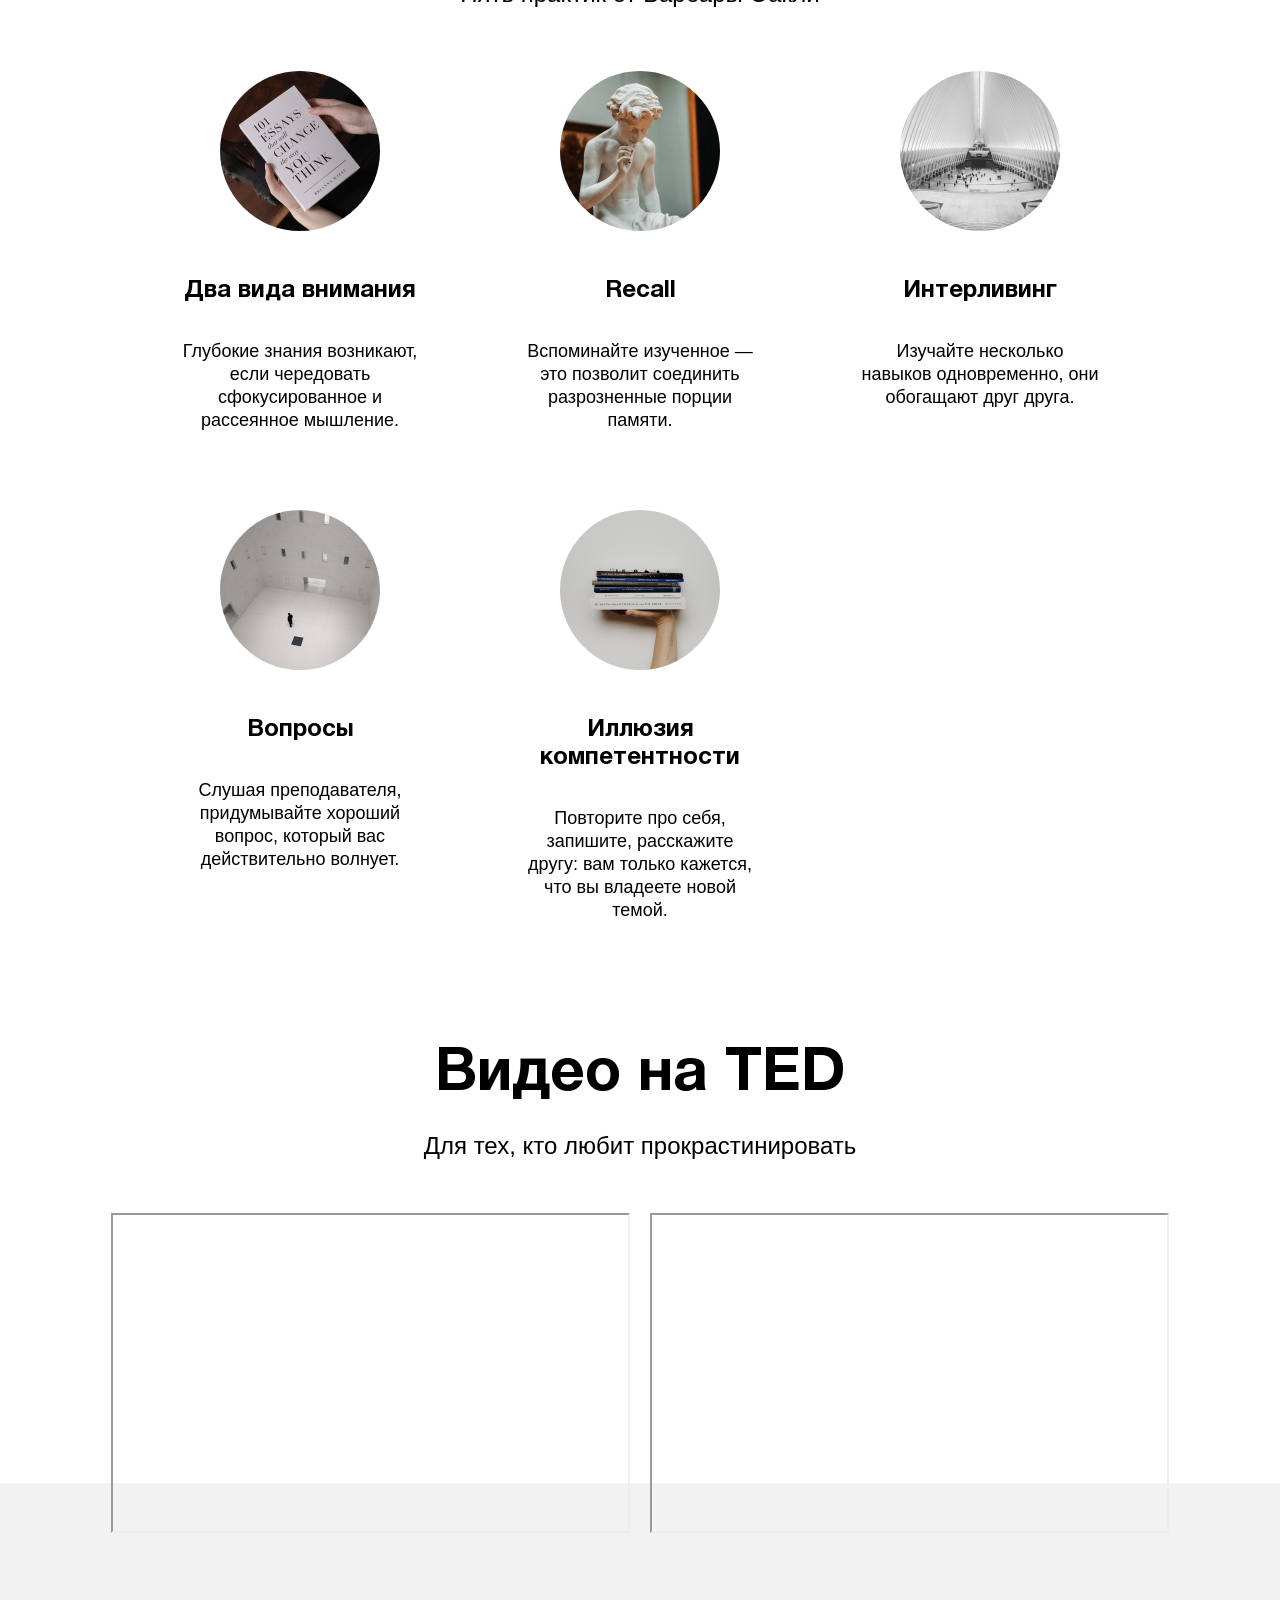
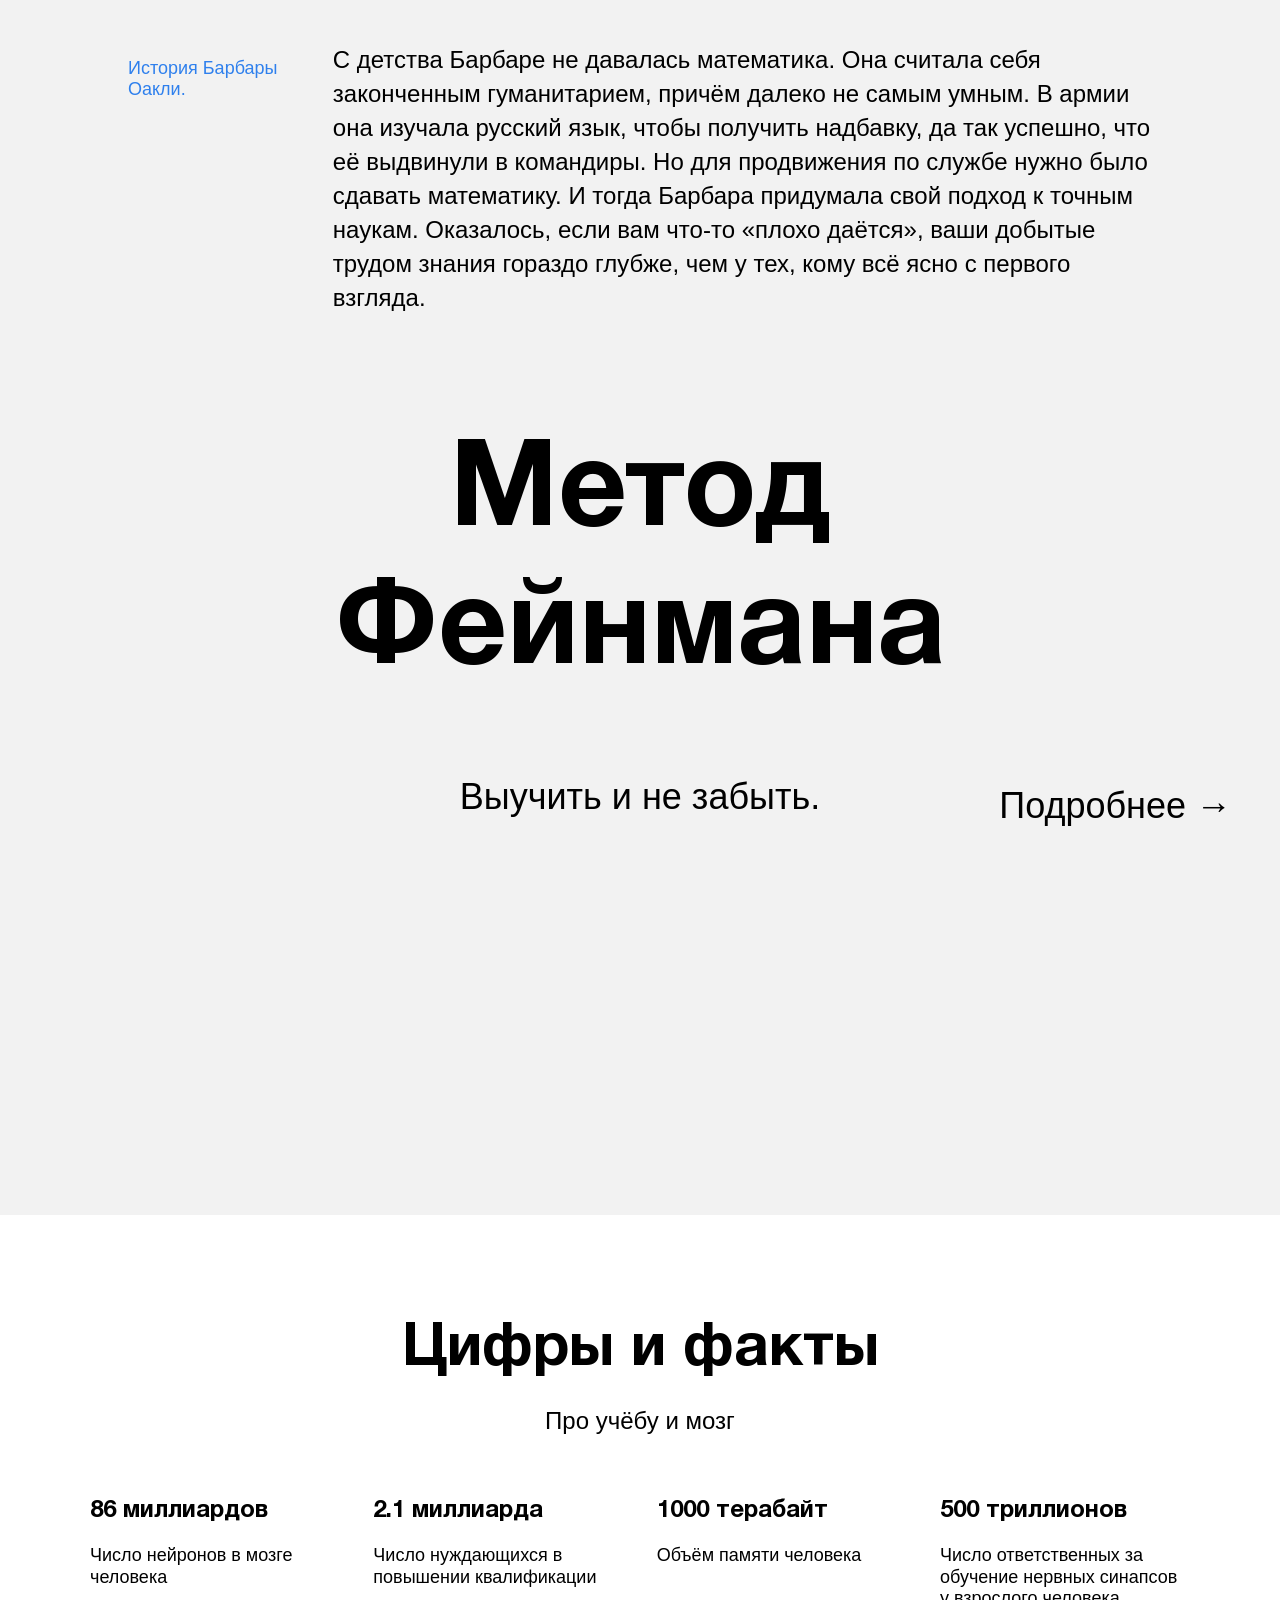
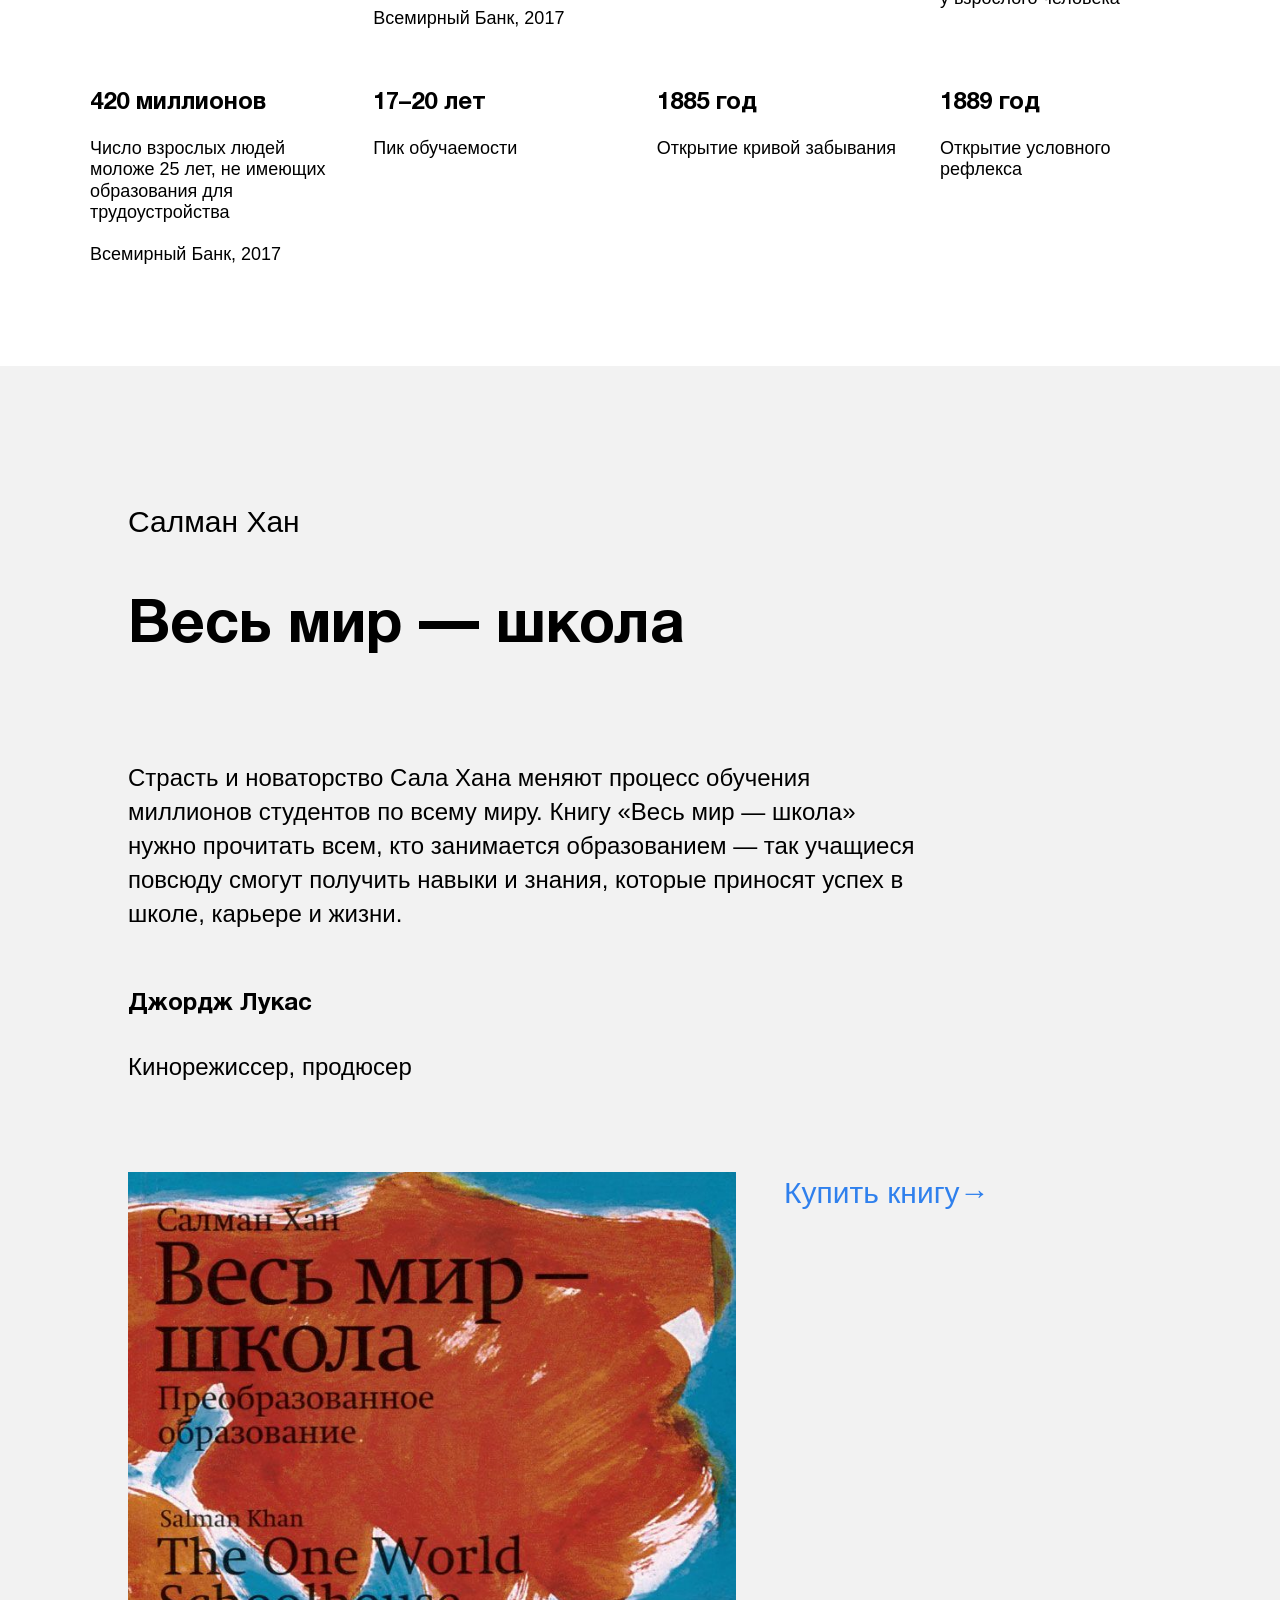
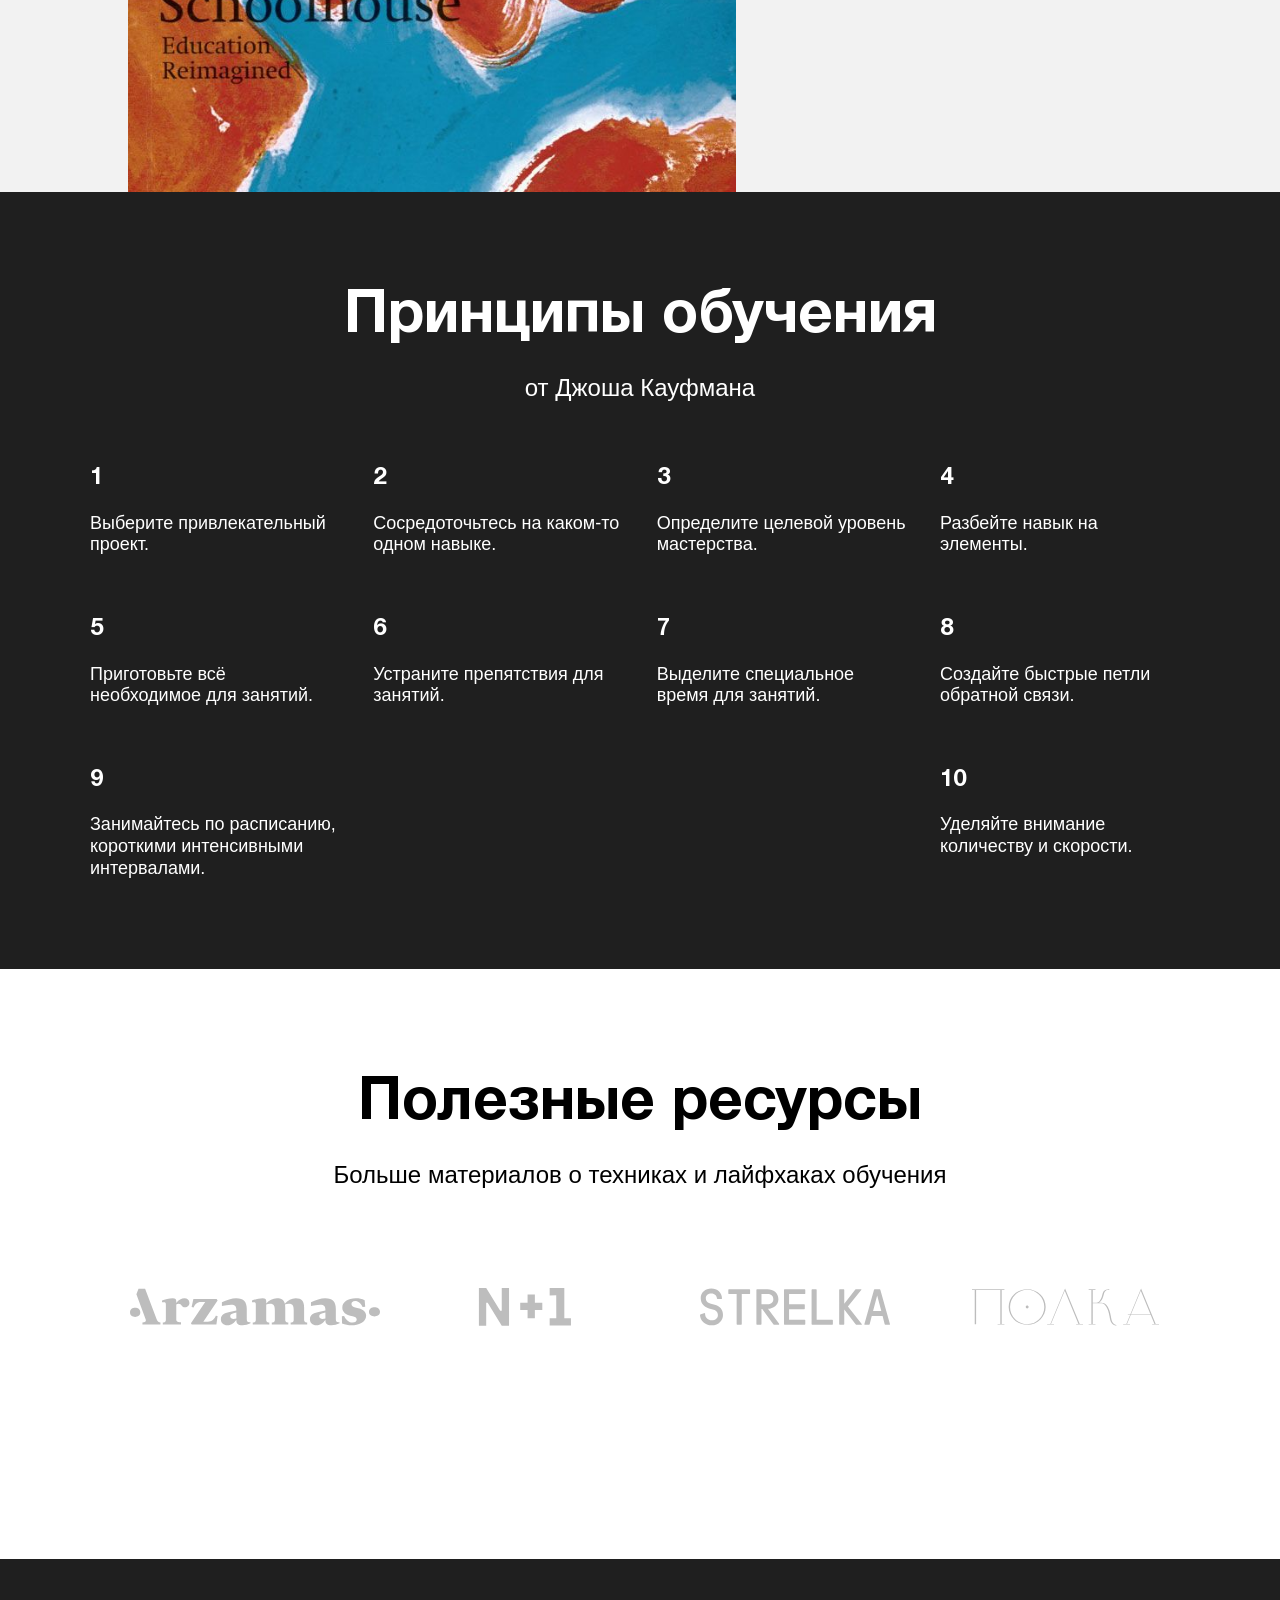
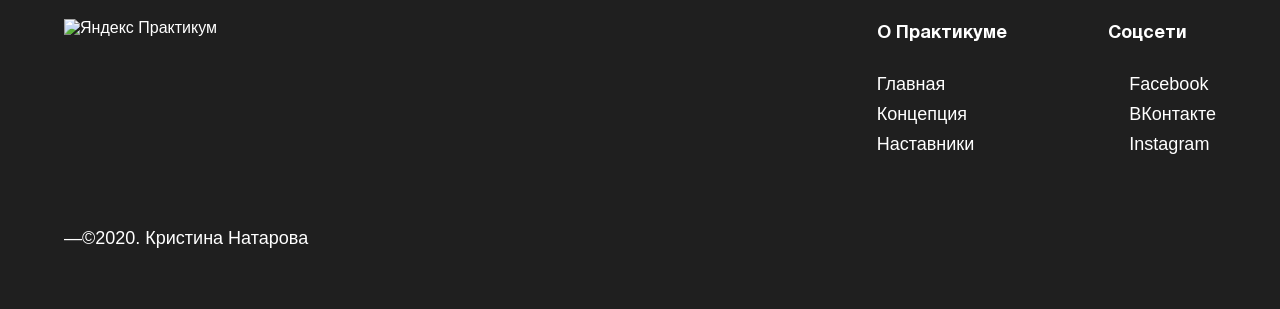
==== commit 84dcc356: "after 1 review 2" ====
--- a/index.html
+++ b/index.html
@@ -9,13 +9,13 @@
 <body>
   <div class="page">
     <header class="header">
-      <img src="images/logo_place_header.svg" alt="Яндекс.Практикум" class="logo logo_place_header"> <!--fix logo class-->
+      <img src="images/logo_place_header.svg" alt="Яндекс.Практикум" class="logo logo_place_header"> 
       <h1 class="header__title">Научиться учиться</h1>
-      <p class="header__subtitle rotation">Какие современные и эффективные подходы к обучению вы можете использовать в своей жизни? 
+      <p class="header__subtitle">Какие современные и эффективные подходы к обучению вы можете использовать в своей жизни? 
         <a href="#" class="header__link">Узнать &#8594;</a>
       </p>
       <img src="images/header-image.png" alt="Картина Ф.Решетникова 'Опять двойка'" class="header__main-illustration">
-      <div class="header__square-pic"></div>
+      <div class="header__square-pic  rotation"></div>
     </header>
     <main class="content">
       <section class="description">
@@ -37,27 +37,27 @@
           <div class="cards__item">
             <img src="images/images_sprint-2/cards-attention.png" class="cards__image">
             <h4 class="cards__title">Два вида внимания</h4>
-            <section class="cards__description">Глубокие знания возникают, если чередовать сфокусированное и рассеянное мышление.</section>
+            <p class="cards__description">Глубокие знания возникают, если чередовать сфокусированное и рассеянное мышление.</p>
           </div>
           <div class="cards__item">
             <img src="images/images_sprint-2/cards-recall.png" class="cards__image">
             <h4 class="cards__title">Recall</h4>
-            <section class="cards__description">Вспоминайте изученное — это позволит соединить разрозненные порции памяти.</section>
+            <p class="cards__description">Вспоминайте изученное — это позволит соединить разрозненные порции памяти.</p>
           </div>
           <div class="cards__item">
             <img src="images/images_sprint-2/cards-interliving.png" class="cards__image">
             <h4 class="cards__title">Интерливинг</h4>
-            <section class="cards__description">Изучайте несколько навыков одновременно, они обогащают друг друга.</section>
+            <p class="cards__description">Изучайте несколько навыков одновременно, они обогащают друг друга.</p>
           </div>
           <div class="cards__item">
             <img src="images/images_sprint-2/cards-question.png" class="cards__image">
             <h4 class="cards__title">Вопросы</h4>
-            <section class="cards__description">Слушая преподавателя, придумывайте хороший вопрос, который вас действительно волнует.</section>
+            <p class="cards__description">Слушая преподавателя, придумывайте хороший вопрос, который вас действительно волнует.</p>
           </div>
           <div class="cards__item">
             <img src="images/images_sprint-2/cards-competence.png" class="cards__image">
             <h4 class="cards__title">Иллюзия компетентности</h4>
-            <section class="cards__description">Повторите про себя, запишите, расскажите другу: вам только кажется, что вы владеете новой темой.</section>
+            <p class="cards__description">Повторите про себя, запишите, расскажите другу: вам только кажется, что вы владеете новой темой.</p>
           </div>
         </div>
 
@@ -65,7 +65,6 @@
       <section class="video">
         <h2 class="section-title">Видео нa TED</h2>
         <p class="section-subtitle">Для тех, кто любит прокрастинировать</p>
-        <!--тут будут два фрема-->
         <div class="video__iframes">
           
           <iframe class="video__iframe" src="https://www.youtube.com/embed/5MgBikgcWnY"  allow="accelerometer; autoplay; encrypted-media; gyroscope; picture-in-picture" allowfullscreen></iframe>
@@ -147,7 +146,7 @@
           <p class="khan__quote-author">Джордж Лукас</p>
           <p class="khan__quote-author-subline">Кинорежиссер, продюсер</p>
           <div class="khan__book-container">
-            <div class="khan__book-pic"></div>
+            <img src="images/images_sprint-2/khan-book.jpg" alt="Обложка книги Салман Хан 'Весь мир - школа'" class="khan__book-pic">
             <a href="#" class="khan__buy-link">Купить книгу&#8594;</a>
           </div>
 
@@ -207,12 +206,12 @@
       <section class="resources">
         <h2 class="section-title">Полезные ресурсы</h2>
         <p class="section-subtitle">Больше материалов о техниках и лайфхаках обучения</p>
-        <div class="resources__logo-zone">
-          <a href="#" class="resources__logo"><img src="images/images_sprint-2/logo/resources-arzamas.svg" alt="Arzamas"></a>
-          <a href="#" class="resources__logo"><img src="images/images_sprint-2/logo/resources-n1.svg" alt="N+1"></a>
-          <a href="#" class="resources__logo"><img src="images/images_sprint-2/logo/resources-strelka.svg" alt="STRELKA"></a>
-          <a href="#" class="resources__logo"><img src="images/images_sprint-2/logo/resources-polka.svg" alt="ПОЛКА"></a>
-        </div>
+        <ul class="resources__logo-zone">
+          <li href="#" class="resources__logo"><img src="images/images_sprint-2/logo/resources-arzamas.svg" alt="Арзамас"></li>
+          <li href="#" class="resources__logo"><img src="images/images_sprint-2/logo/resources-n1.svg" alt="Н+1"></li>
+          <li href="#" class="resources__logo"><img src="images/images_sprint-2/logo/resources-strelka.svg" alt="СТРЕЛКА"></li>
+          <li href="#" class="resources__logo"><img src="images/images_sprint-2/logo/resources-polka.svg" alt="ПОЛКА"></li>
+        </ul>
       </section>
 
 
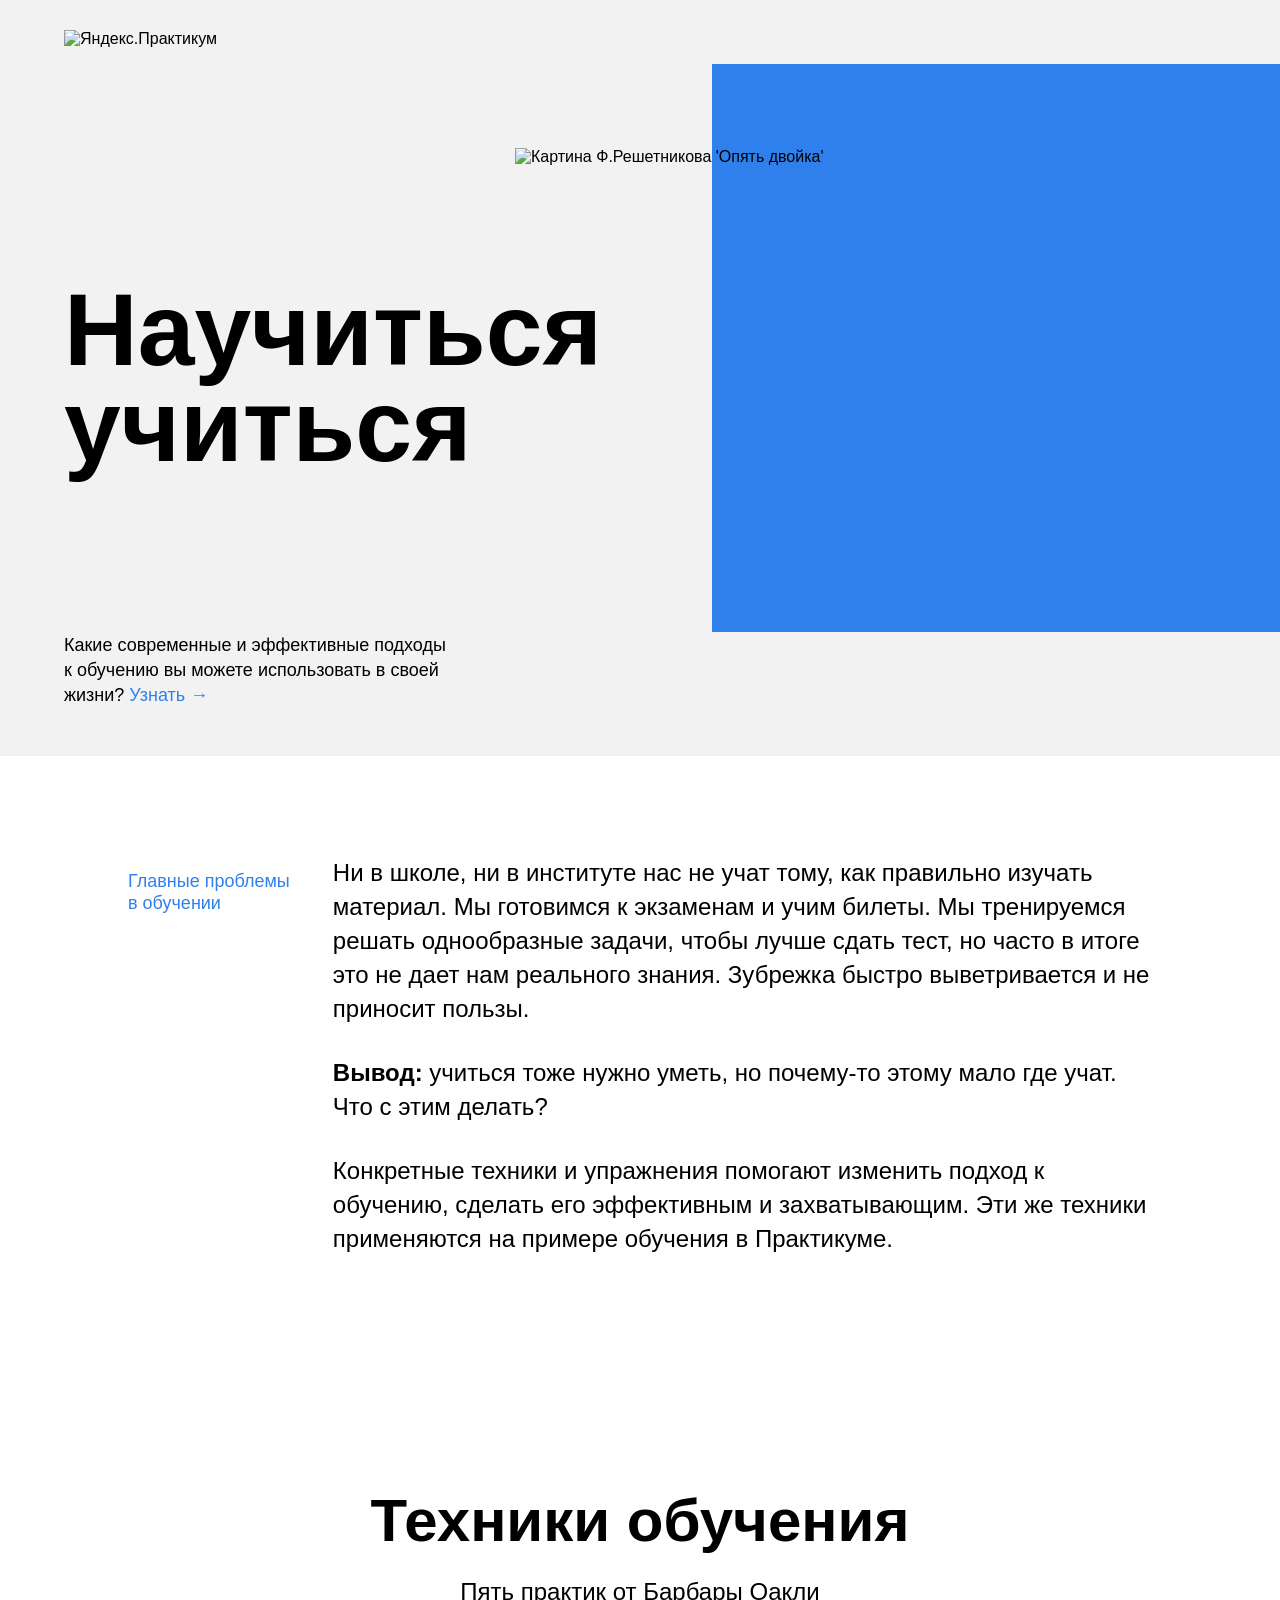
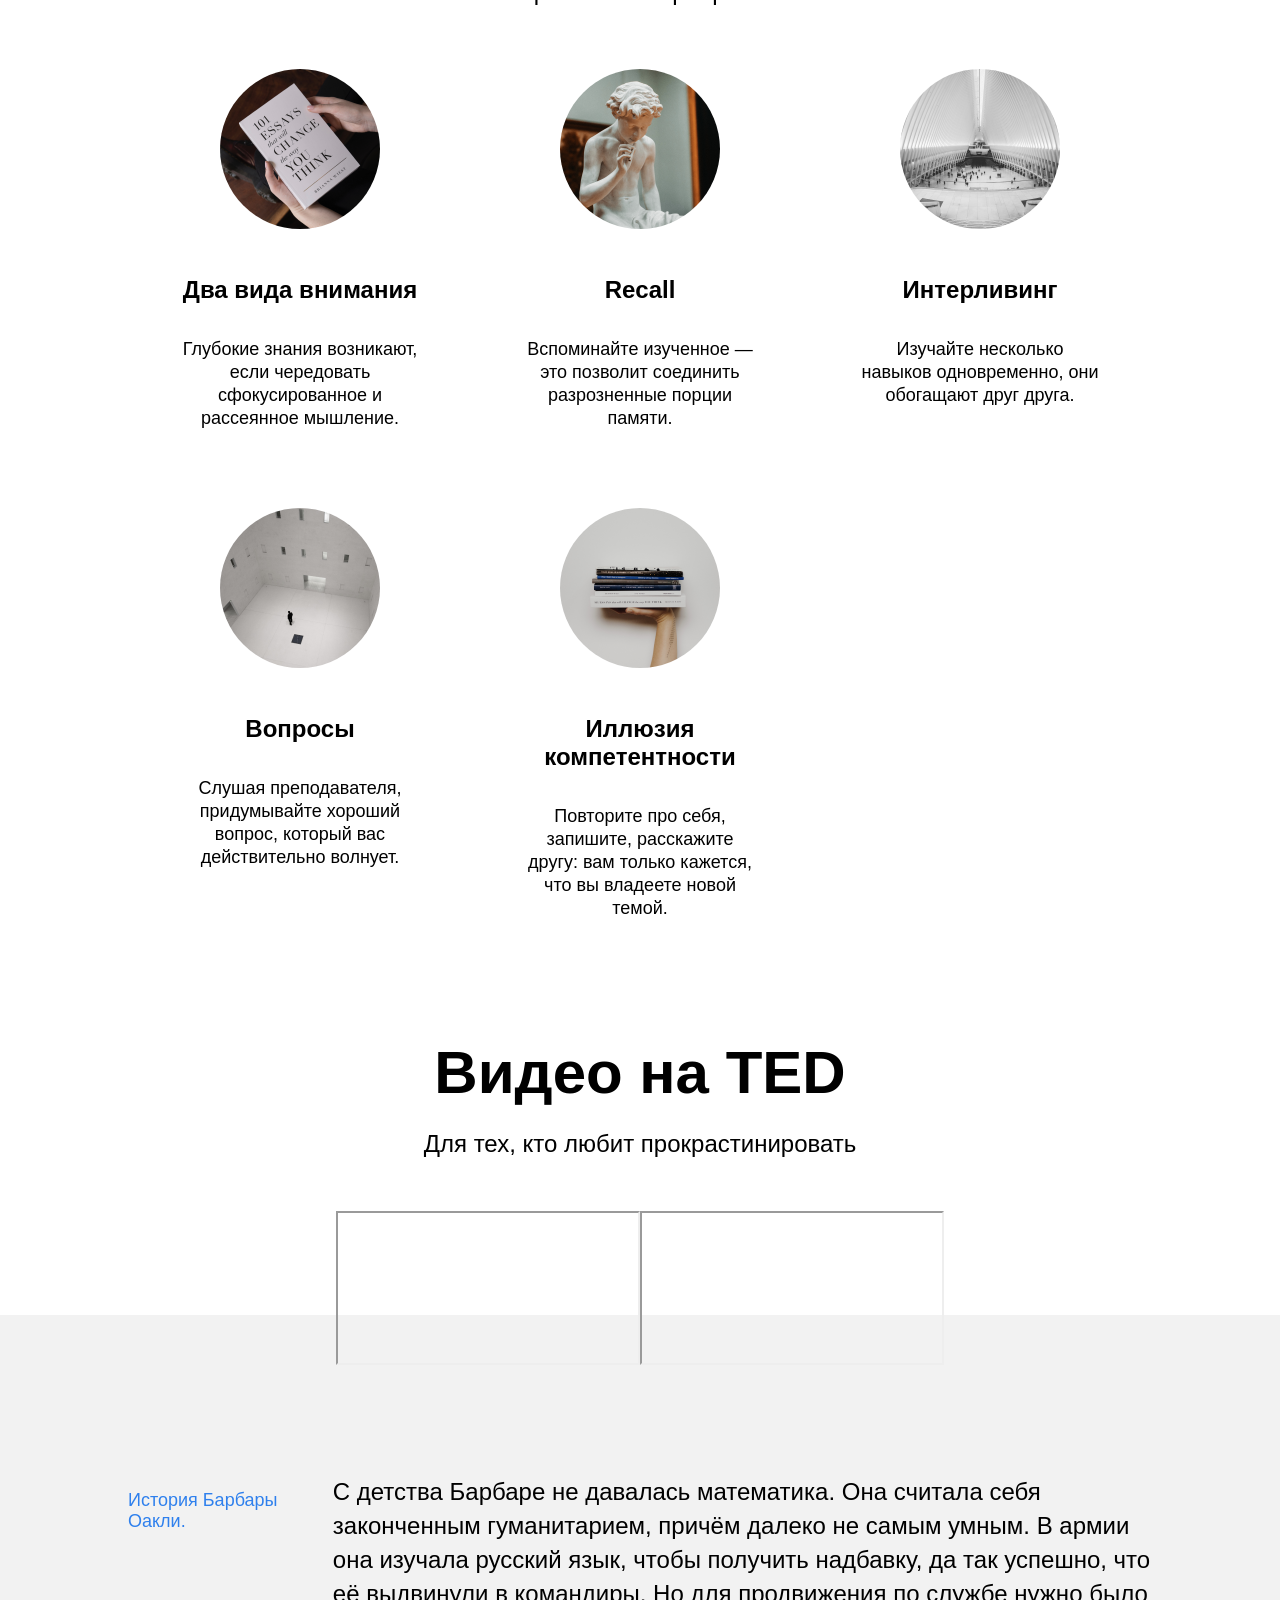
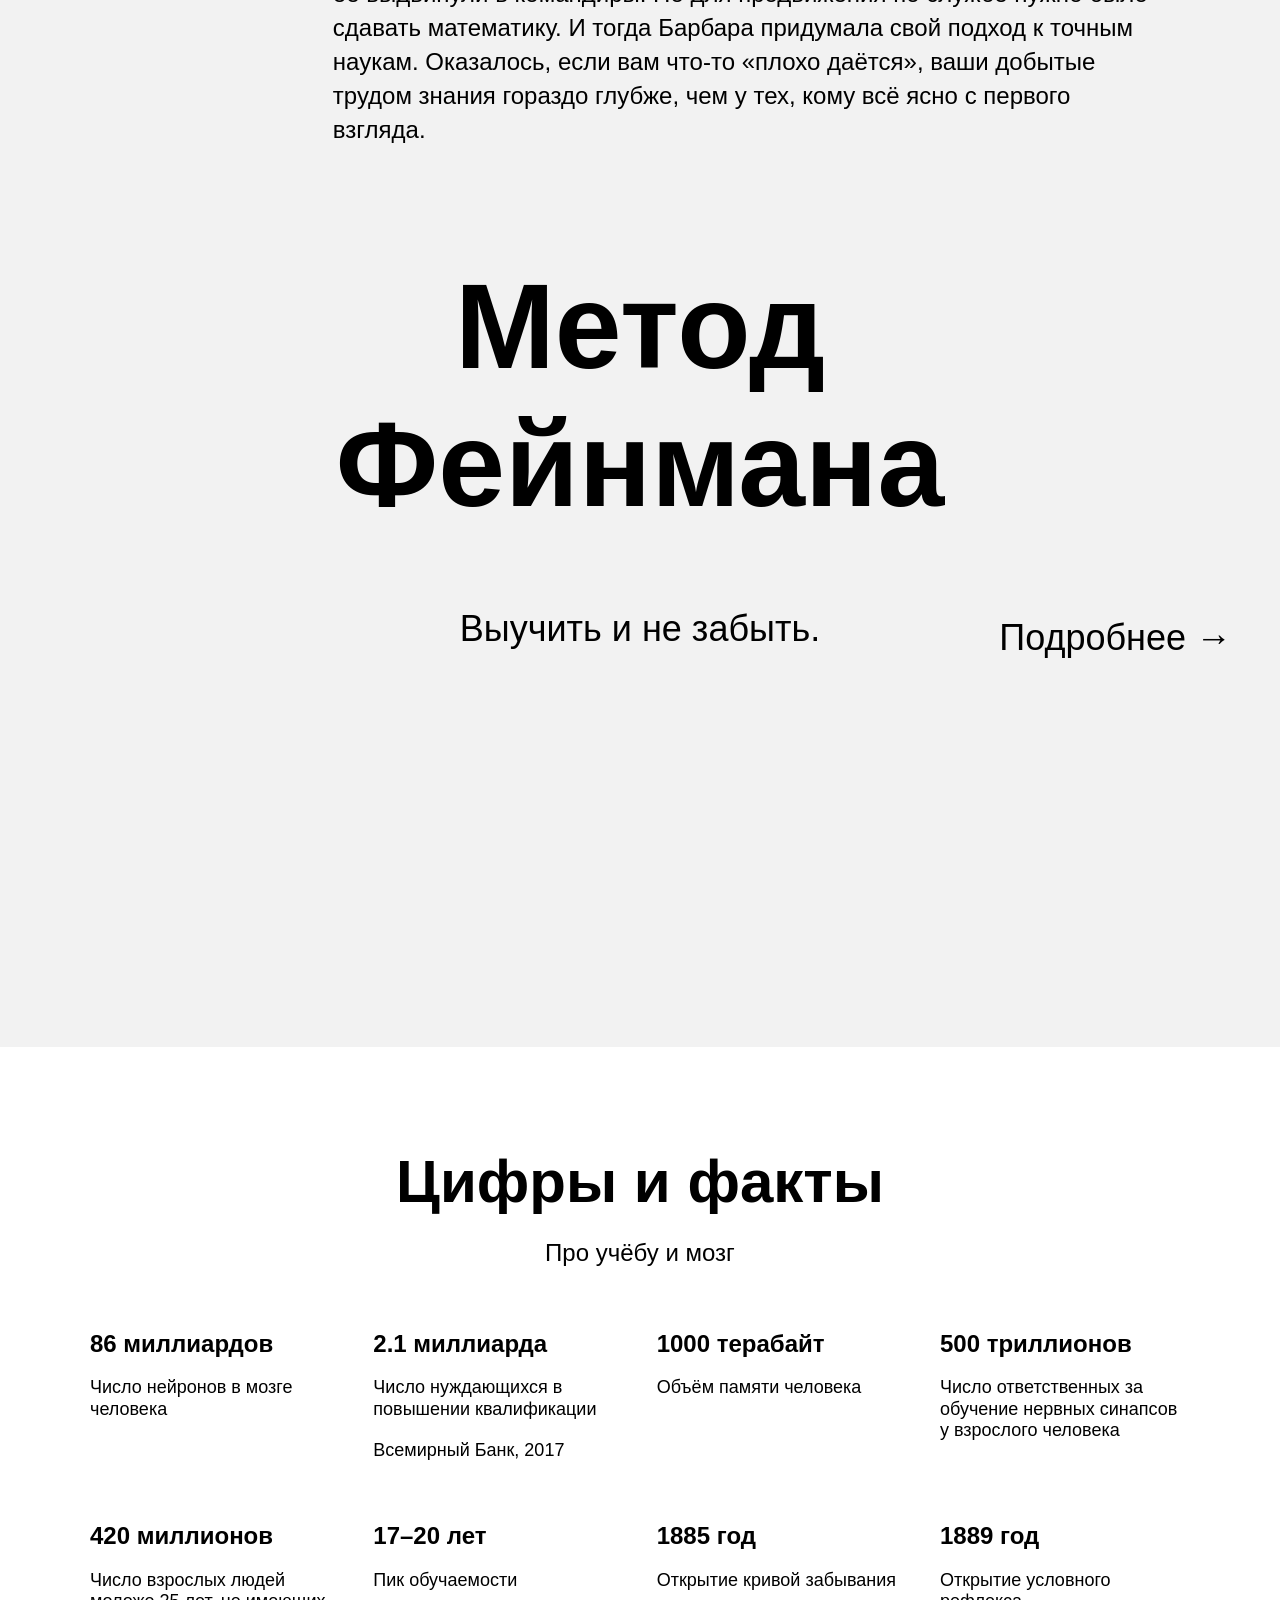
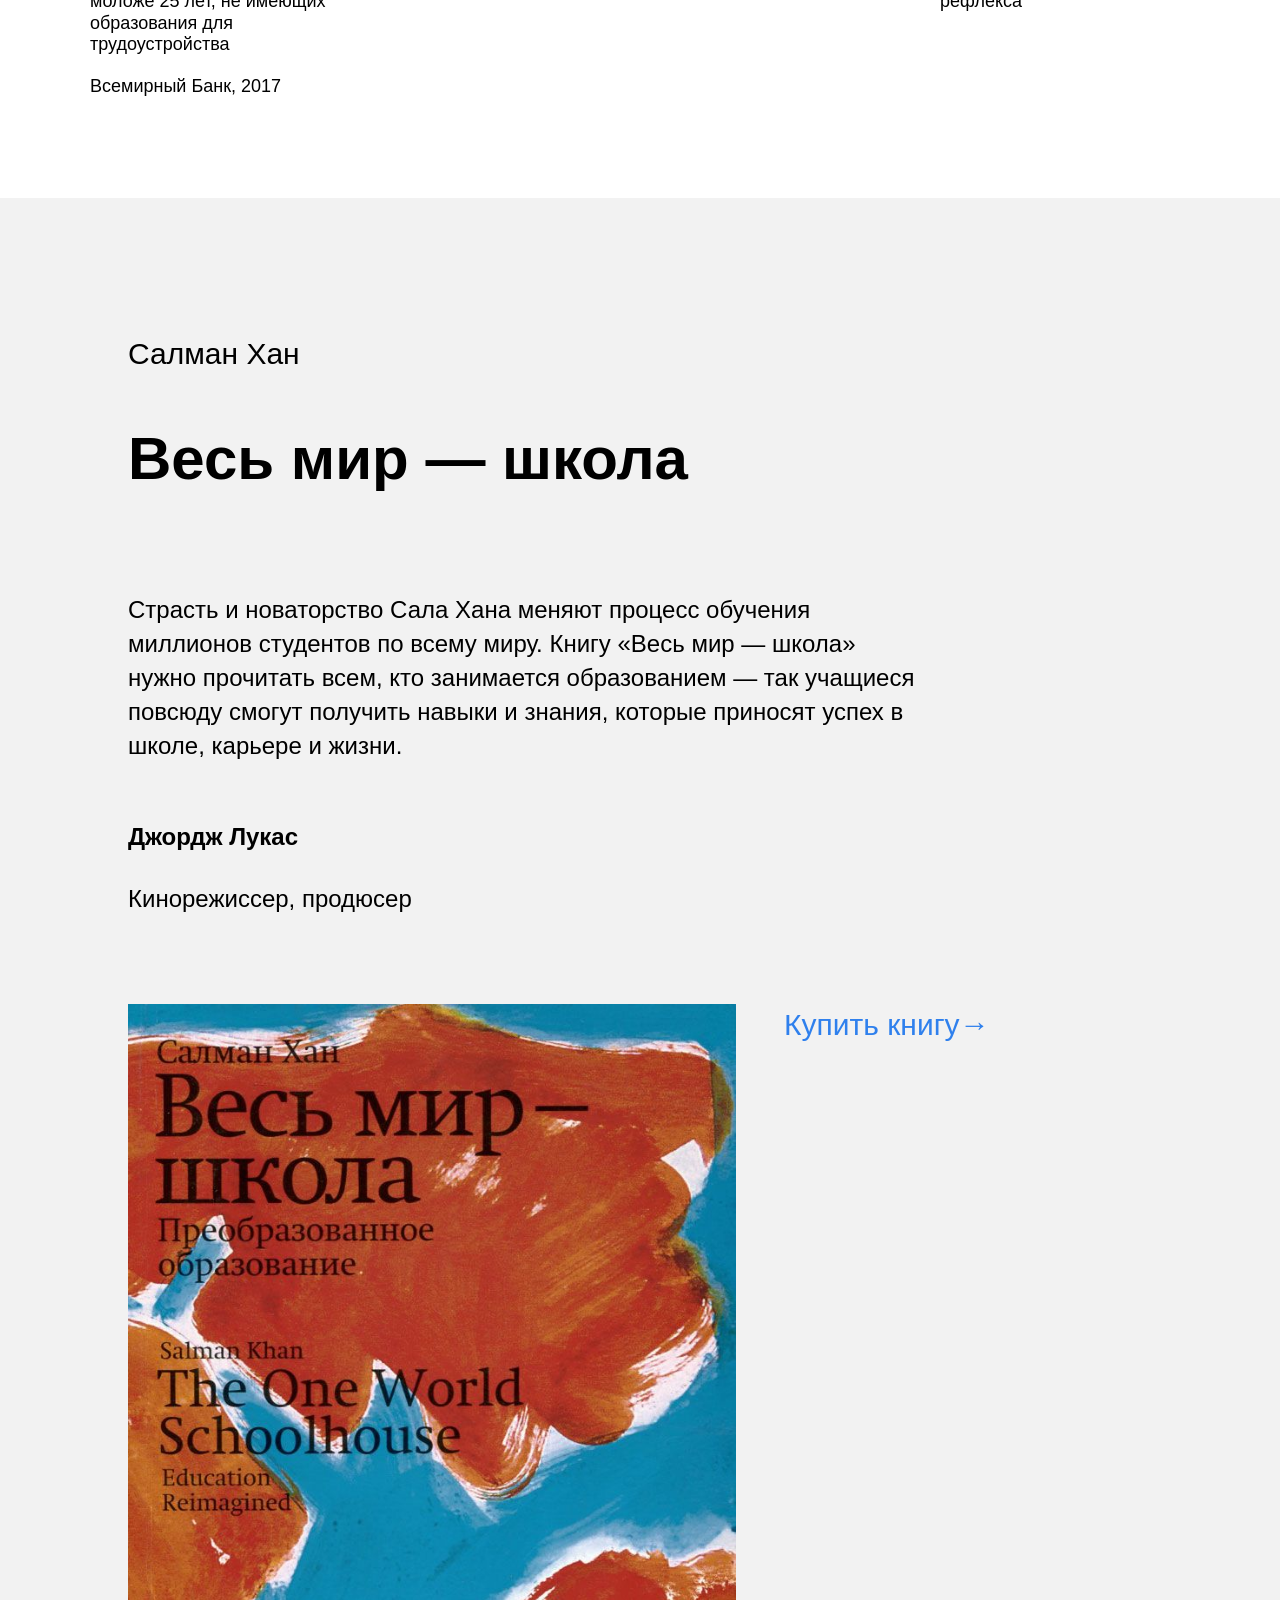
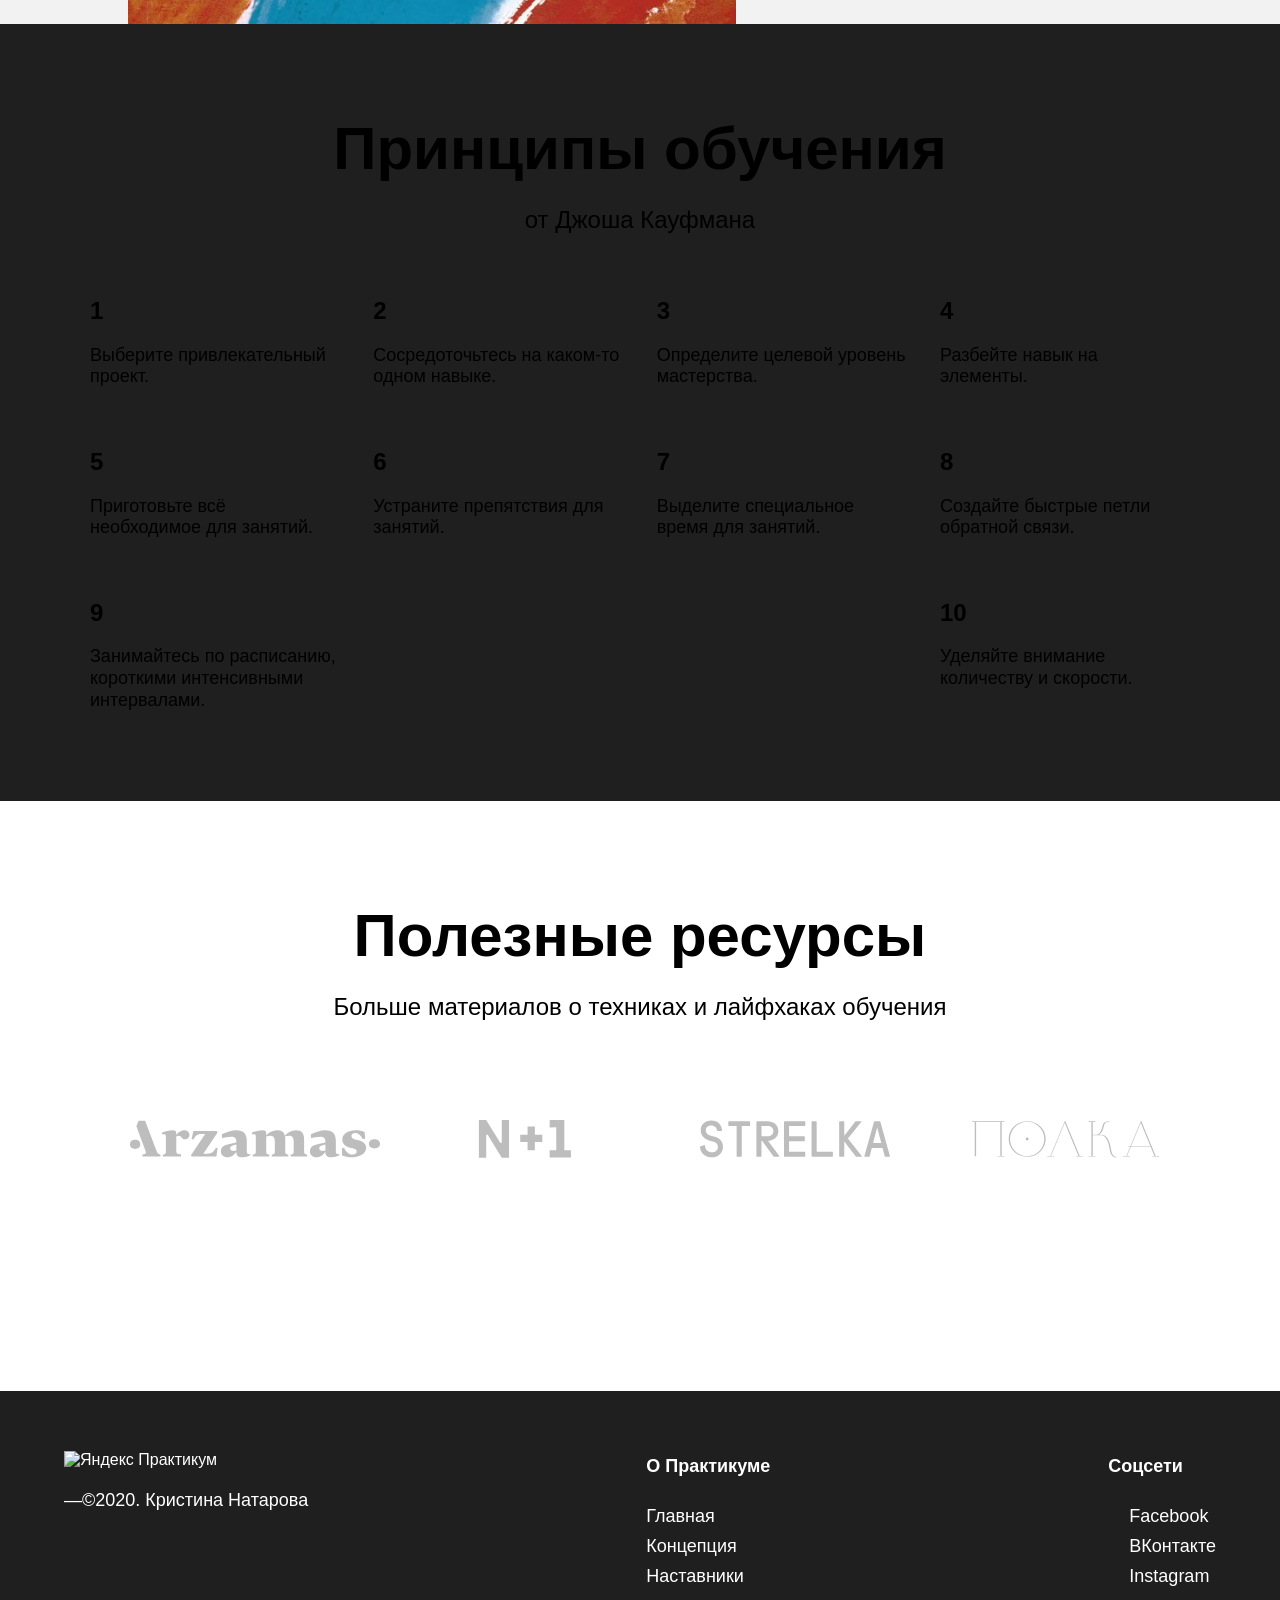
==== commit be02160e: "sprint 2 final" ====
--- a/index.html
+++ b/index.html
@@ -35,27 +35,27 @@
         <p class="section-subtitle">Пять практик от Барбары Оакли</p>
         <div class="cards">
           <div class="cards__item">
-            <img src="images/images_sprint-2/cards-attention.png" class="cards__image">
+            <img src="images/images_sprint-2/cards-attention.png" alt="Книга" class="cards__image">
             <h4 class="cards__title">Два вида внимания</h4>
             <p class="cards__description">Глубокие знания возникают, если чередовать сфокусированное и рассеянное мышление.</p>
           </div>
           <div class="cards__item">
-            <img src="images/images_sprint-2/cards-recall.png" class="cards__image">
+            <img src="images/images_sprint-2/cards-recall.png" alt="Статуя" class="cards__image">
             <h4 class="cards__title">Recall</h4>
             <p class="cards__description">Вспоминайте изученное — это позволит соединить разрозненные порции памяти.</p>
           </div>
           <div class="cards__item">
-            <img src="images/images_sprint-2/cards-interliving.png" class="cards__image">
+            <img src="images/images_sprint-2/cards-interliving.png" alt="Картинка" class="cards__image">
             <h4 class="cards__title">Интерливинг</h4>
             <p class="cards__description">Изучайте несколько навыков одновременно, они обогащают друг друга.</p>
           </div>
           <div class="cards__item">
-            <img src="images/images_sprint-2/cards-question.png" class="cards__image">
+            <img src="images/images_sprint-2/cards-question.png" alt="Картинка" class="cards__image">
             <h4 class="cards__title">Вопросы</h4>
             <p class="cards__description">Слушая преподавателя, придумывайте хороший вопрос, который вас действительно волнует.</p>
           </div>
           <div class="cards__item">
-            <img src="images/images_sprint-2/cards-competence.png" class="cards__image">
+            <img src="images/images_sprint-2/cards-competence.png" alt="Книги" class="cards__image">
             <h4 class="cards__title">Иллюзия компетентности</h4>
             <p class="cards__description">Повторите про себя, запишите, расскажите другу: вам только кажется, что вы владеете новой темой.</p>
           </div>
@@ -207,10 +207,10 @@
         <h2 class="section-title">Полезные ресурсы</h2>
         <p class="section-subtitle">Больше материалов о техниках и лайфхаках обучения</p>
         <ul class="resources__logo-zone">
-          <li href="#" class="resources__logo"><img src="images/images_sprint-2/logo/resources-arzamas.svg" alt="Арзамас"></li>
-          <li href="#" class="resources__logo"><img src="images/images_sprint-2/logo/resources-n1.svg" alt="Н+1"></li>
-          <li href="#" class="resources__logo"><img src="images/images_sprint-2/logo/resources-strelka.svg" alt="СТРЕЛКА"></li>
-          <li href="#" class="resources__logo"><img src="images/images_sprint-2/logo/resources-polka.svg" alt="ПОЛКА"></li>
+          <li><a href="#" class="resources__logo"><img src="images/images_sprint-2/logo/resources-arzamas.svg" alt="Арзамас"></a></li>
+          <li><a href="#" class="resources__logo"><img src="images/images_sprint-2/logo/resources-n1.svg" alt="Н+1"></a></li>
+          <li><a href="#" class="resources__logo"><img src="images/images_sprint-2/logo/resources-strelka.svg" alt="СТРЕЛКА"></a></li>
+          <li><a href="#" class="resources__logo"><img src="images/images_sprint-2/logo/resources-polka.svg" alt="ПОЛКА"></a></li>
         </ul>
       </section>
 
--- a/pages/index.css
+++ b/pages/index.css
@@ -17,6 +17,6 @@
 @import url(../blocks/two-columns/two-columns.css);
 @import url(../blocks/table/table.css);
 @import url(../blocks/cards/cards.css);
-@import url(../blocks/logo/_place/_footer/logo_place_footer.css);
-@import url(../blocks/logo/_place/_header/logo_place_header.css);
+@import url(../blocks/logo/_place/logo_place_footer.css);
+@import url(../blocks/logo/_place/logo_place_header.css);
 
